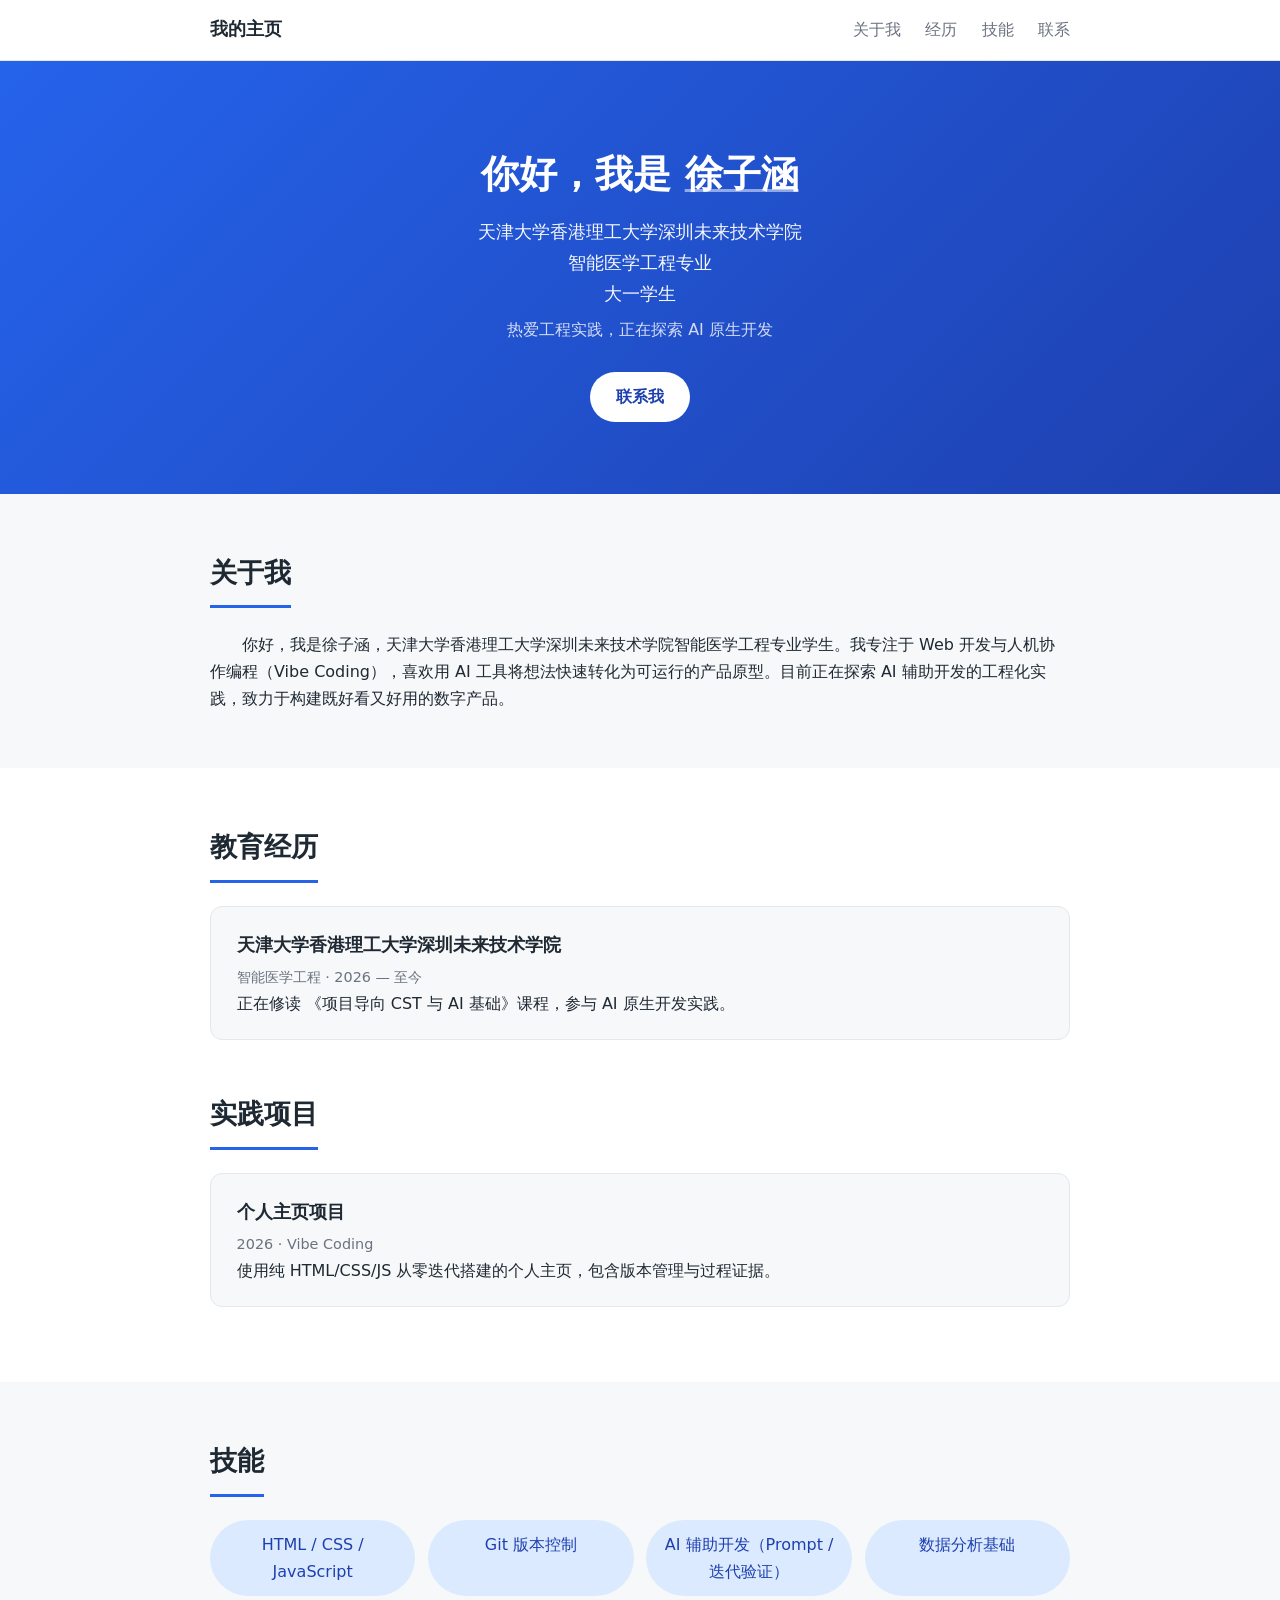
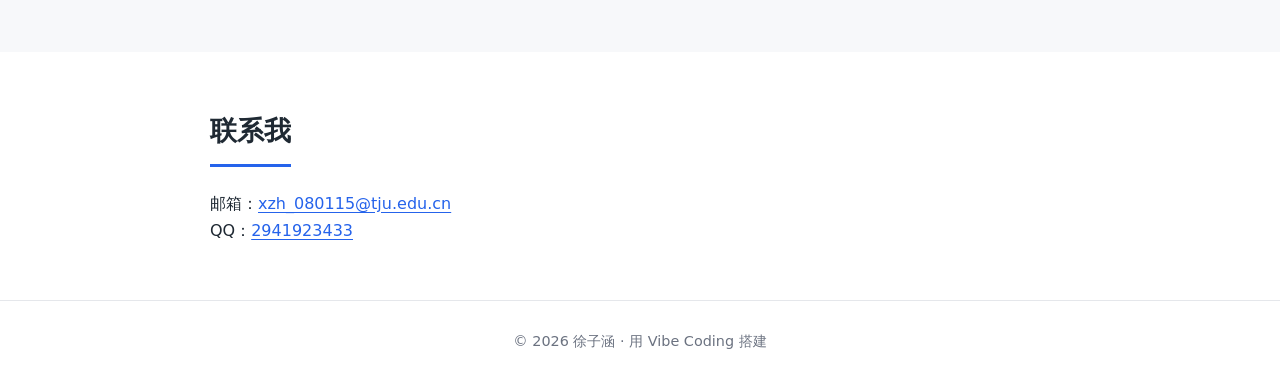
==== index.html @ 61ce8f2b "feat: 完成个人主页初版及排版调整" ====
<!doctype html>
<html lang="zh-CN">
  <head>
    <meta charset="UTF-8" />
    <meta name="viewport" content="width=device-width, initial-scale=1.0" />
    <meta name="description" content="我的个人主页 —— 个人介绍与简历" />
    <title>个人主页 · 徐子涵</title>
    <link rel="stylesheet" href="style.css" />
  </head>
  <body>
    <!-- 顶部导航 -->
    <header class="navbar">
      <div class="container nav-inner">
        <a href="#top" class="brand">我的主页</a>
        <nav class="nav-links">
          <a href="#about">关于我</a>
          <a href="#experience">经历</a>
          <a href="#skills">技能</a>
          <a href="#contact">联系</a>
        </nav>
      </div>
    </header>

    <!-- hero 首屏 -->
    <section id="top" class="hero">
      <div class="container">
        <h1>你好，我是 <span class="highlight">徐子涵</span></h1>
        <p class="tagline">天津大学香港理工大学深圳未来技术学院<br>智能医学工程专业<br>大一学生</p>
        <p class="tagline-sub">热爱工程实践，正在探索 AI 原生开发</p>
        <a class="btn" href="#contact">联系我</a>
      </div>
    </section>

    <!-- 关于我 -->
    <section id="about" class="section">
      <div class="container">
        <h2>关于我</h2>
        <p>
        <p style="text-indent: 2em;">你好，我是徐子涵，天津大学香港理工大学深圳未来技术学院智能医学工程专业学生。我专注于 Web 开发与人机协作编程（Vibe Coding），喜欢用 AI 工具将想法快速转化为可运行的产品原型。目前正在探索 AI 辅助开发的工程化实践，致力于构建既好看又好用的数字产品。
        </p>
      </div>
    </section>

    <!-- 经历 -->
    <section id="experience" class="section alt">
      <div class="container">
        <h2>教育经历</h2>
        <div class="card">
          <h3>天津大学香港理工大学深圳未来技术学院</h3>
          <p class="muted">智能医学工程 · 2026 — 至今</p>
          <p>正在修读 《项目导向 CST 与 AI 基础》课程，参与 AI 原生开发实践。</p>
        </div>
        <h2 style="margin-top:2rem">实践项目</h2>
        <div class="card">
          <h3>个人主页项目</h3>
          <p class="muted">2026 · Vibe Coding</p>
          <p>使用纯 HTML/CSS/JS 从零迭代搭建的个人主页，包含版本管理与过程证据。</p>
        </div>
      </div>
    </section>

    <!-- 技能 -->
    <section id="skills" class="section">
      <div class="container">
        <h2>技能</h2>
        <ul class="skill-list">
          <li>HTML / CSS / JavaScript</li>
          <li>Git 版本控制</li>
          <li>AI 辅助开发（Prompt / 迭代验证）</li>
          <li>数据分析基础</li>
        </ul>
      </div>
    </section>

    <!-- 联系 -->
    <section id="contact" class="section alt">
      <div class="container">
        <h2>联系我</h2>
        <p>邮箱：<a href="mailto:xzh_080115@tju.edu.cn">xzh_080115@tju.edu.cn</a></p>
        <p>QQ：<a href="https://qq.com/xuzihan" target="_blank" rel="noopener">2941923433</a></p>
      </div>
    </section>

    <footer class="footer">
      <div class="container">
        <p>© <span id="year"></span> 徐子涵 · 用 Vibe Coding 搭建</p>
      </div>
    </footer>

    <script src="script.js"></script>
  </body>
</html>
---- style.css ----
/* ===== 基础重置与变量 ===== */
:root {
  --bg: #f7f8fa;
  --surface: #ffffff;
  --text: #1f2933;
  --muted: #6b7280;
  --brand: #2563eb;
  --brand-soft: #dbeafe;
  --border: #e5e7eb;
  --radius: 12px;
  --container: 900px;
}

* {
  margin: 0;
  padding: 0;
  box-sizing: border-box;
}

html {
  scroll-behavior: smooth;
}

body {
  font-family: "Segoe UI", "Microsoft YaHei", system-ui, -apple-system, sans-serif;
  background: var(--bg);
  color: var(--text);
  line-height: 1.7;
}

.container {
  max-width: var(--container);
  margin: 0 auto;
  padding: 0 20px;
}

.highlight {
  color: var(--brand);
}

.muted {
  color: var(--muted);
}

/* ===== 导航栏 ===== */
.navbar {
  position: sticky;
  top: 0;
  z-index: 10;
  background: rgba(255, 255, 255, 0.9);
  backdrop-filter: blur(8px);
  border-bottom: 1px solid var(--border);
}

.nav-inner {
  display: flex;
  align-items: center;
  justify-content: space-between;
  height: 60px;
}

.brand {
  font-weight: 700;
  font-size: 1.1rem;
  color: var(--text);
  text-decoration: none;
}

.nav-links a {
  color: var(--muted);
  text-decoration: none;
  margin-left: 1.2rem;
  transition: color 0.2s;
}

.nav-links a:hover {
  color: var(--brand);
}

/* ===== Hero 首屏 ===== */
.hero {
  background: linear-gradient(135deg, #2563eb 0%, #1e40af 100%);
  color: #fff;
  text-align: center;
  padding: 80px 0 72px;
}

.hero h1 {
  font-size: 2.4rem;
  margin-bottom: 0.6rem;
}

.hero .highlight {
  color: #fff;
  text-decoration: underline;
  text-decoration-color: rgba(255, 255, 255, 0.5);
}

.tagline {
  font-size: 1.15rem;
  opacity: 0.95;
}

.tagline-sub {
  margin-top: 0.4rem;
  opacity: 0.8;
}

.btn {
  display: inline-block;
  margin-top: 1.8rem;
  background: #fff;
  color: #1e40af;
  padding: 0.7rem 1.6rem;
  border-radius: 999px;
  font-weight: 600;
  text-decoration: none;
  transition: transform 0.15s, box-shadow 0.15s;
}

.btn:hover {
  transform: translateY(-2px);
  box-shadow: 0 8px 20px rgba(0, 0, 0, 0.18);
}

/* ===== 通用 section ===== */
.section {
  padding: 56px 0;
}

.section.alt {
  background: var(--surface);
}

.section h2 {
  font-size: 1.7rem;
  margin-bottom: 1.4rem;
  padding-bottom: 0.6rem;
  border-bottom: 3px solid var(--brand);
  display: inline-block;
}

/* ===== 卡片 ===== */
.card {
  background: var(--surface);
  border: 1px solid var(--border);
  border-radius: var(--radius);
  padding: 1.4rem 1.6rem;
  margin-bottom: 1.2rem;
  transition: box-shadow 0.2s, transform 0.2s;
}

.section.alt .card {
  background: var(--bg);
}

.card:hover {
  box-shadow: 0 6px 18px rgba(0, 0, 0, 0.08);
  transform: translateY(-2px);
}

.card h3 {
  font-size: 1.15rem;
  margin-bottom: 0.3rem;
}

.card .muted {
  font-size: 0.9rem;
}

/* ===== 技能列表 ===== */
.skill-list {
  list-style: none;
  display: grid;
  grid-template-columns: repeat(auto-fit, minmax(200px, 1fr));
  gap: 0.8rem;
}

.skill-list li {
  background: var(--brand-soft);
  color: #1e40af;
  padding: 0.7rem 1rem;
  border-radius: 999px;
  text-align: center;
  font-weight: 500;
}

/* ===== 联系 ===== */
#contact a {
  color: var(--brand);
  text-decoration: underline;
  text-underline-offset: 3px;
}

/* ===== 页脚 ===== */
.footer {
  padding: 28px 0;
  text-align: center;
  color: var(--muted);
  border-top: 1px solid var(--border);
  background: var(--surface);
  font-size: 0.9rem;
}

/* ===== 响应式 ===== */
@media (max-width: 560px) {
  .hero h1 {
    font-size: 1.9rem;
  }
  .nav-links {
    display: none;
  }
}
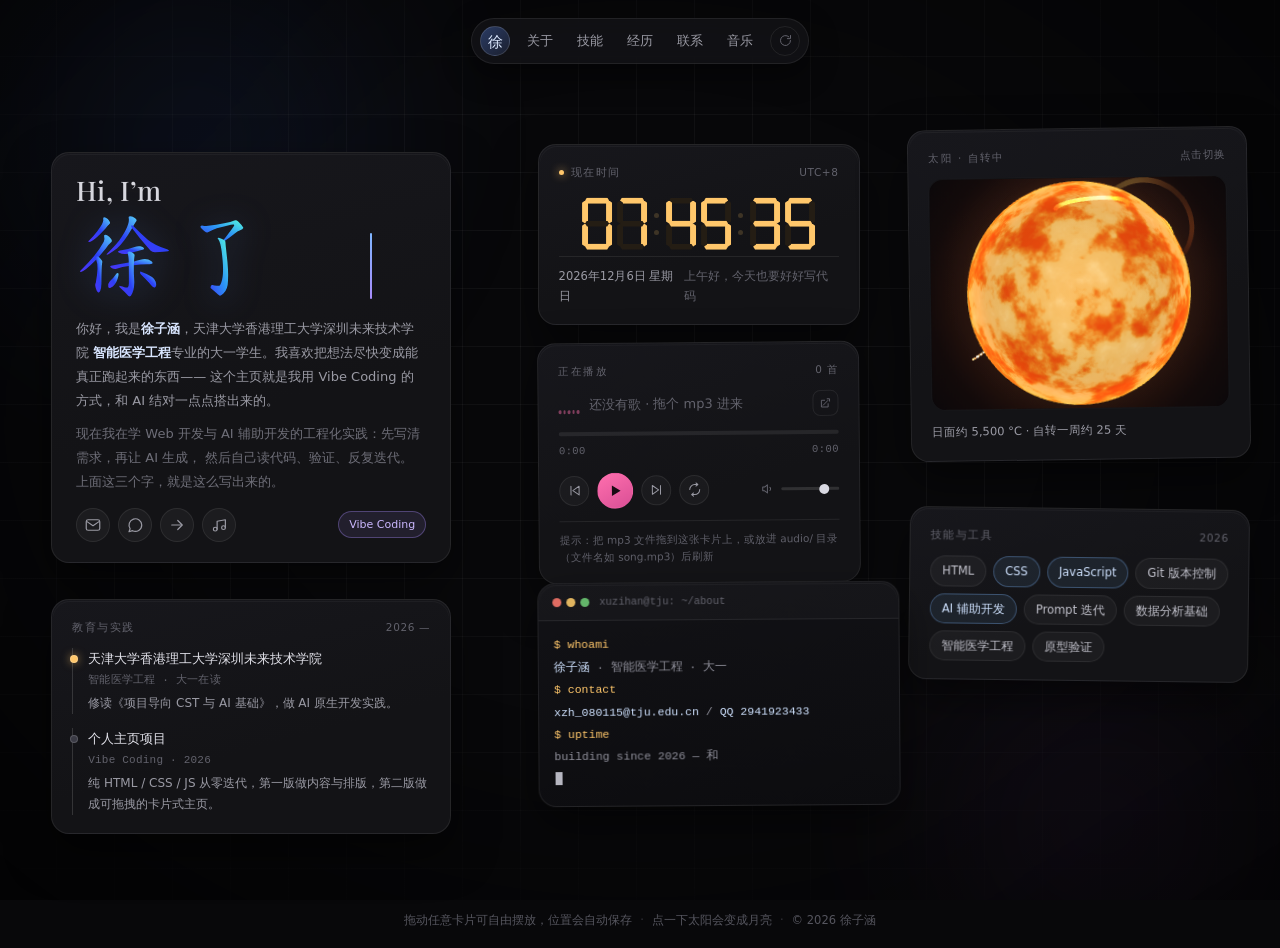
==== commit edfcf169: "feat: 个人主页第二版——可拖拽卡片式主页与四个交互模块 在第一版（61ce8f2）基础上重做页面：内容拆成 7 张可在舞台上自由拖拽的卡片， 位置存 localStorage，导航药丸可一键把卡" ====
--- a/index.html
+++ b/index.html
@@ -3,90 +3,205 @@
   <head>
     <meta charset="UTF-8" />
     <meta name="viewport" content="width=device-width, initial-scale=1.0" />
-    <meta name="description" content="我的个人主页 —— 个人介绍与简历" />
-    <title>个人主页 · 徐子涵</title>
+    <meta name="description" content="徐子涵的个人主页 —— 可拖拽模块 · 汉字笔顺 · 太阳与月亮" />
+    <title>徐子涵 · 个人主页</title>
     <link rel="stylesheet" href="style.css" />
   </head>
   <body>
-    <!-- 顶部导航 -->
-    <header class="navbar">
-      <div class="container nav-inner">
-        <a href="#top" class="brand">我的主页</a>
-        <nav class="nav-links">
-          <a href="#about">关于我</a>
-          <a href="#experience">经历</a>
-          <a href="#skills">技能</a>
-          <a href="#contact">联系</a>
+    <!-- ===== 背景：淡网格 + 光晕 ===== -->
+    <div class="backdrop" aria-hidden="true">
+      <div class="grid"></div>
+      <div class="glow glow-a"></div>
+      <div class="glow glow-b"></div>
+      <div class="vignette"></div>
+    </div>
+
+    <!-- ===== 顶部导航药丸 ===== -->
+    <header class="topbar">
+      <div class="nav-pill">
+        <a class="nav-logo" href="#intro" data-focus="intro" aria-label="回到自我介绍">徐</a>
+        <nav class="nav-links" aria-label="卡片快捷导航">
+          <a href="#intro" data-focus="intro">关于</a>
+          <a href="#skills" data-focus="skills">技能</a>
+          <a href="#experience" data-focus="experience">经历</a>
+          <a href="#contact" data-focus="contact">联系</a>
+          <a href="#music" data-focus="music">音乐</a>
         </nav>
+        <button class="nav-reset" id="resetLayout" type="button" title="重置卡片位置" aria-label="重置卡片位置">
+          <svg viewBox="0 0 24 24" aria-hidden="true"><path d="M20 12a8 8 0 1 1-2.6-5.9" /><path d="M20 4v5h-5" /></svg>
+        </button>
       </div>
     </header>
 
-    <!-- hero 首屏 -->
-    <section id="top" class="hero">
-      <div class="container">
-        <h1>你好，我是 <span class="highlight">徐子涵</span></h1>
-        <p class="tagline">天津大学香港理工大学深圳未来技术学院<br>智能医学工程专业<br>大一学生</p>
-        <p class="tagline-sub">热爱工程实践，正在探索 AI 原生开发</p>
-        <a class="btn" href="#contact">联系我</a>
-      </div>
-    </section>
-
-    <!-- 关于我 -->
-    <section id="about" class="section">
-      <div class="container">
-        <h2>关于我</h2>
-        <p>
-        <p style="text-indent: 2em;">你好，我是徐子涵，天津大学香港理工大学深圳未来技术学院智能医学工程专业学生。我专注于 Web 开发与人机协作编程（Vibe Coding），喜欢用 AI 工具将想法快速转化为可运行的产品原型。目前正在探索 AI 辅助开发的工程化实践，致力于构建既好看又好用的数字产品。
+    <!-- ===== 舞台：卡片可自由拖动 ===== -->
+    <main class="stage" id="stage">
+      <!-- ① 自我介绍（模块一：名字按笔顺书写，写完清空重写，颜色渐变） -->
+      <section class="card card-intro module" id="intro" data-card="intro" data-nav="intro">
+        <p class="hello">Hi, I&rsquo;m</p>
+        <div class="name-row" id="nameRow" aria-label="徐子涵">
+          <span class="name-fallback">徐子涵</span>
+          <span class="caret" aria-hidden="true"></span>
+        </div>
+        <p class="intro-text">
+          你好，我是<strong>徐子涵</strong>，天津大学香港理工大学深圳未来技术学院
+          <strong>智能医学工程</strong>专业的大一学生。我喜欢把想法尽快变成能真正跑起来的东西——
+          这个主页就是我用 Vibe Coding 的方式，和 AI 结对一点点搭出来的。
         </p>
-      </div>
-    </section>
-
-    <!-- 经历 -->
-    <section id="experience" class="section alt">
-      <div class="container">
-        <h2>教育经历</h2>
-        <div class="card">
-          <h3>天津大学香港理工大学深圳未来技术学院</h3>
-          <p class="muted">智能医学工程 · 2026 — 至今</p>
-          <p>正在修读 《项目导向 CST 与 AI 基础》课程，参与 AI 原生开发实践。</p>
-        </div>
-        <h2 style="margin-top:2rem">实践项目</h2>
-        <div class="card">
-          <h3>个人主页项目</h3>
-          <p class="muted">2026 · Vibe Coding</p>
-          <p>使用纯 HTML/CSS/JS 从零迭代搭建的个人主页，包含版本管理与过程证据。</p>
-        </div>
-      </div>
-    </section>
-
-    <!-- 技能 -->
-    <section id="skills" class="section">
-      <div class="container">
-        <h2>技能</h2>
-        <ul class="skill-list">
-          <li>HTML / CSS / JavaScript</li>
-          <li>Git 版本控制</li>
-          <li>AI 辅助开发（Prompt / 迭代验证）</li>
-          <li>数据分析基础</li>
+        <p class="intro-text dim">
+          现在我在学 Web 开发与 AI 辅助开发的工程化实践：先写清需求，再让 AI 生成，
+          然后自己读代码、验证、反复迭代。上面这三个字，就是这么写出来的。
+        </p>
+        <div class="icon-row">
+          <a class="icon-btn" href="mailto:xzh_080115@tju.edu.cn" title="邮箱：xzh_080115@tju.edu.cn" aria-label="发送邮件">
+            <svg viewBox="0 0 24 24" aria-hidden="true"><rect x="3" y="5" width="18" height="14" rx="2.5" /><path d="M4 7.5l8 5.5 8-5.5" /></svg>
+          </a>
+          <a class="icon-btn" href="https://wpa.qq.com/msgrd?v=3&amp;uin=2941923433&amp;site=qq&amp;menu=yes" target="_blank" rel="noopener" title="QQ：2941923433" aria-label="QQ 联系">
+            <svg viewBox="0 0 24 24" aria-hidden="true"><path d="M21 12a8.5 8.5 0 0 1-12.3 7.6L4 21l1.5-4A8.5 8.5 0 1 1 21 12z" /></svg>
+          </a>
+          <button class="icon-btn" type="button" data-focus="experience" title="看我的经历" aria-label="看我的经历">
+            <svg viewBox="0 0 24 24" aria-hidden="true"><path d="M5 12h13" /><path d="M13 6l6 6-6 6" /></svg>
+          </button>
+          <button class="icon-btn" type="button" data-focus="music" title="播放歌单" aria-label="播放歌单">
+            <svg viewBox="0 0 24 24" aria-hidden="true"><circle cx="7" cy="17.5" r="2.5" /><circle cx="18" cy="15.5" r="2.5" /><path d="M9.5 17.5V7l11-2v10.5" /></svg>
+          </button>
+          <span class="pill-tag">Vibe Coding</span>
+        </div>
+      </section>
+
+      <!-- ② 当前时间（模块二：七段数码管时钟） -->
+      <section class="card card-clock module" id="clock" data-card="clock">
+        <div class="card-label">
+          <span class="live-dot" aria-hidden="true"></span>
+          <span>现在时间</span>
+          <span class="label-right">UTC+8</span>
+        </div>
+        <div class="seg-clock" id="segClock" role="timer" aria-live="off"></div>
+        <div class="clock-meta">
+          <span id="clockDate">—</span>
+          <span id="clockGreet" class="dim">—</span>
+        </div>
+      </section>
+
+      <!-- ③ 音乐播放器（模块三：把 mp3 拖进卡片即可播放） -->
+      <section class="card card-music module" id="music" data-card="music" data-nav="music">
+        <div class="card-label">
+          <span>正在播放</span>
+          <span class="label-right dim" id="musicCount">0 首</span>
+        </div>
+        <div class="music-row">
+          <div class="eq" id="eq" aria-hidden="true">
+            <span></span><span></span><span></span><span></span><span></span>
+          </div>
+          <div class="music-title" id="musicTitle">还没有歌 · 拖个 mp3 进来</div>
+          <button class="pick" id="musicPick" type="button" title="选择本地音频文件" aria-label="选择本地音频文件">
+            <svg viewBox="0 0 24 24" aria-hidden="true"><path d="M8 16l8-8" /><path d="M15 5h4v4" /><path d="M16.5 13.5V19H5V7.5h5.5" /></svg>
+          </button>
+        </div>
+        <div class="bar" id="musicBar" role="slider" aria-label="播放进度" aria-valuemin="0" aria-valuemax="100" aria-valuenow="0" tabindex="0">
+          <div class="bar-fill" id="musicFill"></div>
+          <div class="bar-knob" id="musicKnob"></div>
+        </div>
+        <div class="music-time">
+          <span id="musicCur">0:00</span>
+          <span id="musicDur">0:00</span>
+        </div>
+        <div class="music-ctrl">
+          <button class="ctl" id="musicPrev" type="button" title="上一首" aria-label="上一首">
+            <svg viewBox="0 0 24 24" aria-hidden="true"><path d="M6 5v14" /><path d="M19 5l-10 7 10 7z" /></svg>
+          </button>
+          <button class="ctl primary" id="musicPlay" type="button" title="播放 / 暂停" aria-label="播放或暂停">
+            <svg viewBox="0 0 24 24" class="ic-play" aria-hidden="true"><path d="M7 4l13 8-13 8z" /></svg>
+            <svg viewBox="0 0 24 24" class="ic-pause" aria-hidden="true"><path d="M8 4v16" /><path d="M16 4v16" /></svg>
+          </button>
+          <button class="ctl" id="musicNext" type="button" title="下一首" aria-label="下一首">
+            <svg viewBox="0 0 24 24" aria-hidden="true"><path d="M18 5v14" /><path d="M5 5l10 7-10 7z" /></svg>
+          </button>
+          <button class="ctl toggle" id="musicLoop" type="button" title="单曲循环" aria-label="单曲循环">
+            <svg viewBox="0 0 24 24" aria-hidden="true"><path d="M4 12a8 8 0 0 1 8-8h4" /><path d="M20 12a8 8 0 0 1-8 8H8" /><path d="M14 1.5L17 4l-3 2.5" /><path d="M10 22.5L7 20l3-2.5" /></svg>
+          </button>
+          <div class="vol">
+            <svg viewBox="0 0 24 24" aria-hidden="true" class="vol-ic"><path d="M4 9h3l4.5-3.5v13L7 15H4z" /><path d="M15.5 9.5a3.5 3.5 0 0 1 0 5" /></svg>
+            <input type="range" id="musicVol" min="0" max="100" value="80" aria-label="音量" />
+          </div>
+        </div>
+        <div class="music-hint" id="musicHint">提示：把 mp3 文件拖到这张卡片上，或放进 audio/ 目录后自动识别</div>
+        <audio id="audio" preload="metadata"></audio>
+        <input type="file" id="musicFile" accept="audio/*" multiple hidden />
+      </section>
+
+      <!-- ④ 太阳 / 月亮（模块四：点击切换，太阳自转 + 日珥，月亮带环形山） -->
+      <section class="card card-celestial module is-sun" id="celestial" data-card="celestial">
+        <div class="card-label">
+          <span id="celestialLabel">太阳 · 自转中</span>
+          <span class="label-right dim" id="celestialToggle">点击切换</span>
+        </div>
+        <div class="canvas-wrap">
+          <canvas id="celestialCanvas" width="320" height="230"></canvas>
+          <div class="celestial-fallback" id="celestialFallback" hidden></div>
+        </div>
+        <div class="celestial-meta">
+          <span id="celestialMeta">日面约 5,500 °C · 自转一周约 25 天</span>
+        </div>
+      </section>
+
+      <!-- ⑤ 技能（第一版内容：标签胶囊） -->
+      <section class="card card-skills module" id="skills" data-card="skills" data-nav="skills">
+        <div class="card-label"><span>技能与工具</span><span class="label-right dim">2026</span></div>
+        <div class="tag-cloud">
+          <span class="tag">HTML</span>
+          <span class="tag hot">CSS</span>
+          <span class="tag hot">JavaScript</span>
+          <span class="tag">Git 版本控制</span>
+          <span class="tag hot">AI 辅助开发</span>
+          <span class="tag">Prompt 迭代</span>
+          <span class="tag">数据分析基础</span>
+          <span class="tag">智能医学工程</span>
+          <span class="tag">原型验证</span>
+        </div>
+      </section>
+
+      <!-- ⑥ 经历（第一版内容） -->
+      <section class="card card-exp module" id="experience" data-card="experience" data-nav="experience">
+        <div class="card-label"><span>教育与实践</span><span class="label-right dim">2026 —</span></div>
+        <ul class="timeline">
+          <li>
+            <span class="tl-title">天津大学香港理工大学深圳未来技术学院</span>
+            <span class="tl-meta">智能医学工程 · 大一在读</span>
+            <span class="tl-desc">修读《项目导向 CST 与 AI 基础》，做 AI 原生开发实践。</span>
+          </li>
+          <li>
+            <span class="tl-title">个人主页项目</span>
+            <span class="tl-meta">Vibe Coding · 2026</span>
+            <span class="tl-desc">纯 HTML / CSS / JS 从零迭代，第一版做内容与排版，第二版做成可拖拽的卡片式主页。</span>
+          </li>
         </ul>
-      </div>
-    </section>
-
-    <!-- 联系 -->
-    <section id="contact" class="section alt">
-      <div class="container">
-        <h2>联系我</h2>
-        <p>邮箱：<a href="mailto:xzh_080115@tju.edu.cn">xzh_080115@tju.edu.cn</a></p>
-        <p>QQ：<a href="https://qq.com/xuzihan" target="_blank" rel="noopener">2941923433</a></p>
-      </div>
-    </section>
-
-    <footer class="footer">
-      <div class="container">
-        <p>© <span id="year"></span> 徐子涵 · 用 Vibe Coding 搭建</p>
-      </div>
+      </section>
+
+      <!-- ⑦ 联系（终端卡片） -->
+      <section class="card card-term module" id="contact" data-card="contact" data-nav="contact">
+        <div class="term-bar">
+          <span class="term-dots" aria-hidden="true"><i></i><i></i><i></i></span>
+          <span class="term-path">xuzihan@tju: ~/about</span>
+        </div>
+        <pre class="term-body" id="termBody"></pre>
+      </section>
+    </main>
+
+    <!-- ===== 底部提示 ===== -->
+    <footer class="hintbar">
+      <span>拖动任意卡片可自由摆放，位置会自动保存</span>
+      <span class="sep" aria-hidden="true">·</span>
+      <span>点一下太阳会变成月亮</span>
+      <span class="sep" aria-hidden="true">·</span>
+      <span>© <span id="year">2026</span> 徐子涵</span>
     </footer>
 
+    <!-- ===== 脚本：自检 → 第三方库 → 数据 → 模块 → 入口 ===== -->
+    <script src="js/diag.js"></script>
+    <script src="js/three.min.js"></script>
+    <script src="js/hanzi.js"></script>
+    <script src="js/sun-moon.js"></script>
+    <script src="js/modules.js"></script>
     <script src="script.js"></script>
   </body>
 </html>
--- a/style.css
+++ b/style.css
@@ -1,14 +1,46 @@
-/* ===== 基础重置与变量 ===== */
+/* ============================================================
+   徐子涵 · 个人主页（第二版）
+   卡片式可拖拽布局 —— 深色网格背景 + 圆角卡片 + 衬线大标题
+   字体：本地 Playfair Display（Latin）+ 系统中文衬线/无衬线，全离线
+   ============================================================ */
+
+/* ---------- 本地字体 ---------- */
+@font-face {
+  font-family: "Playfair Local";
+  src: url("fonts/playfair-display-latin-500-600.woff2") format("woff2");
+  font-weight: 500 600;
+  font-style: normal;
+  font-display: swap;
+}
+@font-face {
+  font-family: "Playfair Local";
+  src: url("fonts/playfair-display-latin-italic-500.woff2") format("woff2");
+  font-weight: 500;
+  font-style: italic;
+  font-display: swap;
+}
+
+/* ---------- 设计变量 ---------- */
 :root {
-  --bg: #f7f8fa;
-  --surface: #ffffff;
-  --text: #1f2933;
-  --muted: #6b7280;
-  --brand: #2563eb;
-  --brand-soft: #dbeafe;
-  --border: #e5e7eb;
-  --radius: 12px;
-  --container: 900px;
+  --bg: #08080a;
+  --card: #131316;
+  --card-top: #17171c;
+  --line: rgba(255, 255, 255, 0.075);
+  --line-strong: rgba(255, 255, 255, 0.14);
+  --text: #e9e9ee;
+  --muted: #9a9aa4;
+  --dim: #62626c;
+  --amber: #ffc76b;
+  --amber-soft: rgba(255, 199, 107, 0.16);
+  --amber-line: #3a2c15;
+  --accent: #7fb6ff;
+  --accent-2: #a78bfa;
+  --pink: #ff6fae;
+  --radius: 18px;
+  --serif: "Playfair Local", Georgia, "Times New Roman", "Songti SC", "SimSun", serif;
+  --sans: "Segoe UI", "Microsoft YaHei", system-ui, -apple-system, sans-serif;
+  --mono: "Cascadia Mono", Consolas, "SFMono-Regular", "Courier New", monospace;
+  --shadow: 0 18px 44px rgba(0, 0, 0, 0.5);
 }
 
 * {
@@ -17,197 +49,1069 @@
   box-sizing: border-box;
 }
 
-html {
-  scroll-behavior: smooth;
-}
-
+html,
 body {
-  font-family: "Segoe UI", "Microsoft YaHei", system-ui, -apple-system, sans-serif;
+  height: 100%;
+}
+
+body {
   background: var(--bg);
   color: var(--text);
-  line-height: 1.7;
-}
-
-.container {
-  max-width: var(--container);
-  margin: 0 auto;
-  padding: 0 20px;
-}
-
-.highlight {
-  color: var(--brand);
-}
-
-.muted {
-  color: var(--muted);
-}
-
-/* ===== 导航栏 ===== */
-.navbar {
-  position: sticky;
-  top: 0;
-  z-index: 10;
-  background: rgba(255, 255, 255, 0.9);
-  backdrop-filter: blur(8px);
-  border-bottom: 1px solid var(--border);
-}
-
-.nav-inner {
+  font-family: var(--sans);
+  font-size: 14px;
+  line-height: 1.75;
+  -webkit-font-smoothing: antialiased;
+  overflow-x: hidden;
+}
+
+/* 图标统一描边风格 */
+.icon-btn svg,
+.ctl svg,
+.nav-reset svg,
+.pick svg,
+.vol-ic {
+  width: 18px;
+  height: 18px;
+  fill: none;
+  stroke: currentColor;
+  stroke-width: 1.6;
+  stroke-linecap: round;
+  stroke-linejoin: round;
+  display: block;
+}
+
+/* ---------- 背景 ---------- */
+.backdrop {
+  position: fixed;
+  inset: 0;
+  z-index: 0;
+  overflow: hidden;
+  pointer-events: none;
+}
+
+.backdrop .grid {
+  position: absolute;
+  inset: -2px;
+  background-image:
+    linear-gradient(to right, rgba(255, 255, 255, 0.045) 1px, transparent 1px),
+    linear-gradient(to bottom, rgba(255, 255, 255, 0.045) 1px, transparent 1px);
+  background-size: 58px 58px;
+  mask-image: radial-gradient(ellipse 90% 70% at 50% 40%, #000 30%, transparent 100%);
+  -webkit-mask-image: radial-gradient(ellipse 90% 70% at 50% 40%, #000 30%, transparent 100%);
+}
+
+.backdrop .glow {
+  position: absolute;
+  border-radius: 50%;
+  filter: blur(70px);
+  opacity: 0.5;
+}
+
+.backdrop .glow-a {
+  width: 46vw;
+  height: 46vw;
+  left: -8vw;
+  top: -12vw;
+  background: radial-gradient(circle, rgba(56, 96, 190, 0.32), transparent 65%);
+}
+
+.backdrop .glow-b {
+  width: 40vw;
+  height: 40vw;
+  right: -6vw;
+  bottom: -14vw;
+  background: radial-gradient(circle, rgba(150, 84, 190, 0.22), transparent 65%);
+}
+
+.backdrop .vignette {
+  position: absolute;
+  inset: 0;
+  background: radial-gradient(ellipse at 50% 45%, transparent 45%, rgba(0, 0, 0, 0.55) 100%);
+}
+
+/* ---------- 顶部导航 ---------- */
+.topbar {
+  position: relative;
+  z-index: 60;
+  display: flex;
+  justify-content: center;
+  padding: 18px 16px 6px;
+}
+
+.nav-pill {
   display: flex;
   align-items: center;
-  justify-content: space-between;
-  height: 60px;
-}
-
-.brand {
-  font-weight: 700;
-  font-size: 1.1rem;
-  color: var(--text);
+  gap: 6px;
+  padding: 6px 8px;
+  background: rgba(20, 20, 24, 0.78);
+  border: 1px solid var(--line);
+  border-radius: 999px;
+  backdrop-filter: blur(10px);
+  box-shadow: 0 10px 30px rgba(0, 0, 0, 0.45);
+}
+
+.nav-logo {
+  width: 30px;
+  height: 30px;
+  display: grid;
+  place-items: center;
+  border-radius: 50%;
+  background: linear-gradient(140deg, #2a3b63, #1b2030);
+  border: 1px solid var(--line-strong);
+  color: #dce9ff;
+  font-family: var(--serif);
+  font-size: 15px;
   text-decoration: none;
+}
+
+.nav-links {
+  display: flex;
+  gap: 2px;
 }
 
 .nav-links a {
   color: var(--muted);
   text-decoration: none;
-  margin-left: 1.2rem;
-  transition: color 0.2s;
+  font-size: 12.5px;
+  padding: 5px 11px;
+  border-radius: 999px;
+  transition: color 0.18s, background 0.18s;
 }
 
 .nav-links a:hover {
-  color: var(--brand);
-}
-
-/* ===== Hero 首屏 ===== */
-.hero {
-  background: linear-gradient(135deg, #2563eb 0%, #1e40af 100%);
-  color: #fff;
-  text-align: center;
-  padding: 80px 0 72px;
-}
-
-.hero h1 {
-  font-size: 2.4rem;
-  margin-bottom: 0.6rem;
-}
-
-.hero .highlight {
-  color: #fff;
-  text-decoration: underline;
-  text-decoration-color: rgba(255, 255, 255, 0.5);
-}
-
-.tagline {
-  font-size: 1.15rem;
-  opacity: 0.95;
-}
-
-.tagline-sub {
-  margin-top: 0.4rem;
-  opacity: 0.8;
-}
-
-.btn {
+  color: var(--text);
+  background: rgba(255, 255, 255, 0.06);
+}
+
+.nav-reset {
+  width: 30px;
+  height: 30px;
+  display: grid;
+  place-items: center;
+  border-radius: 50%;
+  background: transparent;
+  border: 1px solid var(--line);
+  color: var(--dim);
+  cursor: pointer;
+  transition: color 0.18s, border-color 0.18s;
+}
+
+.nav-reset:hover {
+  color: var(--text);
+  border-color: var(--line-strong);
+}
+
+.nav-reset svg {
+  width: 15px;
+  height: 15px;
+}
+
+/* ---------- 舞台与卡片 ---------- */
+.stage {
+  position: relative;
+  z-index: 10;
+  min-height: calc(100vh - 74px);
+}
+
+.card {
+  position: absolute;
+  background: linear-gradient(165deg, var(--card-top), var(--card) 60%);
+  border: 1px solid var(--line);
+  border-radius: var(--radius);
+  box-shadow: var(--shadow);
+  padding: 18px 20px;
+  transform: rotate(var(--tilt, 0deg));
+  transition: box-shadow 0.25s, border-color 0.25s;
+  touch-action: none;
+}
+
+.card::after {
+  content: "";
+  position: absolute;
+  inset: 0;
+  border-radius: inherit;
+  border: 1px solid transparent;
+  box-shadow: inset 0 1px 0 rgba(255, 255, 255, 0.04);
+  pointer-events: none;
+}
+
+.card.grab {
+  cursor: grab;
+}
+
+.card.dragging {
+  cursor: grabbing;
+  box-shadow: 0 30px 70px rgba(0, 0, 0, 0.65);
+  border-color: var(--line-strong);
+  z-index: 50;
+}
+
+.card.flash {
+  animation: flash-ring 1.15s ease-out;
+}
+
+@keyframes flash-ring {
+  0% {
+    box-shadow: var(--shadow), 0 0 0 0 rgba(127, 182, 255, 0.5);
+    border-color: rgba(127, 182, 255, 0.55);
+  }
+  100% {
+    box-shadow: var(--shadow), 0 0 0 22px rgba(127, 182, 255, 0);
+    border-color: var(--line);
+  }
+}
+
+.card-label {
+  display: flex;
+  align-items: center;
+  gap: 7px;
+  font-size: 10.5px;
+  letter-spacing: 0.14em;
+  text-transform: uppercase;
+  color: var(--dim);
+  margin-bottom: 12px;
+}
+
+.label-right {
+  margin-left: auto;
+  letter-spacing: 0.06em;
+}
+
+.live-dot {
+  width: 5px;
+  height: 5px;
+  border-radius: 50%;
+  background: var(--amber);
+  box-shadow: 0 0 8px rgba(255, 199, 107, 0.9);
+  animation: pulse 2s ease-in-out infinite;
+}
+
+@keyframes pulse {
+  0%,
+  100% {
+    opacity: 1;
+  }
+  50% {
+    opacity: 0.25;
+  }
+}
+
+.dim {
+  color: var(--dim);
+}
+
+/* ---------- ① 自我介绍 ---------- */
+.card-intro {
+  left: 4%;
+  top: 10%;
+  width: 400px;
+  padding: 22px 24px 20px;
+}
+
+.hello {
+  font-family: var(--serif);
+  font-size: 27px;
+  font-weight: 500;
+  letter-spacing: 0.01em;
+  color: #d7d7de;
+  line-height: 1.15;
+}
+
+.name-row {
+  display: flex;
+  align-items: flex-end;
+  gap: 2px;
+  height: 96px;
+  margin: 2px 0 12px;
+}
+
+.name-row svg {
+  height: 96px;
+  width: 96px;
+  overflow: visible;
+  filter: drop-shadow(0 4px 16px rgba(96, 150, 255, 0.28));
+}
+
+.name-fallback {
+  font-family: var(--serif);
+  font-size: 44px;
+  background: linear-gradient(100deg, #7dd3fc, #60a5fa 45%, #a78bfa);
+  -webkit-background-clip: text;
+  background-clip: text;
+  color: transparent;
+}
+
+.caret {
+  width: 2px;
+  height: 66px;
+  margin-bottom: 6px;
+  background: linear-gradient(180deg, var(--accent), var(--accent-2));
+  border-radius: 2px;
+  opacity: 0;
+  transition: opacity 0.2s;
+}
+
+.caret.on {
+  opacity: 1;
+  animation: blink 1s steps(1, end) infinite;
+}
+
+@keyframes blink {
+  0%,
+  49% {
+    opacity: 1;
+  }
+  50%,
+  100% {
+    opacity: 0;
+  }
+}
+
+.intro-text {
+  font-size: 13px;
+  line-height: 1.85;
+  color: var(--muted);
+  margin-bottom: 9px;
+}
+
+.intro-text strong {
+  color: #d9e6ff;
+  font-weight: 600;
+}
+
+.intro-text.dim {
+  color: #6e6e78;
+}
+
+.icon-row {
+  display: flex;
+  align-items: center;
+  gap: 8px;
+  margin-top: 14px;
+}
+
+.icon-btn {
+  width: 34px;
+  height: 34px;
+  display: grid;
+  place-items: center;
+  border-radius: 50%;
+  background: rgba(255, 255, 255, 0.04);
+  border: 1px solid var(--line);
+  color: var(--muted);
+  cursor: pointer;
+  text-decoration: none;
+  transition: color 0.18s, background 0.18s, transform 0.18s, border-color 0.18s;
+}
+
+.icon-btn:hover {
+  color: #dbe8ff;
+  background: rgba(127, 182, 255, 0.14);
+  border-color: rgba(127, 182, 255, 0.4);
+  transform: translateY(-2px);
+}
+
+.pill-tag {
+  margin-left: auto;
+  font-size: 11px;
+  color: #cbb8ff;
+  border: 1px solid rgba(167, 139, 250, 0.35);
+  background: rgba(167, 139, 250, 0.1);
+  padding: 3px 10px;
+  border-radius: 999px;
+}
+
+/* ---------- ② 七段数码管时钟 ---------- */
+.card-clock {
+  left: 42%;
+  top: 9%;
+  width: 322px;
+}
+
+.seg-clock {
+  display: flex;
+  align-items: center;
+  justify-content: center;
+  gap: 5px;
+  padding: 4px 0 6px;
+}
+
+.seg-digit {
+  position: relative;
+  width: 30px;
+  height: 52px;
+  flex: 0 0 auto;
+}
+
+.seg-digit i {
+  position: absolute;
+  background: #241d14;
+  transition: background 0.06s linear, box-shadow 0.06s linear;
+  border-radius: 1px;
+}
+
+.seg-digit i.on {
+  background: var(--amber);
+  box-shadow: 0 0 7px rgba(255, 199, 107, 0.55);
+}
+
+.seg-digit i:nth-child(1) {
+  left: 3px;
+  top: 0;
+  width: 24px;
+  height: 6px;
+  clip-path: polygon(8% 0, 92% 0, 100% 50%, 92% 100%, 8% 100%, 0 50%);
+}
+.seg-digit i:nth-child(2) {
+  left: 24px;
+  top: 3px;
+  width: 6px;
+  height: 23px;
+  clip-path: polygon(50% 0, 100% 9%, 100% 91%, 50% 100%, 0 91%, 0 9%);
+}
+.seg-digit i:nth-child(3) {
+  left: 24px;
+  top: 26px;
+  width: 6px;
+  height: 23px;
+  clip-path: polygon(50% 0, 100% 9%, 100% 91%, 50% 100%, 0 91%, 0 9%);
+}
+.seg-digit i:nth-child(4) {
+  left: 3px;
+  top: 46px;
+  width: 24px;
+  height: 6px;
+  clip-path: polygon(8% 0, 92% 0, 100% 50%, 92% 100%, 8% 100%, 0 50%);
+}
+.seg-digit i:nth-child(5) {
+  left: 0;
+  top: 26px;
+  width: 6px;
+  height: 23px;
+  clip-path: polygon(50% 0, 100% 9%, 100% 91%, 50% 100%, 0 91%, 0 9%);
+}
+.seg-digit i:nth-child(6) {
+  left: 0;
+  top: 3px;
+  width: 6px;
+  height: 23px;
+  clip-path: polygon(50% 0, 100% 9%, 100% 91%, 50% 100%, 0 91%, 0 9%);
+}
+.seg-digit i:nth-child(7) {
+  left: 3px;
+  top: 23px;
+  width: 24px;
+  height: 6px;
+  clip-path: polygon(8% 0, 92% 0, 100% 50%, 92% 100%, 8% 100%, 0 50%);
+}
+
+.seg-colon {
+  display: flex;
+  flex-direction: column;
+  justify-content: center;
+  gap: 12px;
+  height: 52px;
+  padding: 0 2px;
+}
+
+.seg-colon i {
+  width: 5px;
+  height: 5px;
+  border-radius: 50%;
+  background: var(--amber);
+  box-shadow: 0 0 7px rgba(255, 199, 107, 0.6);
+  transition: opacity 0.3s;
+}
+
+.seg-colon.off i {
+  opacity: 0.18;
+  box-shadow: none;
+}
+
+.clock-meta {
+  display: flex;
+  justify-content: space-between;
+  align-items: center;
+  font-size: 11.5px;
+  color: var(--muted);
+  border-top: 1px solid var(--line);
+  padding-top: 9px;
+}
+
+/* ---------- ③ 音乐播放器 ---------- */
+.card-music {
+  left: 42%;
+  top: 33%;
+  width: 322px;
+  --tilt: -0.5deg;
+}
+
+.music-row {
+  display: flex;
+  align-items: center;
+  gap: 10px;
+}
+
+.eq {
+  display: flex;
+  align-items: flex-end;
+  gap: 2px;
+  height: 18px;
+  flex: 0 0 auto;
+}
+
+.eq span {
+  width: 2.5px;
+  height: 5px;
+  background: var(--pink);
+  border-radius: 2px;
+  opacity: 0.45;
+  transition: height 0.09s linear, opacity 0.2s;
+}
+
+.eq.on span {
+  opacity: 1;
+  box-shadow: 0 0 6px rgba(255, 111, 174, 0.5);
+}
+
+.music-title {
+  flex: 1 1 auto;
+  font-size: 13px;
+  color: var(--text);
+  white-space: nowrap;
+  overflow: hidden;
+  text-overflow: ellipsis;
+}
+
+.music-title.empty {
+  color: var(--dim);
+}
+
+.pick {
+  flex: 0 0 auto;
+  width: 26px;
+  height: 26px;
+  display: grid;
+  place-items: center;
+  border-radius: 8px;
+  border: 1px solid var(--line);
+  background: transparent;
+  color: var(--dim);
+  cursor: pointer;
+  transition: color 0.18s, border-color 0.18s;
+}
+
+.pick:hover {
+  color: var(--text);
+  border-color: var(--line-strong);
+}
+
+.pick svg {
+  width: 14px;
+  height: 14px;
+}
+
+.bar {
+  position: relative;
+  height: 4px;
+  margin: 14px 0 6px;
+  border-radius: 999px;
+  background: rgba(255, 255, 255, 0.08);
+  cursor: pointer;
+}
+
+.bar-fill {
+  position: absolute;
+  left: 0;
+  top: 0;
+  bottom: 0;
+  width: 0%;
+  border-radius: 999px;
+  background: linear-gradient(90deg, #ff5ea8, #ff9ad0);
+}
+
+.bar-knob {
+  position: absolute;
+  top: 50%;
+  left: 0%;
+  width: 9px;
+  height: 9px;
+  margin: -4.5px 0 0 -4.5px;
+  border-radius: 50%;
+  background: #fff;
+  box-shadow: 0 0 8px rgba(255, 111, 174, 0.7);
+  opacity: 0;
+  transition: opacity 0.18s;
+}
+
+.bar:hover .bar-knob,
+.bar.active .bar-knob {
+  opacity: 1;
+}
+
+.music-time {
+  display: flex;
+  justify-content: space-between;
+  font-family: var(--mono);
+  font-size: 10.5px;
+  color: var(--dim);
+  letter-spacing: 0.04em;
+}
+
+.music-ctrl {
+  display: flex;
+  align-items: center;
+  gap: 8px;
+  margin-top: 12px;
+}
+
+.ctl {
+  width: 30px;
+  height: 30px;
+  display: grid;
+  place-items: center;
+  border-radius: 50%;
+  border: 1px solid var(--line);
+  background: rgba(255, 255, 255, 0.03);
+  color: var(--muted);
+  cursor: pointer;
+  transition: color 0.18s, background 0.18s, border-color 0.18s;
+}
+
+.ctl:hover {
+  color: var(--text);
+  border-color: var(--line-strong);
+}
+
+.ctl.primary {
+  width: 36px;
+  height: 36px;
+  background: linear-gradient(150deg, #ff6fae, #d94f95);
+  border-color: transparent;
+  color: #1a0b13;
+}
+
+.ctl.primary:hover {
+  background: linear-gradient(150deg, #ff86bd, #e75fa4);
+}
+
+.ctl.toggle.active {
+  color: var(--pink);
+  border-color: rgba(255, 111, 174, 0.45);
+  background: rgba(255, 111, 174, 0.1);
+}
+
+.ctl svg {
+  width: 15px;
+  height: 15px;
+}
+
+.ctl.primary svg {
+  width: 16px;
+  height: 16px;
+  fill: currentColor;
+  stroke: none;
+}
+
+#musicPlay .ic-pause {
+  display: none;
+}
+
+.card-music.playing #musicPlay .ic-play {
+  display: none;
+}
+
+.card-music.playing #musicPlay .ic-pause {
+  display: block;
+}
+
+.vol {
+  display: flex;
+  align-items: center;
+  gap: 6px;
+  margin-left: auto;
+  color: var(--dim);
+}
+
+.vol-ic {
+  width: 15px;
+  height: 15px;
+}
+
+.vol input[type="range"] {
+  -webkit-appearance: none;
+  appearance: none;
+  width: 58px;
+  height: 3px;
+  border-radius: 999px;
+  background: rgba(255, 255, 255, 0.12);
+  cursor: pointer;
+}
+
+.vol input[type="range"]::-webkit-slider-thumb {
+  -webkit-appearance: none;
+  appearance: none;
+  width: 10px;
+  height: 10px;
+  border-radius: 50%;
+  background: #d9d9e2;
+  border: none;
+}
+
+.music-hint {
+  margin-top: 12px;
+  padding-top: 10px;
+  border-top: 1px solid var(--line);
+  font-size: 10.5px;
+  line-height: 1.6;
+  color: #5f5f69;
+}
+
+.card-music.drop {
+  border-color: rgba(255, 111, 174, 0.55);
+  box-shadow: var(--shadow), 0 0 0 3px rgba(255, 111, 174, 0.16);
+}
+
+/* ---------- ④ 太阳 / 月亮 ---------- */
+.card-celestial {
+  left: 71%;
+  top: 7%;
+  width: 340px;
+  --tilt: -0.8deg;
+  overflow: hidden;
+}
+
+.canvas-wrap {
+  position: relative;
+  border-radius: 14px;
+  overflow: hidden;
+  background: radial-gradient(circle at 50% 45%, #101018 0%, #07070a 70%);
+  border: 1px solid rgba(255, 255, 255, 0.05);
+}
+
+#celestialCanvas {
+  display: block;
+  width: 100%;
+  height: 230px;
+}
+
+.canvas-wrap::before {
+  content: "";
+  position: absolute;
+  inset: 0;
+  pointer-events: none;
+  background: radial-gradient(circle at 50% 48%, rgba(255, 150, 60, 0.22), transparent 62%);
+  opacity: 0;
+  transition: opacity 0.8s;
+}
+
+.card-celestial.is-sun .canvas-wrap::before {
+  opacity: 1;
+}
+
+.card-celestial.is-moon .canvas-wrap::before {
+  background: radial-gradient(circle at 50% 48%, rgba(120, 160, 255, 0.16), transparent 62%);
+  opacity: 1;
+}
+
+.celestial-fallback {
+  position: absolute;
+  inset: 0;
+}
+
+.celestial-fallback::after {
+  content: "";
+  position: absolute;
+  left: 50%;
+  top: 50%;
+  width: 104px;
+  height: 104px;
+  margin: -52px 0 0 -52px;
+  border-radius: 50%;
+  background: radial-gradient(circle at 38% 34%, #fff3c4, #ffb545 45%, #ff6a00 70%, rgba(255, 106, 0, 0) 100%);
+  filter: blur(1px);
+}
+
+.card-celestial.is-moon .celestial-fallback::after {
+  background: radial-gradient(circle at 36% 32%, #f2f2f2, #9a9aa2 60%, #4a4a52 100%);
+}
+
+.celestial-meta {
+  margin-top: 11px;
+  font-size: 11.5px;
+  color: var(--muted);
+}
+
+/* ---------- ⑤ 技能标签 ---------- */
+.card-skills {
+  left: 71%;
+  top: 53%;
+  width: 340px;
+  --tilt: 0.7deg;
+}
+
+.tag-cloud {
+  display: flex;
+  flex-wrap: wrap;
+  gap: 7px;
+}
+
+.tag {
+  font-size: 11.5px;
+  color: #c3c3cd;
+  padding: 4px 11px;
+  border-radius: 999px;
+  background: rgba(255, 255, 255, 0.04);
+  border: 1px solid var(--line);
+  transition: color 0.18s, border-color 0.18s, background 0.18s, transform 0.18s;
+}
+
+.tag:hover {
+  transform: translateY(-2px);
+  color: #eaf2ff;
+  border-color: rgba(127, 182, 255, 0.4);
+  background: rgba(127, 182, 255, 0.1);
+}
+
+.tag.hot {
+  color: #cfe2ff;
+  border-color: rgba(127, 182, 255, 0.32);
+  background: rgba(127, 182, 255, 0.09);
+}
+
+/* ---------- ⑥ 经历 ---------- */
+.card-exp {
+  left: 4%;
+  top: 64%;
+  width: 400px;
+}
+
+.timeline {
+  list-style: none;
+  display: flex;
+  flex-direction: column;
+  gap: 14px;
+}
+
+.timeline li {
+  padding-left: 15px;
+  border-left: 1px solid var(--line-strong);
+  position: relative;
+}
+
+.timeline li::before {
+  content: "";
+  position: absolute;
+  left: -3.5px;
+  top: 7px;
+  width: 6px;
+  height: 6px;
+  border-radius: 50%;
+  background: #3a3a44;
+  border: 1px solid rgba(255, 255, 255, 0.16);
+}
+
+.timeline li:first-child::before {
+  background: var(--amber);
+  box-shadow: 0 0 8px rgba(255, 199, 107, 0.6);
+}
+
+.tl-title {
+  display: block;
+  font-size: 13px;
+  color: #e2e2ea;
+}
+
+.tl-meta {
+  display: block;
+  font-size: 11px;
+  color: var(--dim);
+  font-family: var(--mono);
+  letter-spacing: 0.02em;
+}
+
+.tl-desc {
+  display: block;
+  font-size: 12px;
+  color: var(--muted);
+  margin-top: 3px;
+}
+
+/* ---------- ⑦ 终端卡片 ---------- */
+.card-term {
+  left: 42%;
+  top: 62%;
+  width: 362px;
+  padding: 0;
+  overflow: hidden;
+  background: linear-gradient(170deg, #121216, #0c0c0f);
+  --tilt: -0.4deg;
+}
+
+.term-bar {
+  display: flex;
+  align-items: center;
+  gap: 10px;
+  padding: 9px 14px;
+  border-bottom: 1px solid var(--line);
+  background: rgba(255, 255, 255, 0.02);
+}
+
+.term-dots {
+  display: flex;
+  gap: 5px;
+}
+
+.term-dots i {
+  width: 9px;
+  height: 9px;
+  border-radius: 50%;
+  background: #3d3d46;
+}
+
+.term-dots i:nth-child(1) {
+  background: #e06c62;
+}
+.term-dots i:nth-child(2) {
+  background: #e0b45f;
+}
+.term-dots i:nth-child(3) {
+  background: #63b56a;
+}
+
+.term-path {
+  font-family: var(--mono);
+  font-size: 10.5px;
+  color: var(--dim);
+}
+
+.term-body {
+  font-family: var(--mono);
+  font-size: 11.5px;
+  line-height: 1.95;
+  color: #b6b6c0;
+  padding: 13px 15px 15px;
+  white-space: pre-wrap;
+  word-break: break-word;
+  min-height: 132px;
+}
+
+.term-body .cmd {
+  color: var(--amber);
+}
+
+.term-body .out {
+  color: #8f8f9a;
+}
+
+.term-body .key {
+  color: #cfe2ff;
+}
+
+.term-body .cursor {
   display: inline-block;
-  margin-top: 1.8rem;
-  background: #fff;
-  color: #1e40af;
-  padding: 0.7rem 1.6rem;
-  border-radius: 999px;
-  font-weight: 600;
-  text-decoration: none;
-  transition: transform 0.15s, box-shadow 0.15s;
-}
-
-.btn:hover {
-  transform: translateY(-2px);
-  box-shadow: 0 8px 20px rgba(0, 0, 0, 0.18);
-}
-
-/* ===== 通用 section ===== */
-.section {
-  padding: 56px 0;
-}
-
-.section.alt {
-  background: var(--surface);
-}
-
-.section h2 {
-  font-size: 1.7rem;
-  margin-bottom: 1.4rem;
-  padding-bottom: 0.6rem;
-  border-bottom: 3px solid var(--brand);
-  display: inline-block;
-}
-
-/* ===== 卡片 ===== */
-.card {
-  background: var(--surface);
-  border: 1px solid var(--border);
-  border-radius: var(--radius);
-  padding: 1.4rem 1.6rem;
-  margin-bottom: 1.2rem;
-  transition: box-shadow 0.2s, transform 0.2s;
-}
-
-.section.alt .card {
-  background: var(--bg);
-}
-
-.card:hover {
-  box-shadow: 0 6px 18px rgba(0, 0, 0, 0.08);
-  transform: translateY(-2px);
-}
-
-.card h3 {
-  font-size: 1.15rem;
-  margin-bottom: 0.3rem;
-}
-
-.card .muted {
-  font-size: 0.9rem;
-}
-
-/* ===== 技能列表 ===== */
-.skill-list {
-  list-style: none;
-  display: grid;
-  grid-template-columns: repeat(auto-fit, minmax(200px, 1fr));
-  gap: 0.8rem;
-}
-
-.skill-list li {
-  background: var(--brand-soft);
-  color: #1e40af;
-  padding: 0.7rem 1rem;
-  border-radius: 999px;
-  text-align: center;
-  font-weight: 500;
-}
-
-/* ===== 联系 ===== */
-#contact a {
-  color: var(--brand);
-  text-decoration: underline;
-  text-underline-offset: 3px;
-}
-
-/* ===== 页脚 ===== */
-.footer {
-  padding: 28px 0;
-  text-align: center;
-  color: var(--muted);
-  border-top: 1px solid var(--border);
-  background: var(--surface);
-  font-size: 0.9rem;
-}
-
-/* ===== 响应式 ===== */
-@media (max-width: 560px) {
-  .hero h1 {
-    font-size: 1.9rem;
-  }
-  .nav-links {
-    display: none;
-  }
-}
+  width: 7px;
+  height: 13px;
+  margin-left: 1px;
+  vertical-align: -2px;
+  background: #b6b6c0;
+  animation: blink 1.05s steps(1, end) infinite;
+}
+
+/* ---------- 底部提示 ---------- */
+.hintbar {
+  position: relative;
+  z-index: 20;
+  display: flex;
+  flex-wrap: wrap;
+  justify-content: center;
+  align-items: center;
+  gap: 8px;
+  padding: 14px 16px 18px;
+  font-size: 11.5px;
+  color: #55555e;
+}
+
+.hintbar .sep {
+  color: #33333a;
+}
+
+/* ---------- 窄屏：卡片回到文档流 ---------- */
+@media (max-width: 1180px) {
+  .card-intro,
+  .card-exp {
+    width: 340px;
+  }
+  .card-clock,
+  .card-music {
+    left: 39%;
+    width: 300px;
+  }
+  .card-celestial,
+  .card-skills {
+    left: 68%;
+    width: 310px;
+  }
+  .card-term {
+    left: 39%;
+    width: 330px;
+  }
+}
+
+@media (max-width: 900px) {
+  .stage {
+    display: flex;
+    flex-direction: column;
+    gap: 14px;
+    padding: 4px 16px 8px;
+    min-height: 0;
+  }
+  .card {
+    position: static !important;
+    width: auto !important;
+    left: auto !important;
+    top: auto !important;
+    transform: none;
+    cursor: default;
+  }
+  .card-intro {
+    order: 1;
+  }
+  .card-clock {
+    order: 2;
+  }
+  .card-music {
+    order: 3;
+  }
+  .card-celestial {
+    order: 4;
+  }
+  .card-skills {
+    order: 5;
+  }
+  .card-exp {
+    order: 6;
+  }
+  .card-term {
+    order: 7;
+  }
+  .name-row {
+    height: 76px;
+  }
+  .name-row svg {
+    height: 76px;
+    width: 76px;
+  }
+  .nav-links a {
+    padding: 5px 8px;
+    font-size: 12px;
+  }
+}
+
+@media (prefers-reduced-motion: reduce) {
+  .live-dot,
+  .caret.on,
+  .term-body .cursor {
+    animation: none;
+  }
+}
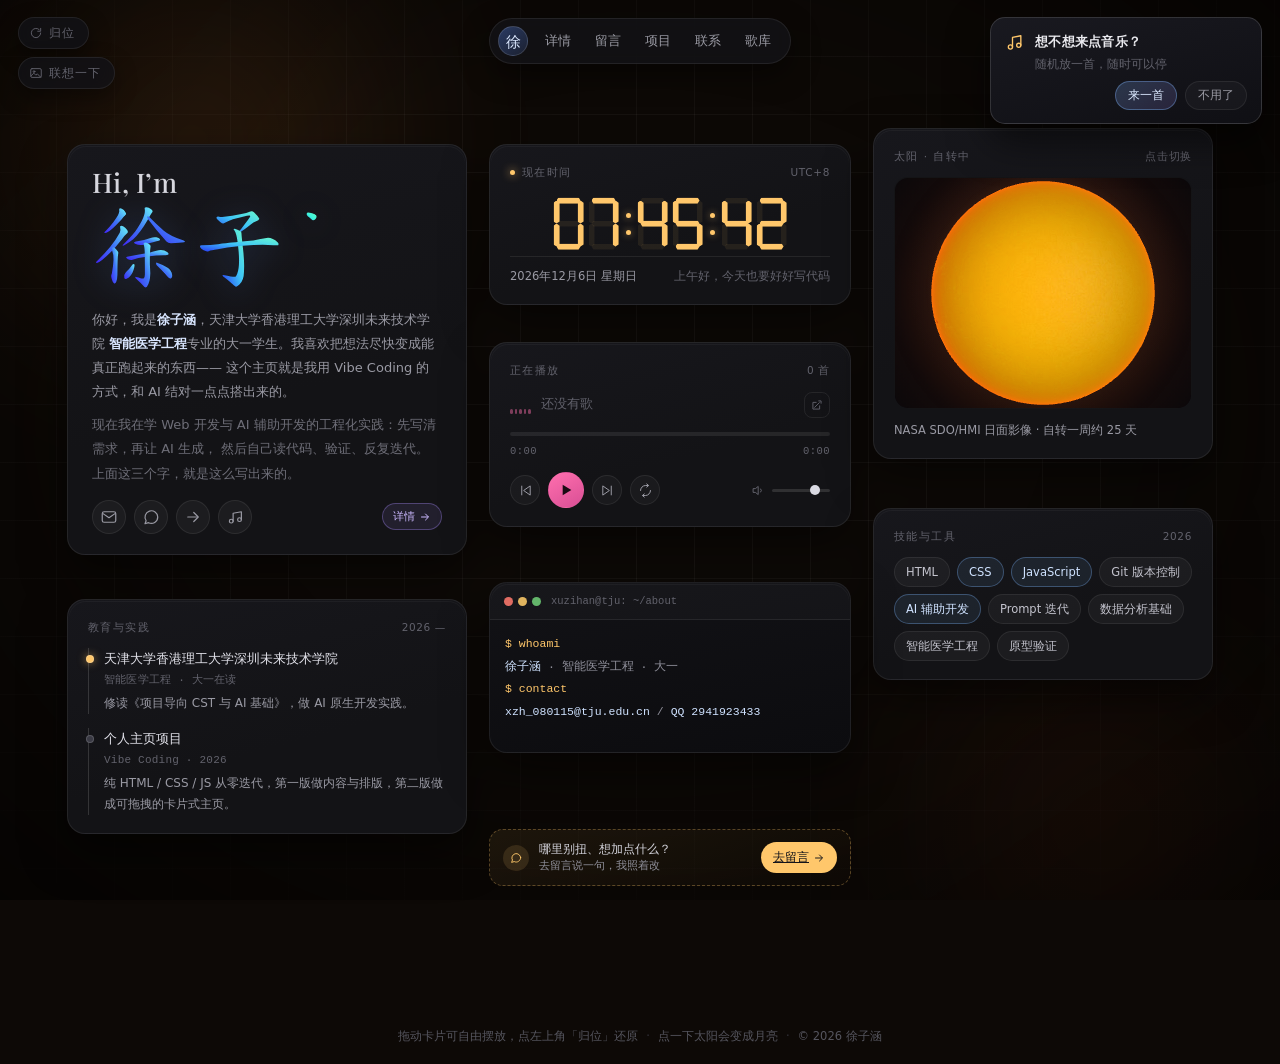
==== commit 3ccbc103: "feat: 个人主页完整版——天体贴图、画作画廊、汉字笔顺与歌库模块 - 新增 CREDITS.md：逐项标注素材来源与处理方式（NASA 公有领域、WikiArt 公有领域画作、   克利夫兰艺术博" ====
--- a/index.html
+++ b/index.html
@@ -7,8 +7,8 @@
     <title>徐子涵 · 个人主页</title>
     <link rel="stylesheet" href="style.css" />
   </head>
-  <body>
-    <!-- ===== 背景：淡网格 + 光晕 ===== -->
+  <body class="bg-sun">
+    <!-- ===== 背景：淡网格 + 光晕（色调跟着太阳 / 月亮走） ===== -->
     <div class="backdrop" aria-hidden="true">
       <div class="grid"></div>
       <div class="glow glow-a"></div>
@@ -16,20 +16,54 @@
       <div class="vignette"></div>
     </div>
 
-    <!-- ===== 顶部导航药丸 ===== -->
+    <!-- ===== 光标涟漪：鼠标划过时，在背景上按光标位置起一圈很淡的波纹 =====
+         位置讲究：放在背景之后、卡片和画作之前，所以波纹浮在背景上、又压不到内容；
+         进画作模式后会被不透明的画盖住，看画时完全不受打扰。
+         脚本没跑起来时它就是个空的透明层，什么都看不见。 ===== -->
+    <div class="cursor-fx" id="cursorFx" aria-hidden="true"></div>
+
+    <!-- ===== 「联想一下」的画作背景：平时完全透明，点了按钮才淡入 =====
+         太阳 / 月亮各有一组公有领域画作（只收横版：竖版铺满 16:9 屏幕时会被放大到只剩局部），
+         每次进画作模式随机取一幅，右下角标出作品名和作者。
+         这里的 background-image 只是「脚本没跑起来」时的兜底，正常运行由 js/mood.js 现场换。
+         画作出处见 CREDITS.md ===== -->
+    <div class="painting-layer" aria-hidden="true">
+      <div class="painting painting-sun"></div>
+      <div class="painting painting-moon"></div>
+      <div class="painting-veil"></div>
+    </div>
+
+    <!-- 画作署名：跟画一起淡入，「联想一下」每次随机换一幅 -->
+    <figure class="painting-credit" id="paintingCredit">
+      <figcaption class="art-credit">
+        <span class="art-title" id="artTitle"></span>
+        <span class="art-artist" id="artArtist"></span>
+      </figcaption>
+    </figure>
+
+    <!-- ===== 左上角：卡片归位（每次刷新页面也都从这里的位置开始） ===== -->
+    <button class="nav-reset corner-reset" id="resetLayout" type="button" title="所有卡片回到初始位置" aria-label="所有卡片回到初始位置">
+      <svg viewBox="0 0 24 24" aria-hidden="true"><path d="M20 12a8 8 0 1 1-2.6-5.9" /><path d="M20 4v5h-5" /></svg>
+      <span class="corner-reset-text">归位</span>
+    </button>
+
+    <!-- ===== 左上角第二栏：联想一下（把主页收起来，换上天上的东西相衬的那幅画） ===== -->
+    <button class="nav-reset corner-reset corner-muse" id="museBtn" type="button" title="收起主页，换成一幅画" aria-label="收起主页，换成一幅画" aria-pressed="false">
+      <svg viewBox="0 0 24 24" aria-hidden="true"><rect x="3" y="4.5" width="18" height="15" rx="2.2" /><circle cx="8.6" cy="9.6" r="1.5" /><path d="M3.6 16.8l4.6-4.6 3.6 3.6 2.4-2.4 6 6" /></svg>
+      <span class="corner-reset-text">联想一下</span>
+    </button>
+
+    <!-- ===== 顶部导航：点一下进入对应页面（hash 路由，#/ 是首页卡片） ===== -->
     <header class="topbar">
       <div class="nav-pill">
-        <a class="nav-logo" href="#intro" data-focus="intro" aria-label="回到自我介绍">徐</a>
-        <nav class="nav-links" aria-label="卡片快捷导航">
-          <a href="#intro" data-focus="intro">关于</a>
-          <a href="#skills" data-focus="skills">技能</a>
-          <a href="#experience" data-focus="experience">经历</a>
-          <a href="#contact" data-focus="contact">联系</a>
-          <a href="#music" data-focus="music">音乐</a>
+        <a class="nav-logo" href="#/" data-route="home" aria-label="回到首页">徐</a>
+        <nav class="nav-links" aria-label="页面导航">
+          <a href="#/detail" data-route="detail">详情</a>
+          <a href="#/guestbook" data-route="guestbook">留言</a>
+          <a href="#/projects" data-route="projects">项目</a>
+          <a href="#/contact" data-route="contact">联系</a>
+          <a href="#/library" data-route="library">歌库</a>
         </nav>
-        <button class="nav-reset" id="resetLayout" type="button" title="重置卡片位置" aria-label="重置卡片位置">
-          <svg viewBox="0 0 24 24" aria-hidden="true"><path d="M20 12a8 8 0 1 1-2.6-5.9" /><path d="M20 4v5h-5" /></svg>
-        </button>
       </div>
     </header>
 
@@ -64,7 +98,10 @@
           <button class="icon-btn" type="button" data-focus="music" title="播放歌单" aria-label="播放歌单">
             <svg viewBox="0 0 24 24" aria-hidden="true"><circle cx="7" cy="17.5" r="2.5" /><circle cx="18" cy="15.5" r="2.5" /><path d="M9.5 17.5V7l11-2v10.5" /></svg>
           </button>
-          <span class="pill-tag">Vibe Coding</span>
+          <a class="pill-tag pill-link" href="#/detail" title="看这个主页的详情" aria-label="看详情">
+            详情
+            <svg viewBox="0 0 24 24" aria-hidden="true"><path d="M5 12h13" /><path d="M13 6l6 6-6 6" /></svg>
+          </a>
         </div>
       </section>
 
@@ -82,7 +119,7 @@
         </div>
       </section>
 
-      <!-- ③ 音乐播放器（模块三：把 mp3 拖进卡片即可播放） -->
+      <!-- ③ 音乐播放器（模块三：播放歌库清单；也支持把本地文件拖进来试听） -->
       <section class="card card-music module" id="music" data-card="music" data-nav="music">
         <div class="card-label">
           <span>正在播放</span>
@@ -92,7 +129,7 @@
           <div class="eq" id="eq" aria-hidden="true">
             <span></span><span></span><span></span><span></span><span></span>
           </div>
-          <div class="music-title" id="musicTitle">还没有歌 · 拖个 mp3 进来</div>
+          <div class="music-title" id="musicTitle">还没有歌</div>
           <button class="pick" id="musicPick" type="button" title="选择本地音频文件" aria-label="选择本地音频文件">
             <svg viewBox="0 0 24 24" aria-hidden="true"><path d="M8 16l8-8" /><path d="M15 5h4v4" /><path d="M16.5 13.5V19H5V7.5h5.5" /></svg>
           </button>
@@ -111,7 +148,10 @@
           </button>
           <button class="ctl primary" id="musicPlay" type="button" title="播放 / 暂停" aria-label="播放或暂停">
             <svg viewBox="0 0 24 24" class="ic-play" aria-hidden="true"><path d="M7 4l13 8-13 8z" /></svg>
-            <svg viewBox="0 0 24 24" class="ic-pause" aria-hidden="true"><path d="M8 4v16" /><path d="M16 4v16" /></svg>
+            <!-- 暂停图标必须画成「有面积的色块」：主按钮那份样式是 fill:currentColor + stroke:none，
+                 两条只描边不填充的竖线会变成零面积 → 播放时整颗按钮看着是空的（之前那个 bug）。
+                 所以这里用两个圆角矩形，靠填充上色，跟播放三角是同一套逻辑。 -->
+            <svg viewBox="0 0 24 24" class="ic-pause" aria-hidden="true"><rect x="7.25" y="4.5" width="3.5" height="15" rx="1.75" /><rect x="13.25" y="4.5" width="3.5" height="15" rx="1.75" /></svg>
           </button>
           <button class="ctl" id="musicNext" type="button" title="下一首" aria-label="下一首">
             <svg viewBox="0 0 24 24" aria-hidden="true"><path d="M18 5v14" /><path d="M5 5l10 7-10 7z" /></svg>
@@ -124,7 +164,7 @@
             <input type="range" id="musicVol" min="0" max="100" value="80" aria-label="音量" />
           </div>
         </div>
-        <div class="music-hint" id="musicHint">提示：把 mp3 文件拖到这张卡片上，或放进 audio/ 目录后自动识别</div>
+        <div class="music-hint" id="musicHint"></div>
         <audio id="audio" preload="metadata"></audio>
         <input type="file" id="musicFile" accept="audio/*" multiple hidden />
       </section>
@@ -185,11 +225,291 @@
         </div>
         <pre class="term-body" id="termBody"></pre>
       </section>
+
+      <!-- ⑧ 引导条（在中列下方的空地上）：一句话把有意见的人指到留言页去。
+           故意不加 .card / data-card —— 它不是内容卡片，不参与拖拽，也不进「归位」。 -->
+      <aside class="ask-guide" id="askGuide">
+        <span class="ask-guide-ic" aria-hidden="true">
+          <svg viewBox="0 0 24 24"><path d="M20 11.5a7.5 7.5 0 0 1-11 6.6L4.5 19.5l1.4-4A7.5 7.5 0 1 1 20 11.5z" /></svg>
+        </span>
+        <p class="ask-guide-txt">
+          哪里别扭、想加点什么？
+          <span class="dim">去留言说一句，我照着改</span>
+        </p>
+        <a class="ask-guide-btn" href="#/guestbook">
+          去留言
+          <svg viewBox="0 0 24 24" aria-hidden="true"><path d="M5 12h13" /><path d="M13 6l6 6-6 6" /></svg>
+        </a>
+      </aside>
     </main>
+
+    <!-- ===== 独立页面：由 hash 路由切换，默认全隐藏（见 js/router.js） ===== -->
+    <div class="pages" id="pages">
+
+      <!-- 详情：个人信息 -->
+      <section class="page" data-page="detail" hidden>
+        <div class="page-head">
+          <h2>详情</h2>
+          <p class="page-lead">我的个人信息</p>
+        </div>
+
+        <div class="page-body">
+          <p>我是徐子涵，天津大学香港理工大学深圳未来技术学院智能医学工程专业大一在读。喜欢把想法尽快做成能看得见、跑得起来的东西 —— 哪怕很小，先做出来，再一版一版改。</p>
+          <p>平时主要折腾三件事：编程、乒乓球、数学建模。一个练把问题讲清楚，一个练反应和专注，一个练把现实里的问题拆成能算的形式。这个主页就是我把它们凑在一起的地方。</p>
+        </div>
+
+        <h3 class="blk-title">兴趣爱好</h3>
+        <ul class="like-list">
+          <li class="like-item">
+            <span class="like-ic" aria-hidden="true">
+              <svg viewBox="0 0 24 24"><circle cx="11" cy="10" r="6.6" /><path d="M7.2 15.4 4.6 20.6" /></svg>
+            </span>
+            <div class="like-txt">
+              <h4>乒乓球</h4>
+              <p>课间和周末的固定安排。球小、球速快，最练专注和反应。</p>
+            </div>
+          </li>
+          <li class="like-item">
+            <span class="like-ic" aria-hidden="true">
+              <svg viewBox="0 0 24 24"><path d="M9 7.5 4.5 12 9 16.5" /><path d="M15 7.5 19.5 12 15 16.5" /></svg>
+            </span>
+            <div class="like-txt">
+              <h4>编程</h4>
+              <p>从 Python 小工具开始（BMI、温度换算、进制转换这些），现在能独立做出一个网页。</p>
+            </div>
+          </li>
+          <li class="like-item">
+            <span class="like-ic" aria-hidden="true">
+              <svg viewBox="0 0 24 24"><path d="M4 4v16h16" /><path d="M7 16.5 11.5 11l3 3L20 7" /></svg>
+            </span>
+            <div class="like-txt">
+              <h4>数学建模</h4>
+              <p>喜欢把现实问题翻译成公式和代码，再用跑出来的结果反过来检查自己的假设。</p>
+            </div>
+          </li>
+        </ul>
+
+        <h3 class="blk-title">基本信息</h3>
+        <ul class="contact-list">
+          <li>
+            <span class="ct-key">姓名</span>
+            <span>徐子涵</span>
+          </li>
+          <li>
+            <span class="ct-key">学校</span>
+            <span>天津大学香港理工大学深圳未来技术学院</span>
+          </li>
+          <li>
+            <span class="ct-key">专业</span>
+            <span>智能医学工程</span>
+          </li>
+          <li>
+            <span class="ct-key">年级</span>
+            <span>大一在读</span>
+          </li>
+        </ul>
+
+        <div class="page-foot">
+          <a class="page-btn" href="#/contact">联系方式</a>
+          <a class="page-btn ghost" href="#/">回首页</a>
+        </div>
+      </section>
+
+      <!-- 留言 -->
+      <section class="page" data-page="guestbook" hidden>
+        <div class="page-head">
+          <h2>留言</h2>
+          <p class="page-lead">给我留句话吧</p>
+        </div>
+        <form class="gb-form" id="guestForm">
+          <input type="text" id="guestName" maxlength="16" placeholder="你的名字（可留空）" autocomplete="off" />
+          <textarea id="guestText" rows="3" maxlength="200" placeholder="想说的话…"></textarea>
+          <div class="gb-actions">
+            <span class="gb-tip" id="guestTip">留言公开可见，点开这个链接的人都能看到；昵称可以留空。</span>
+            <button class="page-btn" type="submit">发布</button>
+          </div>
+        </form>
+        <ul class="gb-list" id="guestList"></ul>
+      </section>
+
+      <!-- 项目 -->
+      <section class="page" data-page="projects" hidden>
+        <div class="page-head">
+          <h2>项目</h2>
+          <p class="page-lead">做过的东西 · 前四个点「试一下」能直接用</p>
+        </div>
+
+        <div class="proj-grid">
+          <article class="proj-card">
+            <h3>计算 BMI</h3>
+            <p class="proj-meta">Python · 2026</p>
+            <p>输入身高和体重算出 BMI。身高、体重明显不合常理时会提示单位写错了，不会硬算。</p>
+            <button class="page-btn ghost proj-toggle" type="button" data-open="tool-bmi" aria-expanded="false" aria-controls="tool-bmi">试一下</button>
+            <div class="proj-tool" id="tool-bmi" hidden>
+              <label class="tool-row">
+                <span class="tool-key">身高 (m)</span>
+                <input type="number" id="bmiH" step="0.01" inputmode="decimal" placeholder="1.75" />
+              </label>
+              <label class="tool-row">
+                <span class="tool-key">体重 (kg)</span>
+                <input type="number" id="bmiW" step="0.1" inputmode="decimal" placeholder="65" />
+              </label>
+              <button class="page-btn" type="button" data-run="bmi">算 BMI</button>
+              <p class="tool-out" id="bmiOut" role="status" aria-live="polite"></p>
+            </div>
+          </article>
+
+          <article class="proj-card">
+            <h3>摄氏 / 华氏转换</h3>
+            <p class="proj-meta">Python · 2026</p>
+            <p>把摄氏度换算成华氏度，结果保留一位小数。输入不是数字会提示重试，不会崩。</p>
+            <button class="page-btn ghost proj-toggle" type="button" data-open="tool-temp" aria-expanded="false" aria-controls="tool-temp">试一下</button>
+            <div class="proj-tool" id="tool-temp" hidden>
+              <label class="tool-row">
+                <span class="tool-key">摄氏 (℃)</span>
+                <input type="number" id="tempC" step="0.1" inputmode="decimal" placeholder="25" />
+              </label>
+              <button class="page-btn" type="button" data-run="temp">转成华氏</button>
+              <p class="tool-out" id="tempOut" role="status" aria-live="polite"></p>
+            </div>
+          </article>
+
+          <article class="proj-card">
+            <h3>进制转换</h3>
+            <p class="proj-meta">Python · 2026</p>
+            <p>在 2 到 10 进制之间互相转换，输入的数字会先按源进制校验合不合法，再逐位算出来。</p>
+            <button class="page-btn ghost proj-toggle" type="button" data-open="tool-base" aria-expanded="false" aria-controls="tool-base">试一下</button>
+            <div class="proj-tool" id="tool-base" hidden>
+              <div class="tool-row">
+                <span class="tool-key">进制</span>
+                <input type="number" id="baseFrom" min="2" max="10" step="1" inputmode="numeric" placeholder="10" value="10" />
+                <span class="tool-arrow">到</span>
+                <input type="number" id="baseTo" min="2" max="10" step="1" inputmode="numeric" placeholder="2" value="2" />
+              </div>
+              <label class="tool-row">
+                <span class="tool-key">数字</span>
+                <input type="text" id="baseNum" inputmode="numeric" placeholder="255" autocomplete="off" />
+              </label>
+              <button class="page-btn" type="button" data-run="base">转换</button>
+              <p class="tool-out" id="baseOut" role="status" aria-live="polite"></p>
+            </div>
+          </article>
+
+          <article class="proj-card">
+            <h3>斐波那契第 x 项</h3>
+            <p class="proj-meta">Python · 2026</p>
+            <p>算出斐波那契数列的第 x 项。用循环一步步往前推，不用递归，所以项数大也不会卡死。</p>
+            <button class="page-btn ghost proj-toggle" type="button" data-open="tool-fib" aria-expanded="false" aria-controls="tool-fib">试一下</button>
+            <div class="proj-tool" id="tool-fib" hidden>
+              <label class="tool-row">
+                <span class="tool-key">第几项</span>
+                <input type="number" id="fibN" min="1" max="500" step="1" inputmode="numeric" placeholder="30" />
+              </label>
+              <button class="page-btn" type="button" data-run="fib">算出来</button>
+              <p class="tool-out" id="fibOut" role="status" aria-live="polite"></p>
+            </div>
+          </article>
+
+          <article class="proj-card">
+            <h3>班级课程表</h3>
+            <p class="proj-meta">网页 · PWA · 2026</p>
+            <p>给班里做的课表网页：按周显示每天的课与作息，做了手机 / 电脑两套版面，带当前位置的天气与分时预报，还能装到桌面，断网也能打开。</p>
+            <a class="page-btn ghost" href="https://xuzihan115.github.io/26shangying2-timetable/" target="_blank" rel="noopener">打开看看</a>
+          </article>
+        </div>
+
+        <article class="proj-card proj-wide">
+          <h3>这个主页本身</h3>
+          <p class="proj-meta">Vibe Coding · 2026</p>
+          <p>纯 HTML / CSS / JS 从零写起，一版一版改出来的个人主页：可拖拽卡片、汉字笔顺、数码管时钟、太阳与月亮、歌库。</p>
+          <button class="page-btn ghost proj-toggle" type="button" data-open="tech-detail" aria-expanded="false" aria-controls="tech-detail">看技术细节</button>
+          <div class="proj-tool" id="tech-detail" hidden>
+            <ol class="detail-list">
+              <li>
+                <h3>可拖拽的卡片主页</h3>
+                <p>七张卡片绝对定位排成三列，用指针事件实现拖动，位置记在浏览器里；左上角「归位」一键还原，窄屏自动变单列。</p>
+              </li>
+              <li>
+                <h3>汉字笔顺</h3>
+                <p>名字用 hanzi-writer 的笔顺数据逐笔写出来，写完停一下再清空重写，笔画带渐变描边。</p>
+              </li>
+              <li>
+                <h3>数码管时钟</h3>
+                <p>七段数码管用 CSS 画，每秒刷新，配日期和按时段变的问候语。</p>
+              </li>
+              <li>
+                <h3>太阳与月亮</h3>
+                <p>Three.js 写自定义着色器：太阳是程序化日面加日珥弧环和临边昏暗；月亮用 NASA LRO 反照率贴图现场派生高度，做出月海起伏。点一下就能互换。</p>
+              </li>
+              <li>
+                <h3>歌库</h3>
+                <p>曲目清单放在 audio/ 目录，歌库页面按歌名和歌手实时筛选，点一行就能播。</p>
+              </li>
+            </ol>
+          </div>
+        </article>
+      </section>
+
+      <!-- 联系 -->
+      <section class="page" data-page="contact" hidden>
+        <div class="page-head">
+          <h2>联系</h2>
+          <p class="page-lead">想聊两句随时找我</p>
+        </div>
+        <ul class="contact-list">
+          <li>
+            <span class="ct-key">邮箱</span>
+            <a href="mailto:xzh_080115@tju.edu.cn">xzh_080115@tju.edu.cn</a>
+          </li>
+          <li>
+            <span class="ct-key">QQ</span>
+            <span>2941923433</span>
+          </li>
+          <li>
+            <span class="ct-key">学校</span>
+            <span>天津大学香港理工大学深圳未来技术学院 · 智能医学工程</span>
+          </li>
+        </ul>
+
+        <figure class="contact-cat">
+          <img src="assets/cat-peek.jpg" width="512" height="768" alt="一只从木箱缝里探出头来的猫" loading="lazy" decoding="async" />
+          <figcaption>探头看你在不在。</figcaption>
+        </figure>
+      </section>
+
+      <!-- 歌库 -->
+      <section class="page" data-page="library" hidden>
+        <div class="page-head">
+          <h2>歌库</h2>
+          <p class="page-lead">我收藏的歌 · 按歌名或歌手搜索</p>
+        </div>
+        <div class="lib-bar">
+          <svg class="lib-ic" viewBox="0 0 24 24" aria-hidden="true"><circle cx="11" cy="11" r="6.5" /><path d="M16.2 16.2 21 21" /></svg>
+          <input type="search" id="libSearch" placeholder="搜索歌名 / 歌手…" autocomplete="off" aria-label="搜索歌名或歌手" />
+          <span class="lib-count" id="libCount">0 首</span>
+        </div>
+        <div class="lib-list" id="libList"></div>
+        <p class="lib-empty" id="libEmpty">歌库还空着。</p>
+        <audio id="libAudio" preload="metadata"></audio>
+      </section>
+    </div>
+
+    <!-- ===== 右上角：进页面问一句要不要音乐（默认一声都不出，不点就什么都不发生） ===== -->
+    <div class="music-ask" id="musicAsk" role="dialog" aria-label="背景音乐询问" hidden>
+      <svg class="music-ask-ic" viewBox="0 0 24 24" aria-hidden="true"><path d="M9 18V6.5l10-2V16" /><circle cx="6.5" cy="18" r="2.5" /><circle cx="16.5" cy="16" r="2.5" /></svg>
+      <div class="music-ask-txt">
+        <strong>想不想来点音乐？</strong>
+        <span id="musicAskSub">随机放一首，随时可以停</span>
+      </div>
+      <div class="music-ask-btns">
+        <button class="page-btn" id="musicAskYes" type="button">来一首</button>
+        <button class="page-btn ghost" id="musicAskNo" type="button">不用了</button>
+      </div>
+    </div>
 
     <!-- ===== 底部提示 ===== -->
     <footer class="hintbar">
-      <span>拖动任意卡片可自由摆放，位置会自动保存</span>
+      <span>拖动卡片可自由摆放，点左上角「归位」还原</span>
       <span class="sep" aria-hidden="true">·</span>
       <span>点一下太阳会变成月亮</span>
       <span class="sep" aria-hidden="true">·</span>
@@ -202,6 +522,13 @@
     <script src="js/hanzi.js"></script>
     <script src="js/sun-moon.js"></script>
     <script src="js/modules.js"></script>
+    <script src="audio/library.js"></script>
+    <script src="js/router.js"></script>
+    <script src="js/pages.js"></script>
+    <script src="js/library.js"></script>
+    <script src="js/tools.js"></script>
+    <script src="js/mood.js"></script>
+    <script src="js/cursor.js"></script>
     <script src="script.js"></script>
   </body>
 </html>
--- a/style.css
+++ b/style.css
@@ -132,7 +132,7 @@
 /* ---------- 顶部导航 ---------- */
 .topbar {
   position: relative;
-  z-index: 60;
+  z-index: 900;
   display: flex;
   justify-content: center;
   padding: 18px 16px 6px;
@@ -206,6 +206,300 @@
   height: 15px;
 }
 
+/* 左上角「归位」按钮：固定在角落，卡片永远不会盖住它 */
+.corner-reset {
+  position: fixed;
+  left: 18px;
+  top: 17px;
+  z-index: 901;
+  display: inline-flex;
+  align-items: center;
+  gap: 6px;
+  width: auto;
+  height: 32px;
+  padding: 0 13px 0 10px;
+  border-radius: 999px;
+  background: rgba(18, 18, 24, 0.78);
+  border: 1px solid var(--line);
+  color: var(--dim);
+  font-size: 12px;
+  letter-spacing: 0.08em;
+  cursor: pointer;
+  backdrop-filter: blur(10px);
+  box-shadow: 0 8px 22px rgba(0, 0, 0, 0.4);
+  transition: color 0.18s, border-color 0.18s, background 0.18s;
+}
+
+.corner-reset:hover {
+  color: var(--text);
+  border-color: var(--line-strong);
+  background: rgba(26, 26, 34, 0.88);
+}
+
+.corner-reset:active {
+  transform: translateY(1px);
+}
+
+.corner-reset svg {
+  width: 14px;
+  height: 14px;
+}
+
+/* 左上角第二栏「联想一下」：紧贴在「归位」下方 */
+.corner-muse {
+  top: 57px;
+}
+
+/* ---------- 背景色调：跟着太阳 / 月亮走，和天上的东西相衬 ---------- */
+body {
+  transition: background-color 0.9s ease;
+}
+
+body.bg-sun {
+  background-color: #0d0906;
+}
+
+body.bg-moon {
+  background-color: #06080f;
+}
+
+.backdrop .glow {
+  transition: background 0.9s ease;
+}
+
+body.bg-sun .backdrop .glow-a {
+  background: radial-gradient(circle, rgba(255, 152, 62, 0.34), transparent 65%);
+}
+
+body.bg-sun .backdrop .glow-b {
+  background: radial-gradient(circle, rgba(232, 96, 40, 0.2), transparent 65%);
+}
+
+body.bg-moon .backdrop .glow-a {
+  background: radial-gradient(circle, rgba(70, 112, 210, 0.34), transparent 65%);
+}
+
+body.bg-moon .backdrop .glow-b {
+  background: radial-gradient(circle, rgba(140, 92, 205, 0.24), transparent 65%);
+}
+
+/* ---------- 「联想一下」的两幅画（平时完全透明） ---------- */
+.painting-layer {
+  position: fixed;
+  inset: 0;
+  z-index: 1;
+  overflow: hidden;
+  pointer-events: none;
+}
+
+.painting {
+  position: absolute;
+  inset: 0;
+  background-position: center;
+  background-size: cover;
+  background-repeat: no-repeat;
+  opacity: 0;
+  transform: scale(1.04);
+  transition: opacity 0.9s ease, transform 2.4s ease;
+}
+
+/* 太阳状态 → 莫奈《日出·印象》 */
+.painting-sun {
+  background-image: url("assets/monet-impression-sunrise.jpg");
+}
+
+/* 月亮状态 → 梵高《星空》 */
+.painting-moon {
+  background-image: url("assets/van-gogh-starry-night.jpg");
+}
+
+body.muse.bg-sun .painting-sun,
+body.muse.bg-moon .painting-moon {
+  opacity: 1;
+  transform: scale(1);
+}
+
+/* 压一层暗角 + 底部渐暗：左上角那两个按钮和右下角的署名都要看得清 */
+.painting-veil {
+  position: absolute;
+  inset: 0;
+  opacity: 0;
+  transition: opacity 0.9s ease;
+  background:
+    linear-gradient(to top, rgba(0, 0, 0, 0.6), rgba(0, 0, 0, 0.14) 34%, transparent 62%),
+    radial-gradient(ellipse at 50% 45%, transparent 38%, rgba(0, 0, 0, 0.5) 100%);
+}
+
+body.muse .painting-veil {
+  opacity: 1;
+}
+
+/* ---------- 右下角的画作署名：作品名 + 作者（跟画一起淡入） ---------- */
+.painting-credit {
+  position: fixed;
+  right: 0;
+  bottom: 0;
+  z-index: 2;
+  margin: 0;
+  padding: 0 clamp(22px, 4vw, 58px) clamp(26px, 5vh, 58px) 22px;
+  max-width: min(640px, 82vw);
+  text-align: right;
+  pointer-events: none;
+  opacity: 0;
+  visibility: hidden;
+  transform: translateY(12px);
+  transition: opacity 1.1s ease 0.3s, transform 1.1s ease 0.3s, visibility 0s linear 1.4s;
+}
+
+body.muse .painting-credit {
+  opacity: 1;
+  visibility: visible;
+  transform: none;
+  transition: opacity 1.1s ease 0.3s, transform 1.1s ease 0.3s, visibility 0s linear 0s;
+}
+
+.painting-credit .art-credit {
+  display: block;
+}
+
+.painting-credit .art-title {
+  display: block;
+  font-family: var(--serif);
+  font-size: clamp(18px, 2vw, 25px);
+  line-height: 1.5;
+  letter-spacing: 0.06em;
+  color: #f3f1ea;
+  text-shadow: 0 2px 20px rgba(0, 0, 0, 0.8), 0 0 3px rgba(0, 0, 0, 0.95);
+}
+
+.painting-credit .art-artist {
+  display: block;
+  margin-top: 9px;
+  font-size: clamp(12px, 1.05vw, 13.5px);
+  letter-spacing: 0.14em;
+  color: rgba(255, 255, 255, 0.66);
+  text-shadow: 0 1px 12px rgba(0, 0, 0, 0.85);
+}
+
+@media (max-width: 600px) {
+  .painting-credit {
+    max-width: 92vw;
+    padding: 0 18px 22px;
+  }
+
+  .painting-credit .art-title {
+    font-size: 16.5px;
+    line-height: 1.45;
+  }
+
+  .painting-credit .art-artist {
+    margin-top: 7px;
+    font-size: 11.5px;
+    letter-spacing: 0.1em;
+  }
+}
+
+@media (prefers-reduced-motion: reduce) {
+  .painting-credit,
+  body.muse .painting-credit {
+    transition: none;
+    transform: none;
+  }
+}
+
+/* 画作模式：主页上除「归位」「联想一下」以外的都收起来 */
+body.muse .topbar,
+body.muse .stage,
+body.muse .hintbar,
+body.muse .music-ask {
+  display: none !important;
+}
+
+body.muse .corner-reset {
+  background: rgba(12, 12, 16, 0.72);
+  border-color: rgba(255, 255, 255, 0.2);
+  color: var(--text);
+}
+
+body.muse .corner-muse {
+  color: var(--amber);
+  border-color: rgba(255, 199, 107, 0.44);
+}
+
+/* ---------- 进页面时的音乐询问（右上角，不点就什么都不发生） ---------- */
+.music-ask {
+  position: fixed;
+  top: 17px;
+  right: 18px;
+  z-index: 950;
+  width: 272px;
+  display: grid;
+  grid-template-columns: 20px minmax(0, 1fr);
+  gap: 8px 10px;
+  padding: 13px 14px;
+  border-radius: 15px;
+  background: linear-gradient(165deg, rgba(26, 26, 33, 0.96), rgba(16, 16, 21, 0.96));
+  border: 1px solid var(--line-strong);
+  box-shadow: 0 16px 40px rgba(0, 0, 0, 0.55);
+  backdrop-filter: blur(12px);
+  animation: ask-in 0.5s cubic-bezier(0.22, 1, 0.36, 1) both;
+}
+
+@keyframes ask-in {
+  from {
+    opacity: 0;
+    transform: translateY(-8px) scale(0.97);
+  }
+  to {
+    opacity: 1;
+    transform: none;
+  }
+}
+
+.music-ask-ic {
+  width: 20px;
+  height: 20px;
+  align-self: start;
+  margin-top: 1px;
+  fill: none;
+  stroke: var(--amber);
+  stroke-width: 1.6;
+  stroke-linecap: round;
+  stroke-linejoin: round;
+}
+
+.music-ask-txt {
+  display: flex;
+  flex-direction: column;
+  gap: 2px;
+  min-width: 0;
+}
+
+.music-ask-txt strong {
+  font-size: 13px;
+  font-weight: 600;
+  letter-spacing: 0.02em;
+}
+
+.music-ask-txt span {
+  font-size: 11.5px;
+  line-height: 1.5;
+  color: var(--dim);
+}
+
+.music-ask-btns {
+  grid-column: 1 / -1;
+  display: flex;
+  justify-content: flex-end;
+  gap: 8px;
+}
+
+.music-ask .page-btn {
+  padding: 5px 12px;
+  font-size: 12px;
+  white-space: nowrap;
+}
+
 /* ---------- 舞台与卡片 ---------- */
 .stage {
   position: relative;
@@ -220,7 +514,6 @@
   border-radius: var(--radius);
   box-shadow: var(--shadow);
   padding: 18px 20px;
-  transform: rotate(var(--tilt, 0deg));
   transition: box-shadow 0.25s, border-color 0.25s;
   touch-action: none;
 }
@@ -247,16 +540,16 @@
 }
 
 .card.flash {
-  animation: flash-ring 1.15s ease-out;
+  animation: flash-ring 0.85s ease-out;
 }
 
 @keyframes flash-ring {
   0% {
-    box-shadow: var(--shadow), 0 0 0 0 rgba(127, 182, 255, 0.5);
-    border-color: rgba(127, 182, 255, 0.55);
+    box-shadow: var(--shadow), 0 0 0 0 rgba(127, 182, 255, 0.26);
+    border-color: rgba(127, 182, 255, 0.32);
   }
   100% {
-    box-shadow: var(--shadow), 0 0 0 22px rgba(127, 182, 255, 0);
+    box-shadow: var(--shadow), 0 0 0 12px rgba(127, 182, 255, 0);
     border-color: var(--line);
   }
 }
@@ -283,16 +576,16 @@
   border-radius: 50%;
   background: var(--amber);
   box-shadow: 0 0 8px rgba(255, 199, 107, 0.9);
-  animation: pulse 2s ease-in-out infinite;
+  animation: pulse 3.4s ease-in-out infinite;
 }
 
 @keyframes pulse {
   0%,
   100% {
-    opacity: 1;
+    opacity: 0.85;
   }
   50% {
-    opacity: 0.25;
+    opacity: 0.45;
   }
 }
 
@@ -301,9 +594,12 @@
 }
 
 /* ---------- ① 自我介绍 ---------- */
+/* 初始布局：三列紧凑排布，整体在舞台里居中
+   （列宽 400 / 362 / 340，列间距 22px → 总宽 1146px，半宽 573px）
+   卡片被拖走后，点左上角「归位」即可回到这套位置。 */
 .card-intro {
-  left: 4%;
-  top: 10%;
+  left: calc(50% - 573px);
+  top: 9%;
   width: 400px;
   padding: 22px 24px 20px;
 }
@@ -341,19 +637,14 @@
   color: transparent;
 }
 
+/* 名字行里的这个 span 现在只当插入锚点用（拿它给写好的字腾位置），
+   书写过程中的光标竖线已经去掉，不再显示。 */
 .caret {
-  width: 2px;
-  height: 66px;
-  margin-bottom: 6px;
-  background: linear-gradient(180deg, var(--accent), var(--accent-2));
-  border-radius: 2px;
-  opacity: 0;
-  transition: opacity 0.2s;
+  display: none;
 }
 
 .caret.on {
-  opacity: 1;
-  animation: blink 1s steps(1, end) infinite;
+  display: none;
 }
 
 @keyframes blink {
@@ -423,9 +714,9 @@
 
 /* ---------- ② 七段数码管时钟 ---------- */
 .card-clock {
-  left: 42%;
+  left: calc(50% - 151px);
   top: 9%;
-  width: 322px;
+  width: 362px;
 }
 
 .seg-clock {
@@ -445,7 +736,7 @@
 
 .seg-digit i {
   position: absolute;
-  background: #241d14;
+  background: rgba(255, 199, 107, 0.075);
   transition: background 0.06s linear, box-shadow 0.06s linear;
   border-radius: 1px;
 }
@@ -524,7 +815,7 @@
 }
 
 .seg-colon.off i {
-  opacity: 0.18;
+  opacity: 0.1;
   box-shadow: none;
 }
 
@@ -540,10 +831,9 @@
 
 /* ---------- ③ 音乐播放器 ---------- */
 .card-music {
-  left: 42%;
+  left: calc(50% - 151px);
   top: 33%;
-  width: 322px;
-  --tilt: -0.5deg;
+  width: 362px;
 }
 
 .music-row {
@@ -566,12 +856,10 @@
   background: var(--pink);
   border-radius: 2px;
   opacity: 0.45;
-  transition: height 0.09s linear, opacity 0.2s;
 }
 
 .eq.on span {
-  opacity: 1;
-  box-shadow: 0 0 6px rgba(255, 111, 174, 0.5);
+  opacity: 0.9;
 }
 
 .music-title {
@@ -767,6 +1055,11 @@
   color: #5f5f69;
 }
 
+/* 没有临时消息时整块收起来，别留一道空的分隔线 */
+.music-hint:empty {
+  display: none;
+}
+
 .card-music.drop {
   border-color: rgba(255, 111, 174, 0.55);
   box-shadow: var(--shadow), 0 0 0 3px rgba(255, 111, 174, 0.16);
@@ -774,10 +1067,9 @@
 
 /* ---------- ④ 太阳 / 月亮 ---------- */
 .card-celestial {
-  left: 71%;
+  left: calc(50% + 233px);
   top: 7%;
   width: 340px;
-  --tilt: -0.8deg;
   overflow: hidden;
 }
 
@@ -844,10 +1136,9 @@
 
 /* ---------- ⑤ 技能标签 ---------- */
 .card-skills {
-  left: 71%;
+  left: calc(50% + 233px);
   top: 53%;
   width: 340px;
-  --tilt: 0.7deg;
 }
 
 .tag-cloud {
@@ -881,7 +1172,7 @@
 
 /* ---------- ⑥ 经历 ---------- */
 .card-exp {
-  left: 4%;
+  left: calc(50% - 573px);
   top: 64%;
   width: 400px;
 }
@@ -939,13 +1230,12 @@
 
 /* ---------- ⑦ 终端卡片 ---------- */
 .card-term {
-  left: 42%;
+  left: calc(50% - 151px);
   top: 62%;
   width: 362px;
   padding: 0;
   overflow: hidden;
   background: linear-gradient(170deg, #121216, #0c0c0f);
-  --tilt: -0.4deg;
 }
 
 .term-bar {
@@ -1018,6 +1308,109 @@
   animation: blink 1.05s steps(1, end) infinite;
 }
 
+/* ---------- ⑧ 引导条：把想提意见的人指到留言页 ---------- */
+/* 它刻意没有 .card —— eachCard() 抓的是 stage.querySelectorAll(".card")，
+   所以它不进拖拽、不进「归位」，也不会被算进卡片数。
+   贴着舞台底边摆：上面的卡片被拖到哪儿，都不会跟它撞上。
+   窗口太矮（中列已经没空地了）时干脆不显示。 */
+.ask-guide {
+  position: absolute;
+  left: calc(50% - 151px);
+  bottom: 10px;
+  z-index: 15;
+  width: 362px;
+  box-sizing: border-box;
+  display: flex;
+  align-items: center;
+  gap: 10px;
+  padding: 10px 13px;
+  border-radius: 14px;
+  border: 1px dashed rgba(255, 199, 107, 0.3);
+  background: linear-gradient(160deg, rgba(255, 199, 107, 0.08), rgba(255, 199, 107, 0.015));
+}
+
+.ask-guide-ic {
+  flex: none;
+  display: flex;
+  align-items: center;
+  justify-content: center;
+  width: 26px;
+  height: 26px;
+  border-radius: 50%;
+  background: rgba(255, 199, 107, 0.13);
+  color: var(--amber);
+}
+
+.ask-guide-ic svg {
+  width: 14px;
+  height: 14px;
+  display: block;
+  fill: none;
+  stroke: currentColor;
+  stroke-width: 1.6;
+  stroke-linecap: round;
+  stroke-linejoin: round;
+}
+
+.ask-guide-txt {
+  min-width: 0;
+  font-size: 12px;
+  line-height: 1.5;
+  color: #d4d4dc;
+}
+
+.ask-guide-txt .dim {
+  display: block;
+  font-size: 11px;
+  color: #8f8f9a;
+}
+
+.ask-guide-btn {
+  flex: none;
+  margin-left: auto;
+  display: inline-flex;
+  align-items: center;
+  gap: 4px;
+  padding: 5px 11px;
+  border-radius: 999px;
+  font-size: 11.5px;
+  line-height: 1.6;
+  white-space: nowrap;
+  color: #14141a;
+  background: var(--amber);
+  border: 1px solid transparent;
+  transition: transform 0.18s, box-shadow 0.18s;
+}
+
+.ask-guide-btn svg {
+  width: 12px;
+  height: 12px;
+  display: block;
+  fill: none;
+  stroke: currentColor;
+  stroke-width: 1.9;
+  stroke-linecap: round;
+  stroke-linejoin: round;
+  transition: transform 0.18s;
+}
+
+.ask-guide-btn:hover {
+  transform: translateY(-1px);
+  box-shadow: 0 6px 16px rgba(255, 199, 107, 0.22);
+}
+
+.ask-guide-btn:hover svg {
+  transform: translateX(2px);
+}
+
+/* 只在「三列绝对定位」的宽屏上按高度收起来：窗口一矮，中列就没有落脚的地方了。
+   手机上它是文档流里的一行，跟着单列往下排，不需要躲。 */
+@media (min-width: 901px) and (max-height: 760px) {
+  .ask-guide {
+    display: none;
+  }
+}
+
 /* ---------- 底部提示 ---------- */
 .hintbar {
   position: relative;
@@ -1036,28 +1429,31 @@
   color: #33333a;
 }
 
-/* ---------- 窄屏：卡片回到文档流 ---------- */
+/* ---------- 窄屏：列宽收一点，整体继续居中 ---------- */
 @media (max-width: 1180px) {
   .card-intro,
   .card-exp {
+    left: calc(50% - 513px);
     width: 340px;
   }
   .card-clock,
-  .card-music {
-    left: 39%;
-    width: 300px;
+  .card-music,
+  .card-term {
+    left: calc(50% - 155px);
+    width: 340px;
   }
   .card-celestial,
   .card-skills {
-    left: 68%;
+    left: calc(50% + 203px);
     width: 310px;
   }
-  .card-term {
-    left: 39%;
-    width: 330px;
-  }
-}
-
+  .ask-guide {
+    left: calc(50% - 155px);
+    width: 340px;
+  }
+}
+
+/* ---------- 手机：卡片回到文档流，单列纵向排 ---------- */
 @media (max-width: 900px) {
   .stage {
     display: flex;
@@ -1095,6 +1491,12 @@
   .card-term {
     order: 7;
   }
+  .ask-guide {
+    position: static;
+    width: auto;
+    order: 8;
+    margin-top: 2px;
+  }
   .name-row {
     height: 76px;
   }
@@ -1105,6 +1507,25 @@
   .nav-links a {
     padding: 5px 8px;
     font-size: 12px;
+  }
+  .corner-reset {
+    left: 12px;
+    top: 12px;
+    width: 32px;
+    padding: 0;
+    justify-content: center;
+  }
+  .corner-reset-text {
+    display: none;
+  }
+  .corner-muse {
+    top: 52px;
+  }
+  .music-ask {
+    top: 12px;
+    right: 12px;
+    left: 56px;
+    width: auto;
   }
 }
 
@@ -1114,4 +1535,844 @@
   .term-body .cursor {
     animation: none;
   }
-}
+  .music-ask,
+  .painting,
+  .painting-veil {
+    animation: none;
+    transition: none;
+  }
+}
+
+/* ===== 独立页面（hash 路由：#/detail · #/guestbook · #/projects · #/contact · #/library） ===== */
+/* hidden 优先级最高的保险：窄屏下 .stage 是 flex，普通 hidden 会被 display 覆盖 */
+[hidden] {
+  display: none !important;
+}
+
+.pages {
+  position: relative;
+  z-index: 10;
+  max-width: 880px;
+  margin: 0 auto;
+  padding: 26px 22px 90px;
+}
+
+.page {
+  animation: pageIn 0.34s ease both;
+}
+
+@keyframes pageIn {
+  from {
+    opacity: 0;
+    transform: translateY(10px);
+  }
+  to {
+    opacity: 1;
+    transform: none;
+  }
+}
+
+.page-head {
+  display: flex;
+  align-items: baseline;
+  gap: 12px;
+  flex-wrap: wrap;
+  margin-bottom: 20px;
+}
+
+.page h2 {
+  font-family: var(--serif);
+  font-size: 30px;
+  font-weight: 600;
+  letter-spacing: 0.02em;
+  margin: 0;
+}
+
+.page-lead {
+  color: var(--muted);
+  font-size: 13px;
+  margin: 0;
+}
+
+.page-body p {
+  color: var(--muted);
+  font-size: 14px;
+  line-height: 2;
+  margin: 0 0 14px;
+}
+
+.page-foot {
+  display: flex;
+  gap: 10px;
+  flex-wrap: wrap;
+  margin-top: 26px;
+}
+
+.page-btn {
+  display: inline-flex;
+  align-items: center;
+  gap: 6px;
+  padding: 9px 18px;
+  border-radius: 999px;
+  background: linear-gradient(140deg, rgba(127, 182, 255, 0.22), rgba(167, 139, 250, 0.16));
+  border: 1px solid rgba(127, 182, 255, 0.36);
+  color: #dce9ff;
+  font-family: inherit;
+  font-size: 13px;
+  text-decoration: none;
+  cursor: pointer;
+  transition: border-color 0.18s, transform 0.18s, background 0.18s;
+}
+
+.page-btn:hover {
+  border-color: rgba(127, 182, 255, 0.6);
+  transform: translateY(-1px);
+}
+
+.page-btn.ghost {
+  background: rgba(255, 255, 255, 0.03);
+  border-color: var(--line);
+  color: var(--muted);
+}
+
+.page-btn.ghost:hover {
+  color: var(--text);
+  border-color: var(--line-strong);
+}
+
+/* 顶栏当前页高亮 */
+.nav-links a.is-active {
+  color: var(--text);
+  background: rgba(127, 182, 255, 0.14);
+}
+
+/* 自我介绍卡里那颗「详情」胶囊（蓝圈位置） */
+.pill-link {
+  display: inline-flex;
+  align-items: center;
+  gap: 4px;
+  text-decoration: none;
+  cursor: pointer;
+  transition: border-color 0.18s, color 0.18s;
+}
+
+.pill-link svg {
+  width: 12px;
+  height: 12px;
+  fill: none;
+  stroke: currentColor;
+  stroke-width: 2;
+  stroke-linecap: round;
+  stroke-linejoin: round;
+  transition: transform 0.18s;
+}
+
+.pill-link:hover {
+  color: var(--text);
+  border-color: var(--line-strong);
+}
+
+.pill-link:hover svg {
+  transform: translateX(2px);
+}
+
+/* 详情页：个人信息 */
+.blk-title {
+  display: flex;
+  align-items: center;
+  gap: 10px;
+  margin: 26px 0 12px;
+  font-size: 12.5px;
+  font-weight: 500;
+  letter-spacing: 0.18em;
+  color: var(--dim);
+}
+
+.blk-title::after {
+  content: "";
+  flex: 1;
+  height: 1px;
+  background: var(--line);
+}
+
+.like-list {
+  list-style: none;
+  margin: 0;
+  padding: 0;
+  display: flex;
+  flex-direction: column;
+  gap: 10px;
+}
+
+.like-item {
+  display: flex;
+  align-items: flex-start;
+  gap: 12px;
+  padding: 13px 15px;
+  background: var(--card);
+  border: 1px solid var(--line);
+  border-radius: 14px;
+}
+
+.like-ic {
+  flex: none;
+  display: flex;
+  align-items: center;
+  justify-content: center;
+  width: 30px;
+  height: 30px;
+  border-radius: 9px;
+  background: rgba(127, 182, 255, 0.1);
+  color: var(--accent);
+}
+
+.like-ic svg {
+  width: 17px;
+  height: 17px;
+  fill: none;
+  stroke: currentColor;
+  stroke-width: 1.7;
+  stroke-linecap: round;
+  stroke-linejoin: round;
+}
+
+.like-txt h4 {
+  margin: 0 0 3px;
+  font-size: 14px;
+  font-weight: 500;
+  color: var(--text);
+}
+
+.like-txt p {
+  margin: 0;
+  font-size: 13px;
+  line-height: 1.8;
+  color: var(--muted);
+}
+
+/* 详情页：一条竖向时间线 */
+.detail-list {
+  list-style: none;
+  margin: 0;
+  padding: 0;
+  counter-reset: d;
+}
+
+.detail-list li {
+  position: relative;
+  padding: 0 0 22px 34px;
+  counter-increment: d;
+}
+
+.detail-list li::before {
+  content: counter(d, decimal-leading-zero);
+  position: absolute;
+  left: 0;
+  top: 2px;
+  font-size: 11px;
+  letter-spacing: 0.1em;
+  color: var(--dim);
+}
+
+.detail-list li::after {
+  content: "";
+  position: absolute;
+  left: 8px;
+  top: 22px;
+  bottom: 4px;
+  width: 1px;
+  background: var(--line);
+}
+
+.detail-list li:last-child {
+  padding-bottom: 2px;
+}
+
+.detail-list li:last-child::after {
+  display: none;
+}
+
+.detail-list h3 {
+  font-size: 15px;
+  font-weight: 500;
+  margin: 0 0 6px;
+  color: var(--text);
+}
+
+.detail-list p {
+  color: var(--muted);
+  font-size: 13.5px;
+  line-height: 1.95;
+  margin: 0;
+}
+
+/* 留言板 */
+.gb-form {
+  display: flex;
+  flex-direction: column;
+  gap: 10px;
+  padding: 16px;
+  background: var(--card);
+  border: 1px solid var(--line);
+  border-radius: var(--radius);
+}
+
+.gb-form input,
+.gb-form textarea {
+  width: 100%;
+  box-sizing: border-box;
+  background: rgba(255, 255, 255, 0.03);
+  border: 1px solid var(--line);
+  border-radius: 12px;
+  color: var(--text);
+  font-family: inherit;
+  font-size: 13.5px;
+  padding: 10px 12px;
+  outline: none;
+  resize: vertical;
+  transition: border-color 0.18s;
+}
+
+.gb-form input:focus,
+.gb-form textarea:focus {
+  border-color: rgba(127, 182, 255, 0.42);
+}
+
+.gb-actions {
+  display: flex;
+  align-items: center;
+  justify-content: space-between;
+  gap: 12px;
+  flex-wrap: wrap;
+}
+
+.gb-tip {
+  color: var(--dim);
+  font-size: 12px;
+}
+
+.gb-list {
+  list-style: none;
+  margin: 18px 0 0;
+  padding: 0;
+  display: flex;
+  flex-direction: column;
+  gap: 10px;
+}
+
+.gb-item {
+  padding: 13px 15px;
+  background: rgba(255, 255, 255, 0.025);
+  border: 1px solid var(--line);
+  border-radius: 14px;
+}
+
+.gb-meta {
+  display: flex;
+  align-items: baseline;
+  justify-content: space-between;
+  gap: 10px;
+  margin-bottom: 6px;
+}
+
+.gb-name {
+  font-size: 13px;
+  color: var(--text);
+}
+
+.gb-time {
+  font-size: 11px;
+  color: var(--dim);
+  letter-spacing: 0.06em;
+}
+
+.gb-text {
+  margin: 0;
+  font-size: 13.5px;
+  line-height: 1.9;
+  color: var(--muted);
+  white-space: pre-wrap;
+  word-break: break-word;
+}
+
+.gb-empty {
+  margin: 18px 0 0;
+  color: var(--dim);
+  font-size: 13px;
+}
+
+/* 项目 */
+.proj-grid {
+  display: grid;
+  grid-template-columns: repeat(auto-fill, minmax(260px, 1fr));
+  gap: 14px;
+}
+
+.proj-card {
+  padding: 16px 17px;
+  background: var(--card);
+  border: 1px solid var(--line);
+  border-radius: var(--radius);
+  transition: border-color 0.18s, transform 0.18s;
+}
+
+.proj-card:hover {
+  border-color: var(--line-strong);
+  transform: translateY(-2px);
+}
+
+.proj-card h3 {
+  margin: 0 0 4px;
+  font-size: 15px;
+  font-weight: 500;
+}
+
+.proj-meta {
+  margin: 0 0 10px;
+  font-size: 11.5px;
+  letter-spacing: 0.08em;
+  color: var(--dim);
+}
+
+.proj-card p {
+  margin: 0 0 10px;
+  font-size: 13.5px;
+  line-height: 1.9;
+  color: var(--muted);
+}
+
+.proj-card .page-btn {
+  padding: 6px 13px;
+  font-size: 12.5px;
+}
+
+/* 项目卡里展开的小工具 */
+.proj-wide {
+  margin-top: 14px;
+}
+
+.proj-toggle[aria-expanded="true"] {
+  border-color: rgba(127, 182, 255, 0.42);
+  color: var(--text);
+}
+
+.proj-tool {
+  display: flex;
+  flex-direction: column;
+  gap: 9px;
+  margin-top: 12px;
+  padding-top: 12px;
+  border-top: 1px solid var(--line);
+}
+
+.tool-row {
+  display: flex;
+  align-items: center;
+  gap: 8px;
+  font-size: 12.5px;
+  color: var(--muted);
+}
+
+.tool-key {
+  flex: none;
+  min-width: 62px;
+  color: var(--dim);
+  letter-spacing: 0.04em;
+}
+
+.tool-arrow {
+  flex: none;
+  color: var(--dim);
+  font-size: 12px;
+}
+
+.proj-tool input {
+  flex: 1;
+  min-width: 0;
+  box-sizing: border-box;
+  padding: 7px 11px;
+  background: rgba(255, 255, 255, 0.03);
+  border: 1px solid var(--line);
+  border-radius: 10px;
+  color: var(--text);
+  font-family: inherit;
+  font-size: 13px;
+  transition: border-color 0.16s;
+}
+
+.proj-tool input:focus {
+  outline: none;
+  border-color: rgba(127, 182, 255, 0.45);
+}
+
+.proj-tool input::placeholder {
+  color: var(--dim);
+}
+
+.proj-tool .page-btn {
+  align-self: flex-start;
+}
+
+.proj-wide .detail-list {
+  margin-top: 2px;
+}
+
+.tool-out {
+  margin: 0;
+  font-size: 13px;
+  line-height: 1.8;
+  color: var(--muted);
+}
+
+.tool-out.is-bad {
+  color: var(--amber);
+}
+
+.tool-out b {
+  color: var(--text);
+  font-size: 15px;
+  font-weight: 600;
+}
+
+/* 联系 */
+.contact-list {
+  list-style: none;
+  margin: 0;
+  padding: 0;
+  display: flex;
+  flex-direction: column;
+  gap: 2px;
+}
+
+.contact-list li {
+  display: flex;
+  align-items: baseline;
+  gap: 16px;
+  padding: 13px 2px;
+  border-bottom: 1px solid var(--line);
+  font-size: 13.5px;
+}
+
+.contact-list li:last-child {
+  border-bottom: none;
+}
+
+.ct-key {
+  flex: none;
+  width: 46px;
+  color: var(--dim);
+  font-size: 12px;
+  letter-spacing: 0.12em;
+}
+
+.contact-list a {
+  color: var(--accent);
+  text-decoration: none;
+}
+
+.contact-list a:hover {
+  text-decoration: underline;
+}
+
+/* 联系页下面那只探头的猫 */
+.contact-cat {
+  display: flex;
+  align-items: flex-end;
+  gap: 20px;
+  margin: 32px 0 0;
+}
+
+.contact-cat img {
+  display: block;
+  width: 190px;
+  height: auto;
+  border-radius: var(--radius);
+  border: 1px solid var(--line);
+  background: var(--card);
+}
+
+.contact-cat figcaption {
+  color: var(--dim);
+  font-size: 12.5px;
+  line-height: 1.9;
+  padding-bottom: 6px;
+}
+
+@media (max-width: 600px) {
+  .contact-cat {
+    flex-direction: column;
+    align-items: flex-start;
+    gap: 14px;
+  }
+
+  .contact-cat img {
+    width: 148px;
+  }
+}
+
+/* 歌库 */
+.lib-bar {
+  display: flex;
+  align-items: center;
+  gap: 10px;
+  padding: 9px 13px;
+  background: var(--card);
+  border: 1px solid var(--line);
+  border-radius: 999px;
+  transition: border-color 0.18s;
+}
+
+.lib-bar:focus-within {
+  border-color: rgba(127, 182, 255, 0.42);
+}
+
+.lib-ic {
+  width: 16px;
+  height: 16px;
+  flex: none;
+  fill: none;
+  stroke: var(--dim);
+  stroke-width: 1.8;
+  stroke-linecap: round;
+}
+
+.lib-bar input {
+  flex: 1;
+  min-width: 0;
+  background: transparent;
+  border: none;
+  outline: none;
+  color: var(--text);
+  font-family: inherit;
+  font-size: 13.5px;
+}
+
+.lib-bar input::placeholder {
+  color: var(--dim);
+}
+
+.lib-count {
+  flex: none;
+  font-size: 12px;
+  color: var(--dim);
+  letter-spacing: 0.06em;
+}
+
+.lib-list {
+  margin-top: 12px;
+  display: flex;
+  flex-direction: column;
+  gap: 4px;
+}
+
+.lib-row {
+  display: flex;
+  align-items: center;
+  gap: 12px;
+  width: 100%;
+  padding: 11px 13px;
+  background: transparent;
+  border: 1px solid transparent;
+  border-radius: 12px;
+  color: var(--text);
+  font-family: inherit;
+  font-size: 13.5px;
+  text-align: left;
+  cursor: pointer;
+  transition: background 0.16s, border-color 0.16s;
+}
+
+.lib-row:hover {
+  background: rgba(255, 255, 255, 0.035);
+  border-color: var(--line);
+}
+
+.lib-row.is-playing {
+  background: rgba(127, 182, 255, 0.09);
+  border-color: rgba(127, 182, 255, 0.3);
+}
+
+.lib-idx {
+  flex: none;
+  width: 18px;
+  font-size: 11.5px;
+  color: var(--dim);
+  letter-spacing: 0.06em;
+}
+
+.lib-title {
+  flex: 1;
+  min-width: 0;
+  overflow: hidden;
+  text-overflow: ellipsis;
+  white-space: nowrap;
+}
+
+.lib-artist {
+  flex: none;
+  max-width: 34%;
+  overflow: hidden;
+  text-overflow: ellipsis;
+  white-space: nowrap;
+  font-size: 12.5px;
+  color: var(--muted);
+}
+
+.lib-dur {
+  flex: none;
+  font-size: 11.5px;
+  color: var(--dim);
+  font-variant-numeric: tabular-nums;
+}
+
+.lib-empty {
+  margin: 16px 0 0;
+  color: var(--dim);
+  font-size: 13px;
+  line-height: 1.9;
+}
+
+.lib-hit {
+  color: var(--amber);
+}
+
+@media (max-width: 900px) {
+  .pages {
+    padding: 18px 16px 70px;
+  }
+  .page h2 {
+    font-size: 25px;
+  }
+  .lib-artist {
+    max-width: 26%;
+  }
+  .detail-list li {
+    padding-left: 28px;
+  }
+  .like-item {
+    padding: 12px 13px;
+  }
+  .tool-key {
+    min-width: 52px;
+  }
+}
+
+@media (prefers-reduced-motion: reduce) {
+  .page {
+    animation: none;
+  }
+  .proj-card:hover,
+  .page-btn:hover,
+  .pill-link:hover svg {
+    transform: none;
+  }
+}
+
+/* ============================================================
+   光标：换成小图标 + 划过背景时的一圈涟漪
+   ------------------------------------------------------------
+   这一段故意写在文件最末尾：上面有十几处 cursor: pointer / grab / default
+   （按钮、卡片、滑块、歌单行…），同优先级下写在后面才会赢，
+   这样整站都是同一只小图标，不会这里一个手型、那里一个箭头。
+   涟漪层 #cursorFx 在 index.html 里紧跟背景之后，也是 z-index: 1：
+   浮在背景之上、又在卡片和画作之下，看画时被画整个盖住。
+   ============================================================ */
+:root {
+  /* 32×32，和 Windows 默认箭头的实际像素一样大；热点取正中心 */
+  --cursor-icon: url("assets/cursor-dragon.png") 16 16;
+}
+
+html,
+body,
+a,
+button,
+input,
+select,
+textarea,
+label,
+summary,
+.card,
+.card.grab,
+.card.dragging,
+.pick,
+.ctl,
+.bar,
+.nav-reset,
+.corner-reset,
+.icon-btn,
+.pill-link,
+.page-btn,
+.lib-row,
+.vol input[type="range"] {
+  cursor: var(--cursor-icon), auto;
+}
+
+/* 涟漪层：整屏一层，但不接收鼠标事件（拖卡片、点按钮一切照旧） */
+.cursor-fx {
+  position: fixed;
+  inset: 0;
+  /* 压在背景之上、画布层(.painting-layer, z-index:1)之下 */
+  z-index: 1;
+  overflow: hidden;
+  pointer-events: none;
+}
+
+.cursor-fx .ring,
+.cursor-fx .halo {
+  position: absolute;
+  left: 0;
+  top: 0;
+  border-radius: 50%;
+  pointer-events: none;
+}
+
+/* 跟着光标走的柔光：光标停着不动时，「背景有反应」这件事也还看得见 */
+.cursor-fx .halo {
+  width: 220px;
+  height: 220px;
+  margin: -110px 0 0 -110px;
+  opacity: 0;
+  transition: opacity 0.45s ease;
+  background: radial-gradient(circle, rgba(255, 199, 107, 0.13), rgba(255, 199, 107, 0.06) 40%, rgba(255, 199, 107, 0) 70%);
+  will-change: transform;
+}
+
+body.bg-moon .cursor-fx .halo {
+  background: radial-gradient(circle, rgba(127, 182, 255, 0.13), rgba(127, 182, 255, 0.06) 40%, rgba(127, 182, 255, 0) 70%);
+}
+
+/* 一圈波纹：定位在光标正中心，由 js/cursor.js 用 Web Animations 扩散 + 淡出 */
+.cursor-fx .ring {
+  width: 34px;
+  height: 34px;
+  margin: -17px 0 0 -17px;
+  border: 1.5px solid rgba(255, 199, 107, 0.7);
+  box-shadow: 0 0 14px rgba(255, 199, 107, 0.28), inset 0 0 10px rgba(255, 199, 107, 0.2);
+  opacity: 0;
+  will-change: transform, opacity;
+}
+
+body.bg-moon .cursor-fx .ring {
+  border-color: rgba(127, 182, 255, 0.62);
+  box-shadow: 0 0 14px rgba(127, 182, 255, 0.26), inset 0 0 10px rgba(127, 182, 255, 0.18);
+}
+
+/* 「联想一下」满屏看画时，干干净净只看画：
+   ① 涟漪整层收起来（波纹和柔光都别打扰画作，也省掉一批动画）；
+   ② 光标回到系统默认箭头，不把小龙图案压在名画上。
+   这两条要排在前面那些带颜色的规则之后（同权重下靠书写顺序取胜） */
+body.muse .cursor-fx {
+  display: none;
+}
+
+body.muse,
+body.muse * {
+  cursor: auto;
+}
+
+/* 系统开了「减少动态效果」：整层不显示（跟 js/cursor.js 里的判断对齐） */
+@media (prefers-reduced-motion: reduce) {
+  .cursor-fx {
+    display: none;
+  }
+}
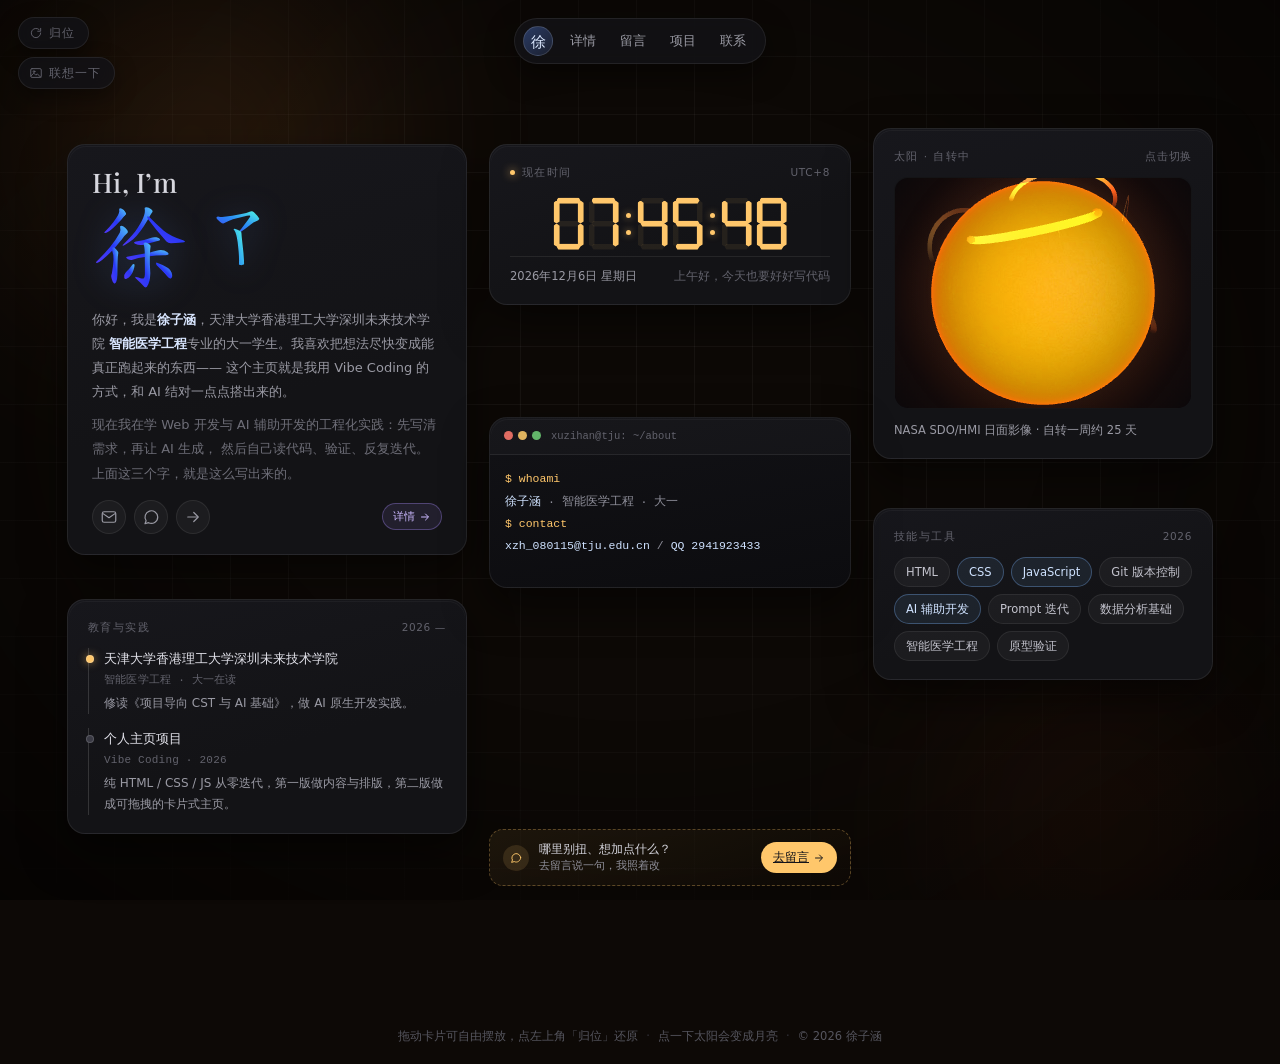
==== commit 5eacc2e8: "移除首页音乐卡与「歌库」页 站点上不再有任何音乐功能；商业歌曲的音频一律不发布，只在本地保留（见 audio/README.txt）。  - index.html：删首页音乐卡、歌库页、顶栏音乐按钮、" ====
--- a/index.html
+++ b/index.html
@@ -62,7 +62,6 @@
           <a href="#/guestbook" data-route="guestbook">留言</a>
           <a href="#/projects" data-route="projects">项目</a>
           <a href="#/contact" data-route="contact">联系</a>
-          <a href="#/library" data-route="library">歌库</a>
         </nav>
       </div>
     </header>
@@ -95,9 +94,6 @@
           <button class="icon-btn" type="button" data-focus="experience" title="看我的经历" aria-label="看我的经历">
             <svg viewBox="0 0 24 24" aria-hidden="true"><path d="M5 12h13" /><path d="M13 6l6 6-6 6" /></svg>
           </button>
-          <button class="icon-btn" type="button" data-focus="music" title="播放歌单" aria-label="播放歌单">
-            <svg viewBox="0 0 24 24" aria-hidden="true"><circle cx="7" cy="17.5" r="2.5" /><circle cx="18" cy="15.5" r="2.5" /><path d="M9.5 17.5V7l11-2v10.5" /></svg>
-          </button>
           <a class="pill-tag pill-link" href="#/detail" title="看这个主页的详情" aria-label="看详情">
             详情
             <svg viewBox="0 0 24 24" aria-hidden="true"><path d="M5 12h13" /><path d="M13 6l6 6-6 6" /></svg>
@@ -119,57 +115,7 @@
         </div>
       </section>
 
-      <!-- ③ 音乐播放器（模块三：播放歌库清单；也支持把本地文件拖进来试听） -->
-      <section class="card card-music module" id="music" data-card="music" data-nav="music">
-        <div class="card-label">
-          <span>正在播放</span>
-          <span class="label-right dim" id="musicCount">0 首</span>
-        </div>
-        <div class="music-row">
-          <div class="eq" id="eq" aria-hidden="true">
-            <span></span><span></span><span></span><span></span><span></span>
-          </div>
-          <div class="music-title" id="musicTitle">还没有歌</div>
-          <button class="pick" id="musicPick" type="button" title="选择本地音频文件" aria-label="选择本地音频文件">
-            <svg viewBox="0 0 24 24" aria-hidden="true"><path d="M8 16l8-8" /><path d="M15 5h4v4" /><path d="M16.5 13.5V19H5V7.5h5.5" /></svg>
-          </button>
-        </div>
-        <div class="bar" id="musicBar" role="slider" aria-label="播放进度" aria-valuemin="0" aria-valuemax="100" aria-valuenow="0" tabindex="0">
-          <div class="bar-fill" id="musicFill"></div>
-          <div class="bar-knob" id="musicKnob"></div>
-        </div>
-        <div class="music-time">
-          <span id="musicCur">0:00</span>
-          <span id="musicDur">0:00</span>
-        </div>
-        <div class="music-ctrl">
-          <button class="ctl" id="musicPrev" type="button" title="上一首" aria-label="上一首">
-            <svg viewBox="0 0 24 24" aria-hidden="true"><path d="M6 5v14" /><path d="M19 5l-10 7 10 7z" /></svg>
-          </button>
-          <button class="ctl primary" id="musicPlay" type="button" title="播放 / 暂停" aria-label="播放或暂停">
-            <svg viewBox="0 0 24 24" class="ic-play" aria-hidden="true"><path d="M7 4l13 8-13 8z" /></svg>
-            <!-- 暂停图标必须画成「有面积的色块」：主按钮那份样式是 fill:currentColor + stroke:none，
-                 两条只描边不填充的竖线会变成零面积 → 播放时整颗按钮看着是空的（之前那个 bug）。
-                 所以这里用两个圆角矩形，靠填充上色，跟播放三角是同一套逻辑。 -->
-            <svg viewBox="0 0 24 24" class="ic-pause" aria-hidden="true"><rect x="7.25" y="4.5" width="3.5" height="15" rx="1.75" /><rect x="13.25" y="4.5" width="3.5" height="15" rx="1.75" /></svg>
-          </button>
-          <button class="ctl" id="musicNext" type="button" title="下一首" aria-label="下一首">
-            <svg viewBox="0 0 24 24" aria-hidden="true"><path d="M18 5v14" /><path d="M5 5l10 7-10 7z" /></svg>
-          </button>
-          <button class="ctl toggle" id="musicLoop" type="button" title="单曲循环" aria-label="单曲循环">
-            <svg viewBox="0 0 24 24" aria-hidden="true"><path d="M4 12a8 8 0 0 1 8-8h4" /><path d="M20 12a8 8 0 0 1-8 8H8" /><path d="M14 1.5L17 4l-3 2.5" /><path d="M10 22.5L7 20l3-2.5" /></svg>
-          </button>
-          <div class="vol">
-            <svg viewBox="0 0 24 24" aria-hidden="true" class="vol-ic"><path d="M4 9h3l4.5-3.5v13L7 15H4z" /><path d="M15.5 9.5a3.5 3.5 0 0 1 0 5" /></svg>
-            <input type="range" id="musicVol" min="0" max="100" value="80" aria-label="音量" />
-          </div>
-        </div>
-        <div class="music-hint" id="musicHint"></div>
-        <audio id="audio" preload="metadata"></audio>
-        <input type="file" id="musicFile" accept="audio/*" multiple hidden />
-      </section>
-
-      <!-- ④ 太阳 / 月亮（模块四：点击切换，太阳自转 + 日珥，月亮带环形山） -->
+      <!-- ③ 太阳 / 月亮（模块三：点击切换，太阳自转 + 日珥，月亮带环形山） -->
       <section class="card card-celestial module is-sun" id="celestial" data-card="celestial">
         <div class="card-label">
           <span id="celestialLabel">太阳 · 自转中</span>
@@ -184,7 +130,7 @@
         </div>
       </section>
 
-      <!-- ⑤ 技能（第一版内容：标签胶囊） -->
+      <!-- ④ 技能（第一版内容：标签胶囊） -->
       <section class="card card-skills module" id="skills" data-card="skills" data-nav="skills">
         <div class="card-label"><span>技能与工具</span><span class="label-right dim">2026</span></div>
         <div class="tag-cloud">
@@ -200,7 +146,7 @@
         </div>
       </section>
 
-      <!-- ⑥ 经历（第一版内容） -->
+      <!-- ⑤ 经历（第一版内容） -->
       <section class="card card-exp module" id="experience" data-card="experience" data-nav="experience">
         <div class="card-label"><span>教育与实践</span><span class="label-right dim">2026 —</span></div>
         <ul class="timeline">
@@ -217,7 +163,7 @@
         </ul>
       </section>
 
-      <!-- ⑦ 联系（终端卡片） -->
+      <!-- ⑥ 联系（终端卡片） -->
       <section class="card card-term module" id="contact" data-card="contact" data-nav="contact">
         <div class="term-bar">
           <span class="term-dots" aria-hidden="true"><i></i><i></i><i></i></span>
@@ -226,7 +172,7 @@
         <pre class="term-body" id="termBody"></pre>
       </section>
 
-      <!-- ⑧ 引导条（在中列下方的空地上）：一句话把有意见的人指到留言页去。
+      <!-- ⑦ 引导条（在中列下方的空地上）：一句话把有意见的人指到留言页去。
            故意不加 .card / data-card —— 它不是内容卡片，不参与拖拽，也不进「归位」。 -->
       <aside class="ask-guide" id="askGuide">
         <span class="ask-guide-ic" aria-hidden="true">
@@ -421,13 +367,13 @@
         <article class="proj-card proj-wide">
           <h3>这个主页本身</h3>
           <p class="proj-meta">Vibe Coding · 2026</p>
-          <p>纯 HTML / CSS / JS 从零写起，一版一版改出来的个人主页：可拖拽卡片、汉字笔顺、数码管时钟、太阳与月亮、歌库。</p>
+          <p>纯 HTML / CSS / JS 从零写起，一版一版改出来的个人主页：可拖拽卡片、汉字笔顺、数码管时钟、太阳与月亮。</p>
           <button class="page-btn ghost proj-toggle" type="button" data-open="tech-detail" aria-expanded="false" aria-controls="tech-detail">看技术细节</button>
           <div class="proj-tool" id="tech-detail" hidden>
             <ol class="detail-list">
               <li>
                 <h3>可拖拽的卡片主页</h3>
-                <p>七张卡片绝对定位排成三列，用指针事件实现拖动，位置记在浏览器里；左上角「归位」一键还原，窄屏自动变单列。</p>
+                <p>六张卡片绝对定位排成三列，用指针事件实现拖动，位置记在浏览器里；左上角「归位」一键还原，窄屏自动变单列。</p>
               </li>
               <li>
                 <h3>汉字笔顺</h3>
@@ -441,10 +387,6 @@
                 <h3>太阳与月亮</h3>
                 <p>Three.js 写自定义着色器：太阳是程序化日面加日珥弧环和临边昏暗；月亮用 NASA LRO 反照率贴图现场派生高度，做出月海起伏。点一下就能互换。</p>
               </li>
-              <li>
-                <h3>歌库</h3>
-                <p>曲目清单放在 audio/ 目录，歌库页面按歌名和歌手实时筛选，点一行就能播。</p>
-              </li>
             </ol>
           </div>
         </article>
@@ -477,34 +419,6 @@
         </figure>
       </section>
 
-      <!-- 歌库 -->
-      <section class="page" data-page="library" hidden>
-        <div class="page-head">
-          <h2>歌库</h2>
-          <p class="page-lead">我收藏的歌 · 按歌名或歌手搜索</p>
-        </div>
-        <div class="lib-bar">
-          <svg class="lib-ic" viewBox="0 0 24 24" aria-hidden="true"><circle cx="11" cy="11" r="6.5" /><path d="M16.2 16.2 21 21" /></svg>
-          <input type="search" id="libSearch" placeholder="搜索歌名 / 歌手…" autocomplete="off" aria-label="搜索歌名或歌手" />
-          <span class="lib-count" id="libCount">0 首</span>
-        </div>
-        <div class="lib-list" id="libList"></div>
-        <p class="lib-empty" id="libEmpty">歌库还空着。</p>
-        <audio id="libAudio" preload="metadata"></audio>
-      </section>
-    </div>
-
-    <!-- ===== 右上角：进页面问一句要不要音乐（默认一声都不出，不点就什么都不发生） ===== -->
-    <div class="music-ask" id="musicAsk" role="dialog" aria-label="背景音乐询问" hidden>
-      <svg class="music-ask-ic" viewBox="0 0 24 24" aria-hidden="true"><path d="M9 18V6.5l10-2V16" /><circle cx="6.5" cy="18" r="2.5" /><circle cx="16.5" cy="16" r="2.5" /></svg>
-      <div class="music-ask-txt">
-        <strong>想不想来点音乐？</strong>
-        <span id="musicAskSub">随机放一首，随时可以停</span>
-      </div>
-      <div class="music-ask-btns">
-        <button class="page-btn" id="musicAskYes" type="button">来一首</button>
-        <button class="page-btn ghost" id="musicAskNo" type="button">不用了</button>
-      </div>
     </div>
 
     <!-- ===== 底部提示 ===== -->
@@ -522,10 +436,8 @@
     <script src="js/hanzi.js"></script>
     <script src="js/sun-moon.js"></script>
     <script src="js/modules.js"></script>
-    <script src="audio/library.js"></script>
     <script src="js/router.js"></script>
     <script src="js/pages.js"></script>
-    <script src="js/library.js"></script>
     <script src="js/tools.js"></script>
     <script src="js/mood.js"></script>
     <script src="js/cursor.js"></script>
--- a/style.css
+++ b/style.css
@@ -410,8 +410,7 @@
 /* 画作模式：主页上除「归位」「联想一下」以外的都收起来 */
 body.muse .topbar,
 body.muse .stage,
-body.muse .hintbar,
-body.muse .music-ask {
+body.muse .hintbar {
   display: none !important;
 }
 
@@ -424,80 +423,6 @@
 body.muse .corner-muse {
   color: var(--amber);
   border-color: rgba(255, 199, 107, 0.44);
-}
-
-/* ---------- 进页面时的音乐询问（右上角，不点就什么都不发生） ---------- */
-.music-ask {
-  position: fixed;
-  top: 17px;
-  right: 18px;
-  z-index: 950;
-  width: 272px;
-  display: grid;
-  grid-template-columns: 20px minmax(0, 1fr);
-  gap: 8px 10px;
-  padding: 13px 14px;
-  border-radius: 15px;
-  background: linear-gradient(165deg, rgba(26, 26, 33, 0.96), rgba(16, 16, 21, 0.96));
-  border: 1px solid var(--line-strong);
-  box-shadow: 0 16px 40px rgba(0, 0, 0, 0.55);
-  backdrop-filter: blur(12px);
-  animation: ask-in 0.5s cubic-bezier(0.22, 1, 0.36, 1) both;
-}
-
-@keyframes ask-in {
-  from {
-    opacity: 0;
-    transform: translateY(-8px) scale(0.97);
-  }
-  to {
-    opacity: 1;
-    transform: none;
-  }
-}
-
-.music-ask-ic {
-  width: 20px;
-  height: 20px;
-  align-self: start;
-  margin-top: 1px;
-  fill: none;
-  stroke: var(--amber);
-  stroke-width: 1.6;
-  stroke-linecap: round;
-  stroke-linejoin: round;
-}
-
-.music-ask-txt {
-  display: flex;
-  flex-direction: column;
-  gap: 2px;
-  min-width: 0;
-}
-
-.music-ask-txt strong {
-  font-size: 13px;
-  font-weight: 600;
-  letter-spacing: 0.02em;
-}
-
-.music-ask-txt span {
-  font-size: 11.5px;
-  line-height: 1.5;
-  color: var(--dim);
-}
-
-.music-ask-btns {
-  grid-column: 1 / -1;
-  display: flex;
-  justify-content: flex-end;
-  gap: 8px;
-}
-
-.music-ask .page-btn {
-  padding: 5px 12px;
-  font-size: 12px;
-  white-space: nowrap;
 }
 
 /* ---------- 舞台与卡片 ---------- */
@@ -829,243 +754,7 @@
   padding-top: 9px;
 }
 
-/* ---------- ③ 音乐播放器 ---------- */
-.card-music {
-  left: calc(50% - 151px);
-  top: 33%;
-  width: 362px;
-}
-
-.music-row {
-  display: flex;
-  align-items: center;
-  gap: 10px;
-}
-
-.eq {
-  display: flex;
-  align-items: flex-end;
-  gap: 2px;
-  height: 18px;
-  flex: 0 0 auto;
-}
-
-.eq span {
-  width: 2.5px;
-  height: 5px;
-  background: var(--pink);
-  border-radius: 2px;
-  opacity: 0.45;
-}
-
-.eq.on span {
-  opacity: 0.9;
-}
-
-.music-title {
-  flex: 1 1 auto;
-  font-size: 13px;
-  color: var(--text);
-  white-space: nowrap;
-  overflow: hidden;
-  text-overflow: ellipsis;
-}
-
-.music-title.empty {
-  color: var(--dim);
-}
-
-.pick {
-  flex: 0 0 auto;
-  width: 26px;
-  height: 26px;
-  display: grid;
-  place-items: center;
-  border-radius: 8px;
-  border: 1px solid var(--line);
-  background: transparent;
-  color: var(--dim);
-  cursor: pointer;
-  transition: color 0.18s, border-color 0.18s;
-}
-
-.pick:hover {
-  color: var(--text);
-  border-color: var(--line-strong);
-}
-
-.pick svg {
-  width: 14px;
-  height: 14px;
-}
-
-.bar {
-  position: relative;
-  height: 4px;
-  margin: 14px 0 6px;
-  border-radius: 999px;
-  background: rgba(255, 255, 255, 0.08);
-  cursor: pointer;
-}
-
-.bar-fill {
-  position: absolute;
-  left: 0;
-  top: 0;
-  bottom: 0;
-  width: 0%;
-  border-radius: 999px;
-  background: linear-gradient(90deg, #ff5ea8, #ff9ad0);
-}
-
-.bar-knob {
-  position: absolute;
-  top: 50%;
-  left: 0%;
-  width: 9px;
-  height: 9px;
-  margin: -4.5px 0 0 -4.5px;
-  border-radius: 50%;
-  background: #fff;
-  box-shadow: 0 0 8px rgba(255, 111, 174, 0.7);
-  opacity: 0;
-  transition: opacity 0.18s;
-}
-
-.bar:hover .bar-knob,
-.bar.active .bar-knob {
-  opacity: 1;
-}
-
-.music-time {
-  display: flex;
-  justify-content: space-between;
-  font-family: var(--mono);
-  font-size: 10.5px;
-  color: var(--dim);
-  letter-spacing: 0.04em;
-}
-
-.music-ctrl {
-  display: flex;
-  align-items: center;
-  gap: 8px;
-  margin-top: 12px;
-}
-
-.ctl {
-  width: 30px;
-  height: 30px;
-  display: grid;
-  place-items: center;
-  border-radius: 50%;
-  border: 1px solid var(--line);
-  background: rgba(255, 255, 255, 0.03);
-  color: var(--muted);
-  cursor: pointer;
-  transition: color 0.18s, background 0.18s, border-color 0.18s;
-}
-
-.ctl:hover {
-  color: var(--text);
-  border-color: var(--line-strong);
-}
-
-.ctl.primary {
-  width: 36px;
-  height: 36px;
-  background: linear-gradient(150deg, #ff6fae, #d94f95);
-  border-color: transparent;
-  color: #1a0b13;
-}
-
-.ctl.primary:hover {
-  background: linear-gradient(150deg, #ff86bd, #e75fa4);
-}
-
-.ctl.toggle.active {
-  color: var(--pink);
-  border-color: rgba(255, 111, 174, 0.45);
-  background: rgba(255, 111, 174, 0.1);
-}
-
-.ctl svg {
-  width: 15px;
-  height: 15px;
-}
-
-.ctl.primary svg {
-  width: 16px;
-  height: 16px;
-  fill: currentColor;
-  stroke: none;
-}
-
-#musicPlay .ic-pause {
-  display: none;
-}
-
-.card-music.playing #musicPlay .ic-play {
-  display: none;
-}
-
-.card-music.playing #musicPlay .ic-pause {
-  display: block;
-}
-
-.vol {
-  display: flex;
-  align-items: center;
-  gap: 6px;
-  margin-left: auto;
-  color: var(--dim);
-}
-
-.vol-ic {
-  width: 15px;
-  height: 15px;
-}
-
-.vol input[type="range"] {
-  -webkit-appearance: none;
-  appearance: none;
-  width: 58px;
-  height: 3px;
-  border-radius: 999px;
-  background: rgba(255, 255, 255, 0.12);
-  cursor: pointer;
-}
-
-.vol input[type="range"]::-webkit-slider-thumb {
-  -webkit-appearance: none;
-  appearance: none;
-  width: 10px;
-  height: 10px;
-  border-radius: 50%;
-  background: #d9d9e2;
-  border: none;
-}
-
-.music-hint {
-  margin-top: 12px;
-  padding-top: 10px;
-  border-top: 1px solid var(--line);
-  font-size: 10.5px;
-  line-height: 1.6;
-  color: #5f5f69;
-}
-
-/* 没有临时消息时整块收起来，别留一道空的分隔线 */
-.music-hint:empty {
-  display: none;
-}
-
-.card-music.drop {
-  border-color: rgba(255, 111, 174, 0.55);
-  box-shadow: var(--shadow), 0 0 0 3px rgba(255, 111, 174, 0.16);
-}
-
-/* ---------- ④ 太阳 / 月亮 ---------- */
+/* ---------- ③ 太阳 / 月亮 ---------- */
 .card-celestial {
   left: calc(50% + 233px);
   top: 7%;
@@ -1134,7 +823,7 @@
   color: var(--muted);
 }
 
-/* ---------- ⑤ 技能标签 ---------- */
+/* ---------- ④ 技能标签 ---------- */
 .card-skills {
   left: calc(50% + 233px);
   top: 53%;
@@ -1170,7 +859,7 @@
   background: rgba(127, 182, 255, 0.09);
 }
 
-/* ---------- ⑥ 经历 ---------- */
+/* ---------- ⑤ 经历 ---------- */
 .card-exp {
   left: calc(50% - 573px);
   top: 64%;
@@ -1228,10 +917,10 @@
   margin-top: 3px;
 }
 
-/* ---------- ⑦ 终端卡片 ---------- */
+/* ---------- ⑥ 终端卡片 ---------- */
 .card-term {
   left: calc(50% - 151px);
-  top: 62%;
+  top: 42%;
   width: 362px;
   padding: 0;
   overflow: hidden;
@@ -1308,7 +997,7 @@
   animation: blink 1.05s steps(1, end) infinite;
 }
 
-/* ---------- ⑧ 引导条：把想提意见的人指到留言页 ---------- */
+/* ---------- ⑦ 引导条：把想提意见的人指到留言页 ---------- */
 /* 它刻意没有 .card —— eachCard() 抓的是 stage.querySelectorAll(".card")，
    所以它不进拖拽、不进「归位」，也不会被算进卡片数。
    贴着舞台底边摆：上面的卡片被拖到哪儿，都不会跟它撞上。
@@ -1437,7 +1126,6 @@
     width: 340px;
   }
   .card-clock,
-  .card-music,
   .card-term {
     left: calc(50% - 155px);
     width: 340px;
@@ -1476,25 +1164,22 @@
   .card-clock {
     order: 2;
   }
-  .card-music {
+  .card-celestial {
     order: 3;
   }
-  .card-celestial {
+  .card-skills {
     order: 4;
   }
-  .card-skills {
+  .card-exp {
     order: 5;
   }
-  .card-exp {
+  .card-term {
     order: 6;
-  }
-  .card-term {
-    order: 7;
   }
   .ask-guide {
     position: static;
     width: auto;
-    order: 8;
+    order: 7;
     margin-top: 2px;
   }
   .name-row {
@@ -1521,12 +1206,6 @@
   .corner-muse {
     top: 52px;
   }
-  .music-ask {
-    top: 12px;
-    right: 12px;
-    left: 56px;
-    width: auto;
-  }
 }
 
 @media (prefers-reduced-motion: reduce) {
@@ -1535,7 +1214,6 @@
   .term-body .cursor {
     animation: none;
   }
-  .music-ask,
   .painting,
   .painting-veil {
     animation: none;
@@ -1543,7 +1221,7 @@
   }
 }
 
-/* ===== 独立页面（hash 路由：#/detail · #/guestbook · #/projects · #/contact · #/library） ===== */
+/* ===== 独立页面（hash 路由：#/detail · #/guestbook · #/projects · #/contact） ===== */
 /* hidden 优先级最高的保险：窄屏下 .stage 是 flex，普通 hidden 会被 display 覆盖 */
 [hidden] {
   display: none !important;
@@ -2110,141 +1788,12 @@
   }
 }
 
-/* 歌库 */
-.lib-bar {
-  display: flex;
-  align-items: center;
-  gap: 10px;
-  padding: 9px 13px;
-  background: var(--card);
-  border: 1px solid var(--line);
-  border-radius: 999px;
-  transition: border-color 0.18s;
-}
-
-.lib-bar:focus-within {
-  border-color: rgba(127, 182, 255, 0.42);
-}
-
-.lib-ic {
-  width: 16px;
-  height: 16px;
-  flex: none;
-  fill: none;
-  stroke: var(--dim);
-  stroke-width: 1.8;
-  stroke-linecap: round;
-}
-
-.lib-bar input {
-  flex: 1;
-  min-width: 0;
-  background: transparent;
-  border: none;
-  outline: none;
-  color: var(--text);
-  font-family: inherit;
-  font-size: 13.5px;
-}
-
-.lib-bar input::placeholder {
-  color: var(--dim);
-}
-
-.lib-count {
-  flex: none;
-  font-size: 12px;
-  color: var(--dim);
-  letter-spacing: 0.06em;
-}
-
-.lib-list {
-  margin-top: 12px;
-  display: flex;
-  flex-direction: column;
-  gap: 4px;
-}
-
-.lib-row {
-  display: flex;
-  align-items: center;
-  gap: 12px;
-  width: 100%;
-  padding: 11px 13px;
-  background: transparent;
-  border: 1px solid transparent;
-  border-radius: 12px;
-  color: var(--text);
-  font-family: inherit;
-  font-size: 13.5px;
-  text-align: left;
-  cursor: pointer;
-  transition: background 0.16s, border-color 0.16s;
-}
-
-.lib-row:hover {
-  background: rgba(255, 255, 255, 0.035);
-  border-color: var(--line);
-}
-
-.lib-row.is-playing {
-  background: rgba(127, 182, 255, 0.09);
-  border-color: rgba(127, 182, 255, 0.3);
-}
-
-.lib-idx {
-  flex: none;
-  width: 18px;
-  font-size: 11.5px;
-  color: var(--dim);
-  letter-spacing: 0.06em;
-}
-
-.lib-title {
-  flex: 1;
-  min-width: 0;
-  overflow: hidden;
-  text-overflow: ellipsis;
-  white-space: nowrap;
-}
-
-.lib-artist {
-  flex: none;
-  max-width: 34%;
-  overflow: hidden;
-  text-overflow: ellipsis;
-  white-space: nowrap;
-  font-size: 12.5px;
-  color: var(--muted);
-}
-
-.lib-dur {
-  flex: none;
-  font-size: 11.5px;
-  color: var(--dim);
-  font-variant-numeric: tabular-nums;
-}
-
-.lib-empty {
-  margin: 16px 0 0;
-  color: var(--dim);
-  font-size: 13px;
-  line-height: 1.9;
-}
-
-.lib-hit {
-  color: var(--amber);
-}
-
 @media (max-width: 900px) {
   .pages {
     padding: 18px 16px 70px;
   }
   .page h2 {
     font-size: 25px;
-  }
-  .lib-artist {
-    max-width: 26%;
   }
   .detail-list li {
     padding-left: 28px;
@@ -2272,7 +1821,7 @@
    光标：换成小图标 + 划过背景时的一圈涟漪
    ------------------------------------------------------------
    这一段故意写在文件最末尾：上面有十几处 cursor: pointer / grab / default
-   （按钮、卡片、滑块、歌单行…），同优先级下写在后面才会赢，
+   （按钮、卡片、输入框…），同优先级下写在后面才会赢，
    这样整站都是同一只小图标，不会这里一个手型、那里一个箭头。
    涟漪层 #cursorFx 在 index.html 里紧跟背景之后，也是 z-index: 1：
    浮在背景之上、又在卡片和画作之下，看画时被画整个盖住。
@@ -2294,16 +1843,11 @@
 .card,
 .card.grab,
 .card.dragging,
-.pick,
-.ctl,
-.bar,
 .nav-reset,
 .corner-reset,
 .icon-btn,
 .pill-link,
-.page-btn,
-.lib-row,
-.vol input[type="range"] {
+.page-btn {
   cursor: var(--cursor-icon), auto;
 }
 
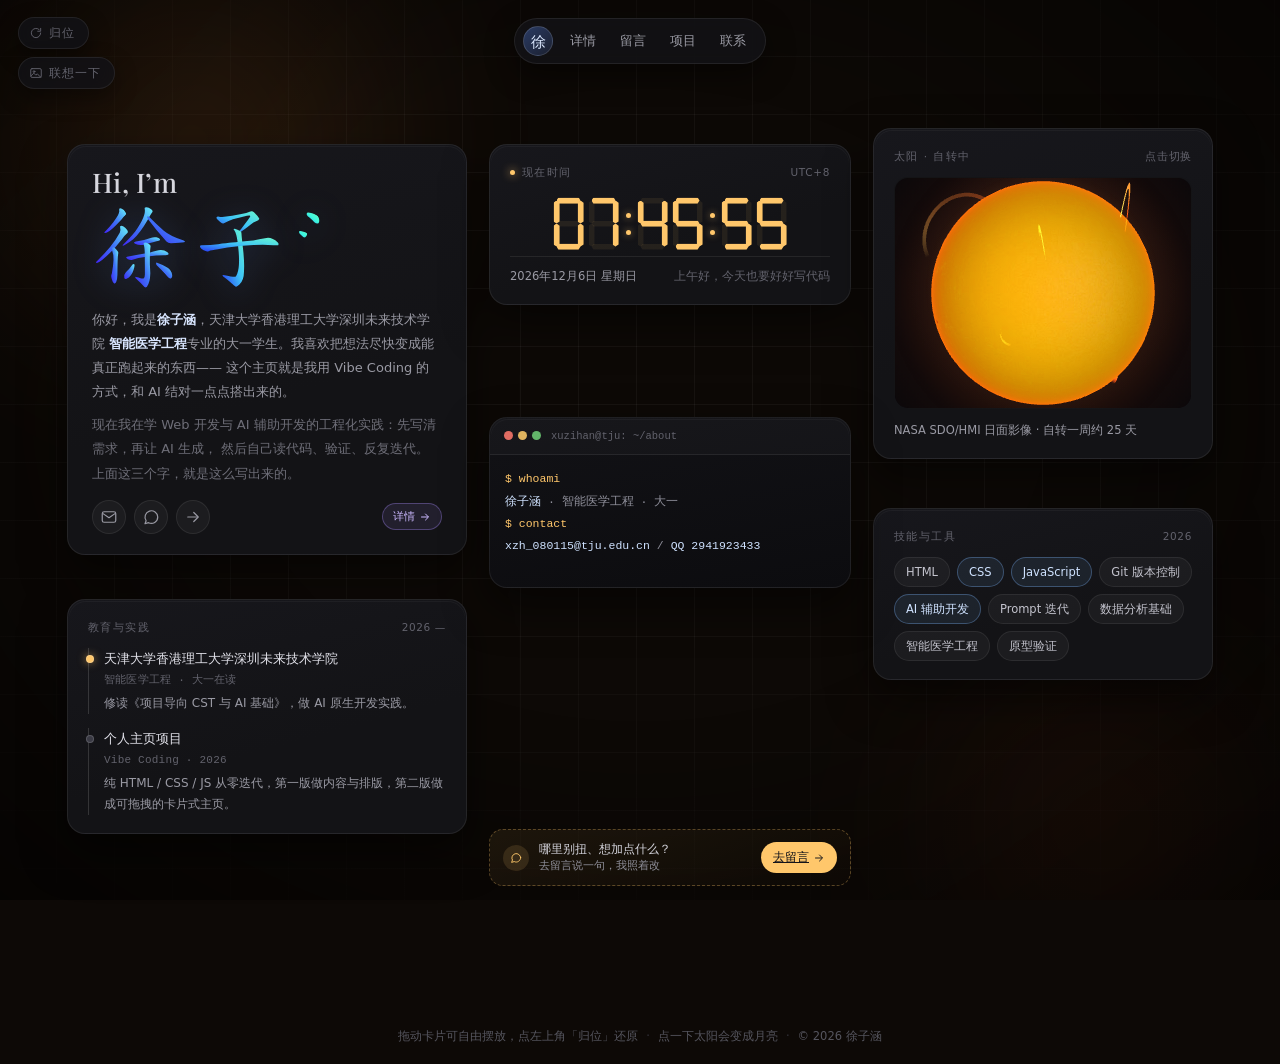
==== commit 4a07656e: "删除项目页的在线课程表外链卡 - index.html：移除「班级课程表」那张 proj-card（含 26shangying2-timetable 外链） - 项目页现在是 4 个工具卡 + 「这个" ====
--- a/index.html
+++ b/index.html
@@ -354,13 +354,6 @@
               <button class="page-btn" type="button" data-run="fib">算出来</button>
               <p class="tool-out" id="fibOut" role="status" aria-live="polite"></p>
             </div>
-          </article>
-
-          <article class="proj-card">
-            <h3>班级课程表</h3>
-            <p class="proj-meta">网页 · PWA · 2026</p>
-            <p>给班里做的课表网页：按周显示每天的课与作息，做了手机 / 电脑两套版面，带当前位置的天气与分时预报，还能装到桌面，断网也能打开。</p>
-            <a class="page-btn ghost" href="https://xuzihan115.github.io/26shangying2-timetable/" target="_blank" rel="noopener">打开看看</a>
           </article>
         </div>
 
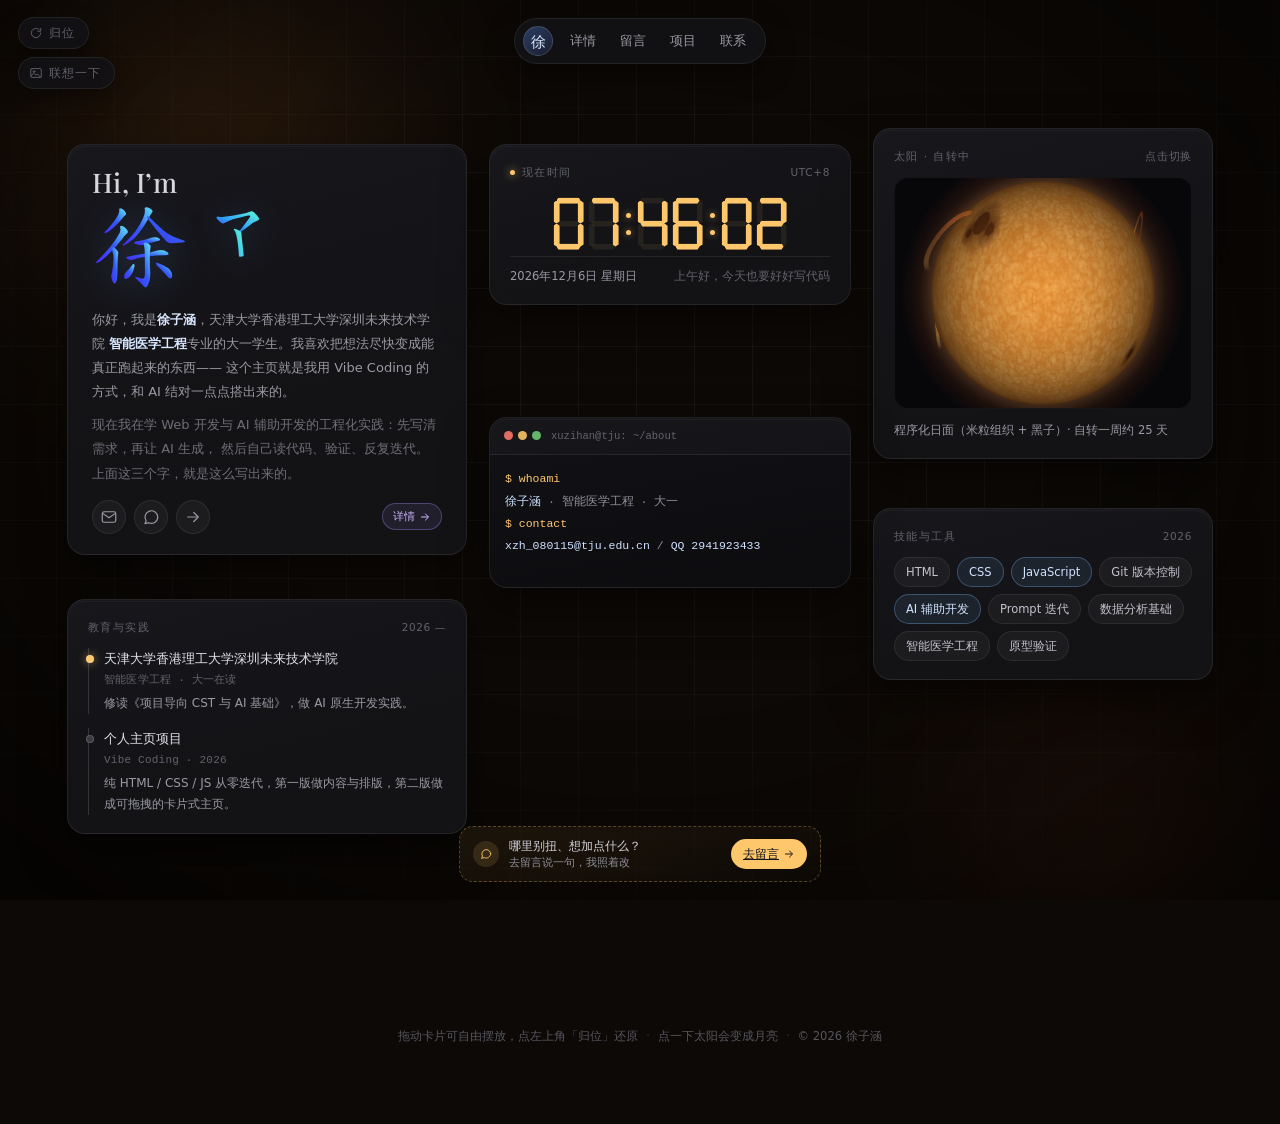
==== commit 87fe700f: "太阳改用程序化日面 + 课表卡换新址 + 引导条固定在底部 一次提交三件事：  1. 项目页把「班级课程表」那张卡片加回来，外链换成新地址    https://xuzihan115.github.i" ====
--- a/index.html
+++ b/index.html
@@ -352,10 +352,18 @@
                 <input type="number" id="fibN" min="1" max="500" step="1" inputmode="numeric" placeholder="30" />
               </label>
               <button class="page-btn" type="button" data-run="fib">算出来</button>
-              <p class="tool-out" id="fibOut" role="status" aria-live="polite"></p>
-            </div>
+                <p class="tool-out" id="fibOut" role="status" aria-live="polite"></p>
+              </div>
+            </article>
+
+          <article class="proj-card">
+            <h3>班级课程表</h3>
+            <p class="proj-meta">网页 · PWA · 2026</p>
+            <p>给班里做的课表网页：按周显示每天的课与作息，做了手机 / 电脑两套版面，带当前位置的天气与分时预报，还能装到桌面，断网也能打开。</p>
+            <a class="page-btn ghost" href="https://xuzihan115.github.io/26shangying2-timetable-2/" target="_blank" rel="noopener">打开看看</a>
           </article>
-        </div>
+          </div>
+
 
         <article class="proj-card proj-wide">
           <h3>这个主页本身</h3>
--- a/style.css
+++ b/style.css
@@ -1000,14 +1000,17 @@
 /* ---------- ⑦ 引导条：把想提意见的人指到留言页 ---------- */
 /* 它刻意没有 .card —— eachCard() 抓的是 stage.querySelectorAll(".card")，
    所以它不进拖拽、不进「归位」，也不会被算进卡片数。
-   贴着舞台底边摆：上面的卡片被拖到哪儿，都不会跟它撞上。
-   窗口太矮（中列已经没空地了）时干脆不显示。 */
+   固定在视口底部正中间：不管窗口多宽、多矮，卡片被拖到哪儿，
+   它都站在页面最下面的同一个点上，不会被任何卡片压住。
+   .stage 只有 position: relative，没有 transform，所以这里的 fixed 是相对视口生效的；
+   切到子页面时 router.js 会把 .stage 整个 hidden，它会跟着一起收起来。 */
 .ask-guide {
-  position: absolute;
-  left: calc(50% - 151px);
-  bottom: 10px;
+  position: fixed;
+  left: 50%;
+  bottom: 18px;
+  transform: translateX(-50%);
   z-index: 15;
-  width: 362px;
+  width: min(362px, calc(100vw - 28px));
   box-sizing: border-box;
   display: flex;
   align-items: center;
@@ -1092,13 +1095,8 @@
   transform: translateX(2px);
 }
 
-/* 只在「三列绝对定位」的宽屏上按高度收起来：窗口一矮，中列就没有落脚的地方了。
-   手机上它是文档流里的一行，跟着单列往下排，不需要躲。 */
-@media (min-width: 901px) and (max-height: 760px) {
-  .ask-guide {
-    display: none;
-  }
-}
+/* 它现在是 fixed 的，不再受「窗口一矮、中列没空地」影响，所以不按高度隐藏：
+   无论窗口多矮，它都留在页面最下面正中间。 */
 
 /* ---------- 底部提示 ---------- */
 .hintbar {
@@ -1109,7 +1107,8 @@
   justify-content: center;
   align-items: center;
   gap: 8px;
-  padding: 14px 16px 18px;
+  /* 底部多留一截：fixed 的引导条悬浮在页面最下方，这行提示要让开它 */
+  padding: 14px 16px 78px;
   font-size: 11.5px;
   color: #55555e;
 }
@@ -1135,10 +1134,7 @@
     left: calc(50% + 203px);
     width: 310px;
   }
-  .ask-guide {
-    left: calc(50% - 155px);
-    width: 340px;
-  }
+  /* 引导条是 fixed 的，宽度靠 min() 自己收，不跟着列宽走，这里不用再覆盖 */
 }
 
 /* ---------- 手机：卡片回到文档流，单列纵向排 ---------- */
@@ -1176,12 +1172,8 @@
   .card-term {
     order: 6;
   }
-  .ask-guide {
-    position: static;
-    width: auto;
-    order: 7;
-    margin-top: 2px;
-  }
+  /* 手机上它照样 fixed 在页面最下面正中间，不再排进单列文档流里。
+     宽度由 min(362px, 100vw - 28px) 收窄，两边各留 14px。 */
   .name-row {
     height: 76px;
   }
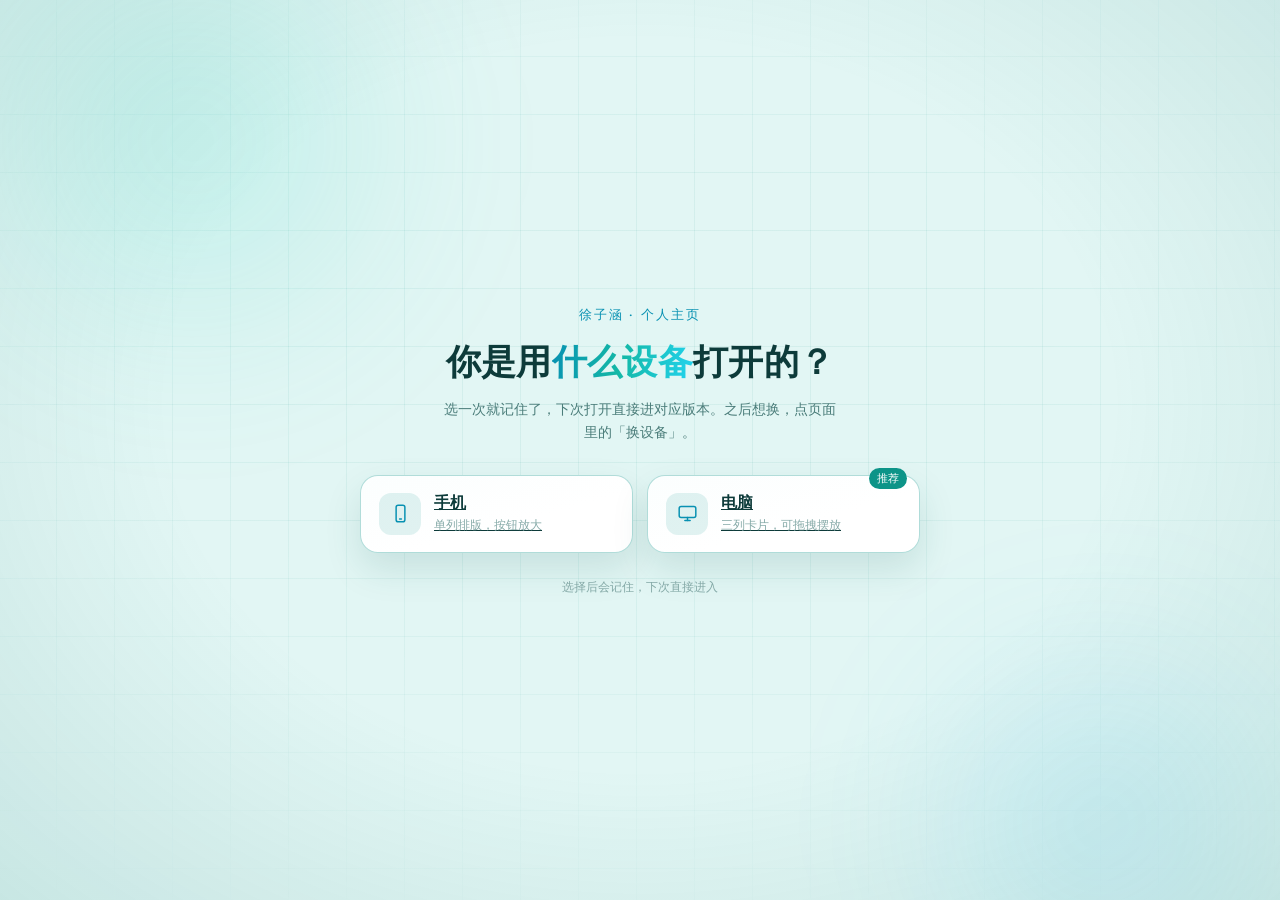
==== commit 6c1ff497: "加设备选择页：手机 / 电脑二选一并记住，新增手机版单列版面 首页入口改成先选设备： - index.html 变成选择页，首次进入先选手机还是电脑 - 选择存进 localStorage（xz_de" ====
--- a/index.html
+++ b/index.html
@@ -3,12 +3,210 @@
   <head>
     <meta charset="UTF-8" />
     <meta name="viewport" content="width=device-width, initial-scale=1.0" />
-    <meta name="description" content="徐子涵的个人主页 —— 可拖拽模块 · 汉字笔顺 · 太阳与月亮" />
-    <title>徐子涵 · 个人主页</title>
+    <meta name="description" content="徐子涵的个人主页 —— 先选一下你是用手机还是电脑打开" />
+    <meta name="theme-color" content="#e2f6f4" />
+    <title>选择设备 · 徐子涵</title>
     <link rel="stylesheet" href="style.css" />
+
+    <!-- ===== 记忆判断：必须放在最前面 =====
+         写在 <head> 里、且在浏览器开始画页面之前跑，命中记忆就直接 replace 走人，
+         所以老访客连「闪一下选择页」都不会看到。
+         带 ?switch=1 是点「换设备」主动回来的，这种时候必须让选择页正常显示。 ===== -->
+    <script>
+      (function () {
+        var saved = null;
+        try {
+          saved = localStorage.getItem("xz_device");
+        } catch (e) {
+          saved = null; // 隐私模式里 localStorage 可能直接抛错，当作没选过
+        }
+
+        var force = String(location.search || "").indexOf("switch=1") >= 0;
+
+        if (!force && (saved === "mobile" || saved === "desktop")) {
+          location.replace(saved === "mobile" ? "mobile.html" : "desktop.html");
+        }
+      })();
+    </script>
+
+    <style>
+      /* 选择页自己的一小段样式。
+         底色、网格、光晕、字体、圆角全部复用 style.css 的变量和 .backdrop，
+         所以主页换配色时这里会自动跟着变，不用改第二遍。 */
+      body.choose-page {
+        min-height: 100vh;
+        min-height: 100dvh;
+        display: flex;
+        align-items: center;
+        justify-content: center;
+        padding: 28px 20px;
+        font-family: var(--sans);
+        color: var(--text);
+      }
+
+      .choose {
+        position: relative;
+        z-index: 10;
+        width: min(560px, 100%);
+        text-align: center;
+      }
+
+      .choose-eyebrow {
+        margin: 0 0 14px;
+        font-family: var(--serif);
+        font-size: 13px;
+        letter-spacing: 0.16em;
+        text-transform: uppercase;
+        color: var(--accent);
+      }
+
+      .choose-title {
+        margin: 0 0 12px;
+        font-size: clamp(25px, 6.2vw, 35px);
+        font-weight: 600;
+        line-height: 1.32;
+        letter-spacing: 0.01em;
+      }
+
+      .choose-title b {
+        font-weight: 600;
+        background: linear-gradient(100deg, var(--accent), var(--accent-2) 48%, var(--pink));
+        -webkit-background-clip: text;
+        background-clip: text;
+        color: transparent;
+      }
+
+      .choose-sub {
+        margin: 0 auto 30px;
+        max-width: 30em;
+        font-size: 13.5px;
+        line-height: 1.75;
+        color: var(--muted);
+      }
+
+      .choose-btns {
+        display: grid;
+        grid-template-columns: 1fr 1fr;
+        gap: 14px;
+      }
+
+      /* 每个选项是一张卡：左边圆图标，中间标题 + 一句说明，右上角挂「推荐」 */
+      .pick {
+        position: relative;
+        display: flex;
+        align-items: center;
+        gap: 13px;
+        padding: 17px 18px;
+        font-family: inherit;
+        text-align: left;
+        color: var(--text);
+        background: linear-gradient(165deg, var(--card-top), var(--card) 60%);
+        border: 1px solid var(--line-strong);
+        border-radius: var(--radius);
+        box-shadow: var(--shadow);
+        cursor: pointer;
+        transition: transform 0.18s ease, border-color 0.18s ease, box-shadow 0.18s ease;
+      }
+
+      .pick:hover,
+      .pick:focus-visible {
+        transform: translateY(-2px);
+        border-color: var(--amber);
+        box-shadow: var(--shadow), 0 0 0 3px var(--amber-soft);
+        outline: none;
+      }
+
+      .pick-ic {
+        flex: none;
+        display: flex;
+        align-items: center;
+        justify-content: center;
+        width: 42px;
+        height: 42px;
+        border-radius: 12px;
+        color: var(--accent);
+        background: var(--amber-soft);
+      }
+
+      .pick-ic svg {
+        width: 21px;
+        height: 21px;
+        display: block;
+        fill: none;
+        stroke: currentColor;
+        stroke-width: 1.7;
+        stroke-linecap: round;
+        stroke-linejoin: round;
+      }
+
+      .pick-txt {
+        min-width: 0;
+        display: block;
+      }
+
+      .pick-txt b {
+        display: block;
+        font-size: 15.5px;
+        font-weight: 600;
+        line-height: 1.4;
+      }
+
+      .pick-txt i {
+        display: block;
+        margin-top: 2px;
+        font-size: 11.5px;
+        font-style: normal;
+        line-height: 1.5;
+        color: var(--dim);
+      }
+
+      .pick-badge {
+        position: absolute;
+        top: -8px;
+        right: 12px;
+        padding: 2px 8px;
+        font-size: 10.5px;
+        line-height: 1.6;
+        border-radius: 999px;
+        color: var(--card);
+        background: var(--amber);
+      }
+
+      .pick-badge[hidden] {
+        display: none;
+      }
+
+      .choose-note {
+        margin: 24px 0 0;
+        font-size: 12px;
+        line-height: 1.7;
+        color: var(--dim);
+      }
+
+      /* 窄屏：两个选项竖着摞，别挤成并排 */
+      @media (max-width: 560px) {
+        .choose-btns {
+          grid-template-columns: 1fr;
+        }
+        .pick {
+          padding: 16px;
+        }
+      }
+
+      @media (prefers-reduced-motion: reduce) {
+        .pick {
+          transition: none;
+        }
+        .pick:hover,
+        .pick:focus-visible {
+          transform: none;
+        }
+      }
+    </style>
   </head>
-  <body class="bg-sun">
-    <!-- ===== 背景：淡网格 + 光晕（色调跟着太阳 / 月亮走） ===== -->
+
+  <body class="bg-sun choose-page">
+    <!-- 背景：和主页同一套（淡网格 + 光晕 + 暗角），色调跟着 body.bg-sun 走 -->
     <div class="backdrop" aria-hidden="true">
       <div class="grid"></div>
       <div class="glow glow-a"></div>
@@ -16,432 +214,80 @@
       <div class="vignette"></div>
     </div>
 
-    <!-- ===== 光标涟漪：鼠标划过时，在背景上按光标位置起一圈很淡的波纹 =====
-         位置讲究：放在背景之后、卡片和画作之前，所以波纹浮在背景上、又压不到内容；
-         进画作模式后会被不透明的画盖住，看画时完全不受打扰。
-         脚本没跑起来时它就是个空的透明层，什么都看不见。 ===== -->
-    <div class="cursor-fx" id="cursorFx" aria-hidden="true"></div>
-
-    <!-- ===== 「联想一下」的画作背景：平时完全透明，点了按钮才淡入 =====
-         太阳 / 月亮各有一组公有领域画作（只收横版：竖版铺满 16:9 屏幕时会被放大到只剩局部），
-         每次进画作模式随机取一幅，右下角标出作品名和作者。
-         这里的 background-image 只是「脚本没跑起来」时的兜底，正常运行由 js/mood.js 现场换。
-         画作出处见 CREDITS.md ===== -->
-    <div class="painting-layer" aria-hidden="true">
-      <div class="painting painting-sun"></div>
-      <div class="painting painting-moon"></div>
-      <div class="painting-veil"></div>
-    </div>
-
-    <!-- 画作署名：跟画一起淡入，「联想一下」每次随机换一幅 -->
-    <figure class="painting-credit" id="paintingCredit">
-      <figcaption class="art-credit">
-        <span class="art-title" id="artTitle"></span>
-        <span class="art-artist" id="artArtist"></span>
-      </figcaption>
-    </figure>
-
-    <!-- ===== 左上角：卡片归位（每次刷新页面也都从这里的位置开始） ===== -->
-    <button class="nav-reset corner-reset" id="resetLayout" type="button" title="所有卡片回到初始位置" aria-label="所有卡片回到初始位置">
-      <svg viewBox="0 0 24 24" aria-hidden="true"><path d="M20 12a8 8 0 1 1-2.6-5.9" /><path d="M20 4v5h-5" /></svg>
-      <span class="corner-reset-text">归位</span>
-    </button>
-
-    <!-- ===== 左上角第二栏：联想一下（把主页收起来，换上天上的东西相衬的那幅画） ===== -->
-    <button class="nav-reset corner-reset corner-muse" id="museBtn" type="button" title="收起主页，换成一幅画" aria-label="收起主页，换成一幅画" aria-pressed="false">
-      <svg viewBox="0 0 24 24" aria-hidden="true"><rect x="3" y="4.5" width="18" height="15" rx="2.2" /><circle cx="8.6" cy="9.6" r="1.5" /><path d="M3.6 16.8l4.6-4.6 3.6 3.6 2.4-2.4 6 6" /></svg>
-      <span class="corner-reset-text">联想一下</span>
-    </button>
-
-    <!-- ===== 顶部导航：点一下进入对应页面（hash 路由，#/ 是首页卡片） ===== -->
-    <header class="topbar">
-      <div class="nav-pill">
-        <a class="nav-logo" href="#/" data-route="home" aria-label="回到首页">徐</a>
-        <nav class="nav-links" aria-label="页面导航">
-          <a href="#/detail" data-route="detail">详情</a>
-          <a href="#/guestbook" data-route="guestbook">留言</a>
-          <a href="#/projects" data-route="projects">项目</a>
-          <a href="#/contact" data-route="contact">联系</a>
-        </nav>
+    <main class="choose">
+      <p class="choose-eyebrow">徐子涵 · 个人主页</p>
+      <h1 class="choose-title">你是用<b>什么设备</b>打开的？</h1>
+      <p class="choose-sub">选一次就记住了，下次打开直接进对应版本。之后想换，点页面里的「换设备」。</p>
+
+      <!-- 用 <a> 而不是 <button>：脚本没跑起来时点一下照样能进对应版本，
+           只是不记记忆而已（JS 负责把选择写进 localStorage，不拦默认跳转）。 -->
+      <div class="choose-btns">
+        <a class="pick" href="mobile.html" data-pick="mobile">
+          <span class="pick-ic" aria-hidden="true">
+            <svg viewBox="0 0 24 24"><rect x="7" y="2.5" width="10" height="19" rx="2.4" /><path d="M11 18.4h2" /></svg>
+          </span>
+          <span class="pick-txt">
+            <b>手机</b>
+            <i>单列排版，按钮放大</i>
+          </span>
+          <span class="pick-badge" id="badgeMobile" hidden>推荐</span>
+        </a>
+
+        <a class="pick" href="desktop.html" data-pick="desktop">
+          <span class="pick-ic" aria-hidden="true">
+            <svg viewBox="0 0 24 24"><rect x="2.5" y="4" width="19" height="12.5" rx="2.2" /><path d="M9 20h6" /><path d="M12 16.5V20" /></svg>
+          </span>
+          <span class="pick-txt">
+            <b>电脑</b>
+            <i>三列卡片，可拖拽摆放</i>
+          </span>
+          <span class="pick-badge" id="badgeDesktop" hidden>推荐</span>
+        </a>
       </div>
-    </header>
-
-    <!-- ===== 舞台：卡片可自由拖动 ===== -->
-    <main class="stage" id="stage">
-      <!-- ① 自我介绍（模块一：名字按笔顺书写，写完清空重写，颜色渐变） -->
-      <section class="card card-intro module" id="intro" data-card="intro" data-nav="intro">
-        <p class="hello">Hi, I&rsquo;m</p>
-        <div class="name-row" id="nameRow" aria-label="徐子涵">
-          <span class="name-fallback">徐子涵</span>
-          <span class="caret" aria-hidden="true"></span>
-        </div>
-        <p class="intro-text">
-          你好，我是<strong>徐子涵</strong>，天津大学香港理工大学深圳未来技术学院
-          <strong>智能医学工程</strong>专业的大一学生。我喜欢把想法尽快变成能真正跑起来的东西——
-          这个主页就是我用 Vibe Coding 的方式，和 AI 结对一点点搭出来的。
-        </p>
-        <p class="intro-text dim">
-          现在我在学 Web 开发与 AI 辅助开发的工程化实践：先写清需求，再让 AI 生成，
-          然后自己读代码、验证、反复迭代。上面这三个字，就是这么写出来的。
-        </p>
-        <div class="icon-row">
-          <a class="icon-btn" href="mailto:xzh_080115@tju.edu.cn" title="邮箱：xzh_080115@tju.edu.cn" aria-label="发送邮件">
-            <svg viewBox="0 0 24 24" aria-hidden="true"><rect x="3" y="5" width="18" height="14" rx="2.5" /><path d="M4 7.5l8 5.5 8-5.5" /></svg>
-          </a>
-          <a class="icon-btn" href="https://wpa.qq.com/msgrd?v=3&amp;uin=2941923433&amp;site=qq&amp;menu=yes" target="_blank" rel="noopener" title="QQ：2941923433" aria-label="QQ 联系">
-            <svg viewBox="0 0 24 24" aria-hidden="true"><path d="M21 12a8.5 8.5 0 0 1-12.3 7.6L4 21l1.5-4A8.5 8.5 0 1 1 21 12z" /></svg>
-          </a>
-          <button class="icon-btn" type="button" data-focus="experience" title="看我的经历" aria-label="看我的经历">
-            <svg viewBox="0 0 24 24" aria-hidden="true"><path d="M5 12h13" /><path d="M13 6l6 6-6 6" /></svg>
-          </button>
-          <a class="pill-tag pill-link" href="#/detail" title="看这个主页的详情" aria-label="看详情">
-            详情
-            <svg viewBox="0 0 24 24" aria-hidden="true"><path d="M5 12h13" /><path d="M13 6l6 6-6 6" /></svg>
-          </a>
-        </div>
-      </section>
-
-      <!-- ② 当前时间（模块二：七段数码管时钟） -->
-      <section class="card card-clock module" id="clock" data-card="clock">
-        <div class="card-label">
-          <span class="live-dot" aria-hidden="true"></span>
-          <span>现在时间</span>
-          <span class="label-right">UTC+8</span>
-        </div>
-        <div class="seg-clock" id="segClock" role="timer" aria-live="off"></div>
-        <div class="clock-meta">
-          <span id="clockDate">—</span>
-          <span id="clockGreet" class="dim">—</span>
-        </div>
-      </section>
-
-      <!-- ③ 太阳 / 月亮（模块三：点击切换，太阳自转 + 日珥，月亮带环形山） -->
-      <section class="card card-celestial module is-sun" id="celestial" data-card="celestial">
-        <div class="card-label">
-          <span id="celestialLabel">太阳 · 自转中</span>
-          <span class="label-right dim" id="celestialToggle">点击切换</span>
-        </div>
-        <div class="canvas-wrap">
-          <canvas id="celestialCanvas" width="320" height="230"></canvas>
-          <div class="celestial-fallback" id="celestialFallback" hidden></div>
-        </div>
-        <div class="celestial-meta">
-          <span id="celestialMeta">日面约 5,500 °C · 自转一周约 25 天</span>
-        </div>
-      </section>
-
-      <!-- ④ 技能（第一版内容：标签胶囊） -->
-      <section class="card card-skills module" id="skills" data-card="skills" data-nav="skills">
-        <div class="card-label"><span>技能与工具</span><span class="label-right dim">2026</span></div>
-        <div class="tag-cloud">
-          <span class="tag">HTML</span>
-          <span class="tag hot">CSS</span>
-          <span class="tag hot">JavaScript</span>
-          <span class="tag">Git 版本控制</span>
-          <span class="tag hot">AI 辅助开发</span>
-          <span class="tag">Prompt 迭代</span>
-          <span class="tag">数据分析基础</span>
-          <span class="tag">智能医学工程</span>
-          <span class="tag">原型验证</span>
-        </div>
-      </section>
-
-      <!-- ⑤ 经历（第一版内容） -->
-      <section class="card card-exp module" id="experience" data-card="experience" data-nav="experience">
-        <div class="card-label"><span>教育与实践</span><span class="label-right dim">2026 —</span></div>
-        <ul class="timeline">
-          <li>
-            <span class="tl-title">天津大学香港理工大学深圳未来技术学院</span>
-            <span class="tl-meta">智能医学工程 · 大一在读</span>
-            <span class="tl-desc">修读《项目导向 CST 与 AI 基础》，做 AI 原生开发实践。</span>
-          </li>
-          <li>
-            <span class="tl-title">个人主页项目</span>
-            <span class="tl-meta">Vibe Coding · 2026</span>
-            <span class="tl-desc">纯 HTML / CSS / JS 从零迭代，第一版做内容与排版，第二版做成可拖拽的卡片式主页。</span>
-          </li>
-        </ul>
-      </section>
-
-      <!-- ⑥ 联系（终端卡片） -->
-      <section class="card card-term module" id="contact" data-card="contact" data-nav="contact">
-        <div class="term-bar">
-          <span class="term-dots" aria-hidden="true"><i></i><i></i><i></i></span>
-          <span class="term-path">xuzihan@tju: ~/about</span>
-        </div>
-        <pre class="term-body" id="termBody"></pre>
-      </section>
-
-      <!-- ⑦ 引导条（在中列下方的空地上）：一句话把有意见的人指到留言页去。
-           故意不加 .card / data-card —— 它不是内容卡片，不参与拖拽，也不进「归位」。 -->
-      <aside class="ask-guide" id="askGuide">
-        <span class="ask-guide-ic" aria-hidden="true">
-          <svg viewBox="0 0 24 24"><path d="M20 11.5a7.5 7.5 0 0 1-11 6.6L4.5 19.5l1.4-4A7.5 7.5 0 1 1 20 11.5z" /></svg>
-        </span>
-        <p class="ask-guide-txt">
-          哪里别扭、想加点什么？
-          <span class="dim">去留言说一句，我照着改</span>
-        </p>
-        <a class="ask-guide-btn" href="#/guestbook">
-          去留言
-          <svg viewBox="0 0 24 24" aria-hidden="true"><path d="M5 12h13" /><path d="M13 6l6 6-6 6" /></svg>
-        </a>
-      </aside>
+
+      <p class="choose-note" id="chooseNote">选择后会记住，下次直接进入</p>
     </main>
 
-    <!-- ===== 独立页面：由 hash 路由切换，默认全隐藏（见 js/router.js） ===== -->
-    <div class="pages" id="pages">
-
-      <!-- 详情：个人信息 -->
-      <section class="page" data-page="detail" hidden>
-        <div class="page-head">
-          <h2>详情</h2>
-          <p class="page-lead">我的个人信息</p>
-        </div>
-
-        <div class="page-body">
-          <p>我是徐子涵，天津大学香港理工大学深圳未来技术学院智能医学工程专业大一在读。喜欢把想法尽快做成能看得见、跑得起来的东西 —— 哪怕很小，先做出来，再一版一版改。</p>
-          <p>平时主要折腾三件事：编程、乒乓球、数学建模。一个练把问题讲清楚，一个练反应和专注，一个练把现实里的问题拆成能算的形式。这个主页就是我把它们凑在一起的地方。</p>
-        </div>
-
-        <h3 class="blk-title">兴趣爱好</h3>
-        <ul class="like-list">
-          <li class="like-item">
-            <span class="like-ic" aria-hidden="true">
-              <svg viewBox="0 0 24 24"><circle cx="11" cy="10" r="6.6" /><path d="M7.2 15.4 4.6 20.6" /></svg>
-            </span>
-            <div class="like-txt">
-              <h4>乒乓球</h4>
-              <p>课间和周末的固定安排。球小、球速快，最练专注和反应。</p>
-            </div>
-          </li>
-          <li class="like-item">
-            <span class="like-ic" aria-hidden="true">
-              <svg viewBox="0 0 24 24"><path d="M9 7.5 4.5 12 9 16.5" /><path d="M15 7.5 19.5 12 15 16.5" /></svg>
-            </span>
-            <div class="like-txt">
-              <h4>编程</h4>
-              <p>从 Python 小工具开始（BMI、温度换算、进制转换这些），现在能独立做出一个网页。</p>
-            </div>
-          </li>
-          <li class="like-item">
-            <span class="like-ic" aria-hidden="true">
-              <svg viewBox="0 0 24 24"><path d="M4 4v16h16" /><path d="M7 16.5 11.5 11l3 3L20 7" /></svg>
-            </span>
-            <div class="like-txt">
-              <h4>数学建模</h4>
-              <p>喜欢把现实问题翻译成公式和代码，再用跑出来的结果反过来检查自己的假设。</p>
-            </div>
-          </li>
-        </ul>
-
-        <h3 class="blk-title">基本信息</h3>
-        <ul class="contact-list">
-          <li>
-            <span class="ct-key">姓名</span>
-            <span>徐子涵</span>
-          </li>
-          <li>
-            <span class="ct-key">学校</span>
-            <span>天津大学香港理工大学深圳未来技术学院</span>
-          </li>
-          <li>
-            <span class="ct-key">专业</span>
-            <span>智能医学工程</span>
-          </li>
-          <li>
-            <span class="ct-key">年级</span>
-            <span>大一在读</span>
-          </li>
-        </ul>
-
-        <div class="page-foot">
-          <a class="page-btn" href="#/contact">联系方式</a>
-          <a class="page-btn ghost" href="#/">回首页</a>
-        </div>
-      </section>
-
-      <!-- 留言 -->
-      <section class="page" data-page="guestbook" hidden>
-        <div class="page-head">
-          <h2>留言</h2>
-          <p class="page-lead">给我留句话吧</p>
-        </div>
-        <form class="gb-form" id="guestForm">
-          <input type="text" id="guestName" maxlength="16" placeholder="你的名字（可留空）" autocomplete="off" />
-          <textarea id="guestText" rows="3" maxlength="200" placeholder="想说的话…"></textarea>
-          <div class="gb-actions">
-            <span class="gb-tip" id="guestTip">留言公开可见，点开这个链接的人都能看到；昵称可以留空。</span>
-            <button class="page-btn" type="submit">发布</button>
-          </div>
-        </form>
-        <ul class="gb-list" id="guestList"></ul>
-      </section>
-
-      <!-- 项目 -->
-      <section class="page" data-page="projects" hidden>
-        <div class="page-head">
-          <h2>项目</h2>
-          <p class="page-lead">做过的东西 · 前四个点「试一下」能直接用</p>
-        </div>
-
-        <div class="proj-grid">
-          <article class="proj-card">
-            <h3>计算 BMI</h3>
-            <p class="proj-meta">Python · 2026</p>
-            <p>输入身高和体重算出 BMI。身高、体重明显不合常理时会提示单位写错了，不会硬算。</p>
-            <button class="page-btn ghost proj-toggle" type="button" data-open="tool-bmi" aria-expanded="false" aria-controls="tool-bmi">试一下</button>
-            <div class="proj-tool" id="tool-bmi" hidden>
-              <label class="tool-row">
-                <span class="tool-key">身高 (m)</span>
-                <input type="number" id="bmiH" step="0.01" inputmode="decimal" placeholder="1.75" />
-              </label>
-              <label class="tool-row">
-                <span class="tool-key">体重 (kg)</span>
-                <input type="number" id="bmiW" step="0.1" inputmode="decimal" placeholder="65" />
-              </label>
-              <button class="page-btn" type="button" data-run="bmi">算 BMI</button>
-              <p class="tool-out" id="bmiOut" role="status" aria-live="polite"></p>
-            </div>
-          </article>
-
-          <article class="proj-card">
-            <h3>摄氏 / 华氏转换</h3>
-            <p class="proj-meta">Python · 2026</p>
-            <p>把摄氏度换算成华氏度，结果保留一位小数。输入不是数字会提示重试，不会崩。</p>
-            <button class="page-btn ghost proj-toggle" type="button" data-open="tool-temp" aria-expanded="false" aria-controls="tool-temp">试一下</button>
-            <div class="proj-tool" id="tool-temp" hidden>
-              <label class="tool-row">
-                <span class="tool-key">摄氏 (℃)</span>
-                <input type="number" id="tempC" step="0.1" inputmode="decimal" placeholder="25" />
-              </label>
-              <button class="page-btn" type="button" data-run="temp">转成华氏</button>
-              <p class="tool-out" id="tempOut" role="status" aria-live="polite"></p>
-            </div>
-          </article>
-
-          <article class="proj-card">
-            <h3>进制转换</h3>
-            <p class="proj-meta">Python · 2026</p>
-            <p>在 2 到 10 进制之间互相转换，输入的数字会先按源进制校验合不合法，再逐位算出来。</p>
-            <button class="page-btn ghost proj-toggle" type="button" data-open="tool-base" aria-expanded="false" aria-controls="tool-base">试一下</button>
-            <div class="proj-tool" id="tool-base" hidden>
-              <div class="tool-row">
-                <span class="tool-key">进制</span>
-                <input type="number" id="baseFrom" min="2" max="10" step="1" inputmode="numeric" placeholder="10" value="10" />
-                <span class="tool-arrow">到</span>
-                <input type="number" id="baseTo" min="2" max="10" step="1" inputmode="numeric" placeholder="2" value="2" />
-              </div>
-              <label class="tool-row">
-                <span class="tool-key">数字</span>
-                <input type="text" id="baseNum" inputmode="numeric" placeholder="255" autocomplete="off" />
-              </label>
-              <button class="page-btn" type="button" data-run="base">转换</button>
-              <p class="tool-out" id="baseOut" role="status" aria-live="polite"></p>
-            </div>
-          </article>
-
-          <article class="proj-card">
-            <h3>斐波那契第 x 项</h3>
-            <p class="proj-meta">Python · 2026</p>
-            <p>算出斐波那契数列的第 x 项。用循环一步步往前推，不用递归，所以项数大也不会卡死。</p>
-            <button class="page-btn ghost proj-toggle" type="button" data-open="tool-fib" aria-expanded="false" aria-controls="tool-fib">试一下</button>
-            <div class="proj-tool" id="tool-fib" hidden>
-              <label class="tool-row">
-                <span class="tool-key">第几项</span>
-                <input type="number" id="fibN" min="1" max="500" step="1" inputmode="numeric" placeholder="30" />
-              </label>
-              <button class="page-btn" type="button" data-run="fib">算出来</button>
-                <p class="tool-out" id="fibOut" role="status" aria-live="polite"></p>
-              </div>
-            </article>
-
-          <article class="proj-card">
-            <h3>班级课程表</h3>
-            <p class="proj-meta">网页 · PWA · 2026</p>
-            <p>给班里做的课表网页：按周显示每天的课与作息，做了手机 / 电脑两套版面，带当前位置的天气与分时预报，还能装到桌面，断网也能打开。</p>
-            <a class="page-btn ghost" href="https://xuzihan115.github.io/26shangying2-timetable-2/" target="_blank" rel="noopener">打开看看</a>
-          </article>
-          </div>
-
-
-        <article class="proj-card proj-wide">
-          <h3>这个主页本身</h3>
-          <p class="proj-meta">Vibe Coding · 2026</p>
-          <p>纯 HTML / CSS / JS 从零写起，一版一版改出来的个人主页：可拖拽卡片、汉字笔顺、数码管时钟、太阳与月亮。</p>
-          <button class="page-btn ghost proj-toggle" type="button" data-open="tech-detail" aria-expanded="false" aria-controls="tech-detail">看技术细节</button>
-          <div class="proj-tool" id="tech-detail" hidden>
-            <ol class="detail-list">
-              <li>
-                <h3>可拖拽的卡片主页</h3>
-                <p>六张卡片绝对定位排成三列，用指针事件实现拖动，位置记在浏览器里；左上角「归位」一键还原，窄屏自动变单列。</p>
-              </li>
-              <li>
-                <h3>汉字笔顺</h3>
-                <p>名字用 hanzi-writer 的笔顺数据逐笔写出来，写完停一下再清空重写，笔画带渐变描边。</p>
-              </li>
-              <li>
-                <h3>数码管时钟</h3>
-                <p>七段数码管用 CSS 画，每秒刷新，配日期和按时段变的问候语。</p>
-              </li>
-              <li>
-                <h3>太阳与月亮</h3>
-                <p>Three.js 写自定义着色器：太阳是程序化日面加日珥弧环和临边昏暗；月亮用 NASA LRO 反照率贴图现场派生高度，做出月海起伏。点一下就能互换。</p>
-              </li>
-            </ol>
-          </div>
-        </article>
-      </section>
-
-      <!-- 联系 -->
-      <section class="page" data-page="contact" hidden>
-        <div class="page-head">
-          <h2>联系</h2>
-          <p class="page-lead">想聊两句随时找我</p>
-        </div>
-        <ul class="contact-list">
-          <li>
-            <span class="ct-key">邮箱</span>
-            <a href="mailto:xzh_080115@tju.edu.cn">xzh_080115@tju.edu.cn</a>
-          </li>
-          <li>
-            <span class="ct-key">QQ</span>
-            <span>2941923433</span>
-          </li>
-          <li>
-            <span class="ct-key">学校</span>
-            <span>天津大学香港理工大学深圳未来技术学院 · 智能医学工程</span>
-          </li>
-        </ul>
-
-        <figure class="contact-cat">
-          <img src="assets/cat-peek.jpg" width="512" height="768" alt="一只从木箱缝里探出头来的猫" loading="lazy" decoding="async" />
-          <figcaption>探头看你在不在。</figcaption>
-        </figure>
-      </section>
-
-    </div>
-
-    <!-- ===== 底部提示 ===== -->
-    <footer class="hintbar">
-      <span>拖动卡片可自由摆放，点左上角「归位」还原</span>
-      <span class="sep" aria-hidden="true">·</span>
-      <span>点一下太阳会变成月亮</span>
-      <span class="sep" aria-hidden="true">·</span>
-      <span>© <span id="year">2026</span> 徐子涵</span>
-    </footer>
-
-    <!-- ===== 脚本：自检 → 第三方库 → 数据 → 模块 → 入口 ===== -->
-    <script src="js/diag.js"></script>
-    <script src="js/three.min.js"></script>
-    <script src="js/hanzi.js"></script>
-    <script src="js/sun-moon.js"></script>
-    <script src="js/modules.js"></script>
-    <script src="js/router.js"></script>
-    <script src="js/pages.js"></script>
-    <script src="js/tools.js"></script>
-    <script src="js/mood.js"></script>
-    <script src="js/cursor.js"></script>
-    <script src="script.js"></script>
+    <script>
+      (function () {
+        "use strict";
+
+        /* 按当前屏幕宽窄给个「推荐」角标 —— 只是提示，不替用户做决定，
+           点哪个还是听用户的。 */
+        var narrow = false;
+        try {
+          narrow = window.matchMedia("(max-width: 900px)").matches;
+        } catch (e) {
+          narrow = false;
+        }
+        var bm = document.getElementById("badgeMobile");
+        var bd = document.getElementById("badgeDesktop");
+        if (bm && narrow) bm.hidden = false;
+        if (bd && !narrow) bd.hidden = false;
+
+        /* 点哪个就把哪个记下来。故意不 preventDefault：
+           记忆写失败（隐私模式等）也照样跳到对应页面，不会把人卡在这一页。 */
+        var picks = [].slice.call(document.querySelectorAll(".pick"));
+        var note = document.getElementById("chooseNote");
+
+        function remember(e) {
+          var mode = e.currentTarget.getAttribute("data-pick");
+          var ok = true;
+          try {
+            localStorage.setItem("xz_device", mode);
+          } catch (err) {
+            ok = false;
+          }
+          // 存不下就吱一声，免得用户以为「记住」生效了
+          if (!ok && note) {
+            note.textContent = "这个浏览器不让记记忆，下次还得再选一次";
+          }
+        }
+
+        for (var i = 0; i < picks.length; i++) {
+          picks[i].addEventListener("click", remember);
+        }
+      })();
+    </script>
   </body>
 </html>
--- a/style.css
+++ b/style.css
@@ -181,6 +181,14 @@
 .nav-links a:hover {
   color: var(--text);
   background: rgba(255, 255, 255, 0.06);
+}
+
+/* 「换设备」是回选择页的出口，不是内容页 —— 做得比别的导航项低调一点，
+   免得它看着像第五个栏目。颜色走 var(--muted)，日 / 夜两套都读得清。 */
+.nav-links a.nav-switch {
+  color: var(--muted);
+  padding-left: 7px;
+  padding-right: 7px;
 }
 
 .nav-reset {
@@ -250,29 +258,55 @@
   top: 57px;
 }
 
-/* ---------- 背景色调：跟着太阳 / 月亮走，和天上的东西相衬 ---------- */
+/* ---------- 主题：整页跟着太阳 / 月亮走 ----------
+   月亮 = 夜：整套深色，跟原来一模一样（:root 里那套默认值就是夜）。
+   太阳 = 昼：蓝绿——淡青底、白卡片、青绿 / 天蓝的点缀，干净、青春、有阳光味。
+
+   做法是「先换一组变量、再把写死的死角一条条点名换掉」：
+   卡片、文字、边框、阴影、数码管、指针涟漪这些本来就走 var(--…)，
+   所以换一组变量它们就跟着走了；当年写死了深色的地方（网格、暗角、导航胶囊、
+   终端卡、标签、引导条……）在下面用 body.bg-sun 单独补。
+   这些规则只加、不改任何一条旧规则 —— 所以夜色一个像素都没动。 */
 body {
-  transition: background-color 0.9s ease;
-}
-
+  transition: background-color 0.9s ease, color 0.6s ease;
+}
+
+/* 昼 · 蓝绿：淡青底 + 白卡片 + 青绿 / 天蓝点缀 */
 body.bg-sun {
-  background-color: #0d0906;
-}
-
+  --bg: #e2f6f4;
+  --card: #ffffff;
+  --card-top: #fbfefe;
+  --line: rgba(13, 148, 136, 0.16);
+  --line-strong: rgba(13, 148, 136, 0.32);
+  --text: #0d3b3a;
+  --muted: #4b7d7a;
+  --dim: #86aaa8;
+  --amber: #0d9488;
+  --amber-soft: rgba(13, 148, 136, 0.12);
+  --amber-line: rgba(13, 148, 136, 0.38);
+  --accent: #0891b2;
+  --accent-2: #14b8a6;
+  --pink: #22d3ee;
+  --shadow: 0 16px 36px rgba(13, 90, 88, 0.13);
+  background-color: #e2f6f4;
+}
+
+/* 夜 */
 body.bg-moon {
-  background-color: #06080f;
+  background-color: #070b1a;
 }
 
 .backdrop .glow {
   transition: background 0.9s ease;
 }
 
+/* 昼：青绿 → 天蓝的对角光，像早晨从水面反上来的那层亮 */
 body.bg-sun .backdrop .glow-a {
-  background: radial-gradient(circle, rgba(255, 152, 62, 0.34), transparent 65%);
+  background: radial-gradient(circle, rgba(45, 212, 191, 0.4), transparent 65%);
 }
 
 body.bg-sun .backdrop .glow-b {
-  background: radial-gradient(circle, rgba(232, 96, 40, 0.2), transparent 65%);
+  background: radial-gradient(circle, rgba(56, 189, 248, 0.32), transparent 65%);
 }
 
 body.bg-moon .backdrop .glow-a {
@@ -281,6 +315,240 @@
 
 body.bg-moon .backdrop .glow-b {
   background: radial-gradient(circle, rgba(140, 92, 205, 0.24), transparent 65%);
+}
+
+/* ---------- 昼：把写死了深色的地方一条条换过来 ----------
+   每条都带 body.bg-sun，所以只在太阳那一态生效；
+   夜态下它们匹配不上，旧规则照旧赢。 */
+
+/* 背景：网格线要转成深色才看得见，暗角改成青色的一圈晕 */
+body.bg-sun .backdrop .grid {
+  background-image:
+    linear-gradient(to right, rgba(13, 148, 136, 0.07) 1px, transparent 1px),
+    linear-gradient(to bottom, rgba(13, 148, 136, 0.07) 1px, transparent 1px);
+}
+
+body.bg-sun .backdrop .vignette {
+  background: radial-gradient(ellipse at 50% 45%, transparent 52%, rgba(13, 120, 110, 0.12) 100%);
+}
+
+/* 顶部导航：深色玻璃 → 白色玻璃 */
+body.bg-sun .nav-pill {
+  background: rgba(255, 255, 255, 0.76);
+  box-shadow: 0 10px 30px rgba(13, 90, 88, 0.13);
+}
+
+body.bg-sun .nav-logo {
+  background: linear-gradient(140deg, #2dd4bf, #0ea5e9);
+  color: #04302e;
+}
+
+body.bg-sun .nav-links a:hover {
+  background: rgba(13, 148, 136, 0.08);
+}
+
+body.bg-sun .corner-reset {
+  background: rgba(255, 255, 255, 0.8);
+  box-shadow: 0 8px 22px rgba(13, 90, 88, 0.13);
+}
+
+body.bg-sun .corner-reset:hover {
+  background: #ffffff;
+}
+
+/* 卡片本身走 var(--card)，这里只补两处写死的阴影 */
+body.bg-sun .card::after {
+  box-shadow: inset 0 1px 0 rgba(255, 255, 255, 0.95);
+}
+
+body.bg-sun .card.dragging {
+  box-shadow: 0 30px 60px rgba(13, 90, 88, 0.24);
+}
+
+/* ① 自我介绍 */
+body.bg-sun .hello {
+  color: #0d3b3a;
+}
+
+body.bg-sun .name-fallback {
+  background: linear-gradient(100deg, #0ea5e9, #14b8a6 45%, #22d3ee);
+}
+
+body.bg-sun .intro-text strong {
+  color: #0891b2;
+}
+
+body.bg-sun .intro-text.dim {
+  color: #86aaa8;
+}
+
+body.bg-sun .icon-btn {
+  background: rgba(13, 148, 136, 0.06);
+}
+
+body.bg-sun .icon-btn:hover {
+  color: #0891b2;
+  background: rgba(8, 145, 178, 0.12);
+  border-color: rgba(8, 145, 178, 0.4);
+}
+
+body.bg-sun .pill-tag {
+  color: #0f766e;
+  border-color: rgba(20, 184, 166, 0.42);
+  background: rgba(20, 184, 166, 0.1);
+}
+
+/* ② 数码管：灭着的段和亮着的辉光都跟着 --amber 走。
+   这里要挑准对象 —— i.on 是同一个元素上加的类，用 :not() 把亮段让开，
+   免得把点亮的段又刷成灭着的颜色。 */
+body.bg-sun .seg-digit i:not(.on) {
+  background: rgba(13, 148, 136, 0.14);
+}
+
+body.bg-sun .seg-digit i.on {
+  box-shadow: 0 0 7px rgba(13, 148, 136, 0.5);
+}
+
+body.bg-sun .seg-colon:not(.off) i {
+  box-shadow: 0 0 7px rgba(13, 148, 136, 0.55);
+}
+
+/* ③ 太阳 / 月亮那块画布：它是一扇看天的窗，天本来就是黑的，留着不动，
+   只给它描一道浅边，好从白卡上分辨出来 */
+body.bg-sun .canvas-wrap {
+  border-color: rgba(13, 148, 136, 0.12);
+}
+
+/* ④ 技能标签 */
+body.bg-sun .tag {
+  color: #3f5f5d;
+  background: rgba(13, 148, 136, 0.05);
+}
+
+body.bg-sun .tag:hover {
+  color: #0f766e;
+  border-color: rgba(8, 145, 178, 0.4);
+  background: rgba(8, 145, 178, 0.1);
+}
+
+body.bg-sun .tag.hot {
+  color: #0f766e;
+  border-color: rgba(8, 145, 178, 0.34);
+  background: rgba(8, 145, 178, 0.1);
+}
+
+/* ⑤ 经历 */
+body.bg-sun .timeline li::before {
+  background: #b9dbd8;
+  border-color: rgba(13, 148, 136, 0.2);
+}
+
+body.bg-sun .timeline li:first-child::before {
+  background: var(--amber);
+  box-shadow: 0 0 8px rgba(13, 148, 136, 0.55);
+}
+
+body.bg-sun .tl-title {
+  color: #0d3b3a;
+}
+
+/* ⑥ 终端卡片 */
+body.bg-sun .card-term {
+  background: linear-gradient(170deg, #ffffff, #f2fbfa);
+}
+
+body.bg-sun .term-bar {
+  background: rgba(13, 148, 136, 0.04);
+}
+
+body.bg-sun .term-body {
+  color: #3f5f5d;
+}
+
+body.bg-sun .term-body .out {
+  color: #86aaa8;
+}
+
+body.bg-sun .term-body .key {
+  color: #0891b2;
+}
+
+body.bg-sun .term-body .cursor {
+  background: #3f5f5d;
+}
+
+/* ⑦ 引导条：虚线转青绿 */
+body.bg-sun .ask-guide {
+  border-color: rgba(13, 148, 136, 0.42);
+  background: linear-gradient(160deg, rgba(13, 148, 136, 0.1), rgba(56, 189, 248, 0.07));
+}
+
+body.bg-sun .ask-guide-ic {
+  background: rgba(13, 148, 136, 0.16);
+}
+
+body.bg-sun .ask-guide-txt {
+  color: #234f4d;
+}
+
+body.bg-sun .ask-guide-txt .dim {
+  color: #86aaa8;
+}
+
+body.bg-sun .ask-guide-btn {
+  color: #04302e;
+}
+
+/* 底部提示 */
+body.bg-sun .hintbar {
+  color: #86aaa8;
+}
+
+body.bg-sun .hintbar .sep {
+  color: #c5dedc;
+}
+
+/* 独立页面：按钮、输入框、留言条 */
+body.bg-sun .page-btn {
+  background: linear-gradient(140deg, rgba(8, 145, 178, 0.14), rgba(20, 184, 166, 0.14));
+  border-color: rgba(8, 145, 178, 0.38);
+  color: #0b4f57;
+}
+
+body.bg-sun .page-btn.ghost {
+  background: rgba(13, 148, 136, 0.05);
+  border-color: var(--line);
+  color: var(--muted);
+}
+
+body.bg-sun .page-btn.ghost:hover {
+  color: var(--text);
+  border-color: var(--line-strong);
+}
+
+body.bg-sun .gb-form input,
+body.bg-sun .gb-form textarea,
+body.bg-sun .proj-tool input {
+  background: rgba(13, 148, 136, 0.035);
+}
+
+body.bg-sun .gb-item {
+  background: rgba(13, 148, 136, 0.03);
+}
+
+/* 指针涟漪：昼青绿、夜冷蓝（夜的那两条在文件末尾，这里只补昼的） */
+body.bg-sun .cursor-fx .halo {
+  background: radial-gradient(circle, rgba(45, 212, 191, 0.16), rgba(45, 212, 191, 0.07) 40%, rgba(45, 212, 191, 0) 70%);
+}
+
+body.bg-sun .cursor-fx .ring {
+  border-color: rgba(13, 148, 136, 0.7);
+  box-shadow: 0 0 14px rgba(13, 148, 136, 0.28), inset 0 0 10px rgba(13, 148, 136, 0.2);
+}
+
+/* ③ 那颗跳动的小圆点：辉光跟 --amber 对齐 */
+body.bg-sun .live-dot {
+  box-shadow: 0 0 8px rgba(13, 148, 136, 0.9);
 }
 
 /* ---------- 「联想一下」的两幅画（平时完全透明） ---------- */
